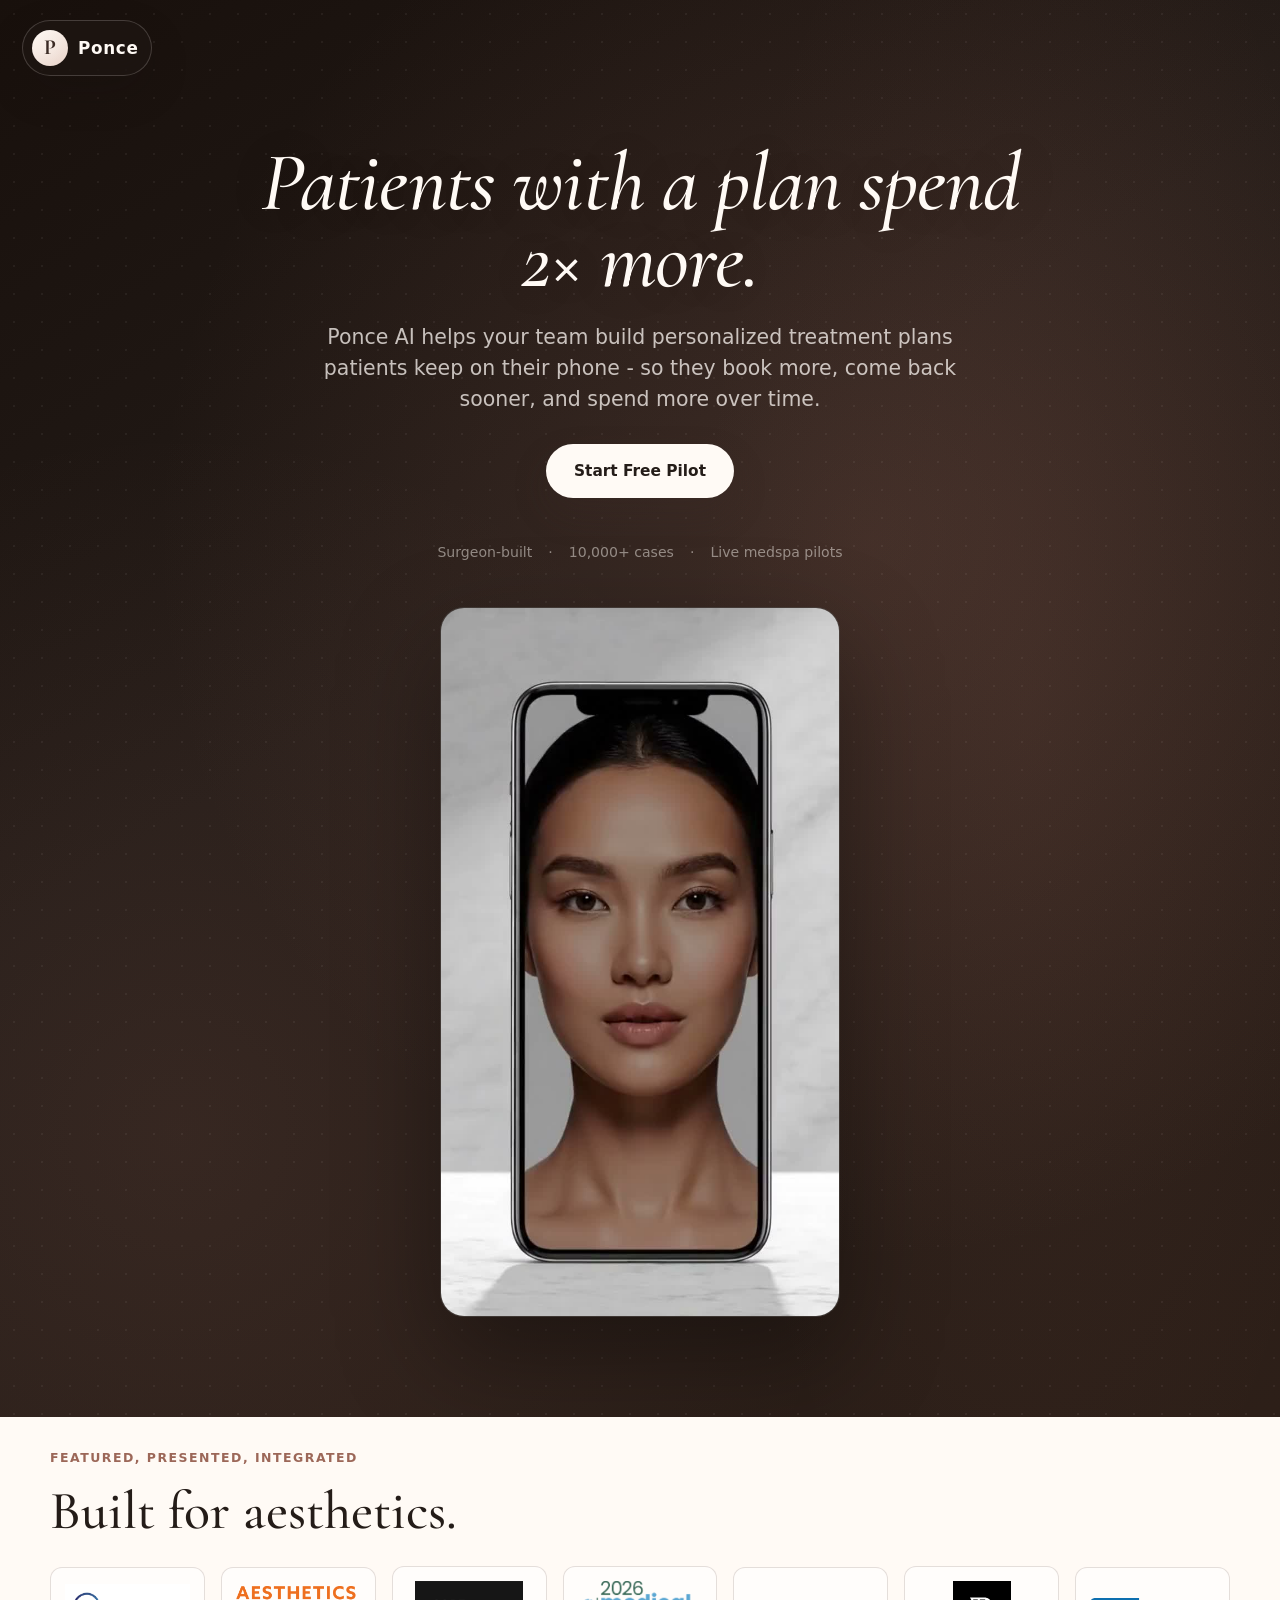
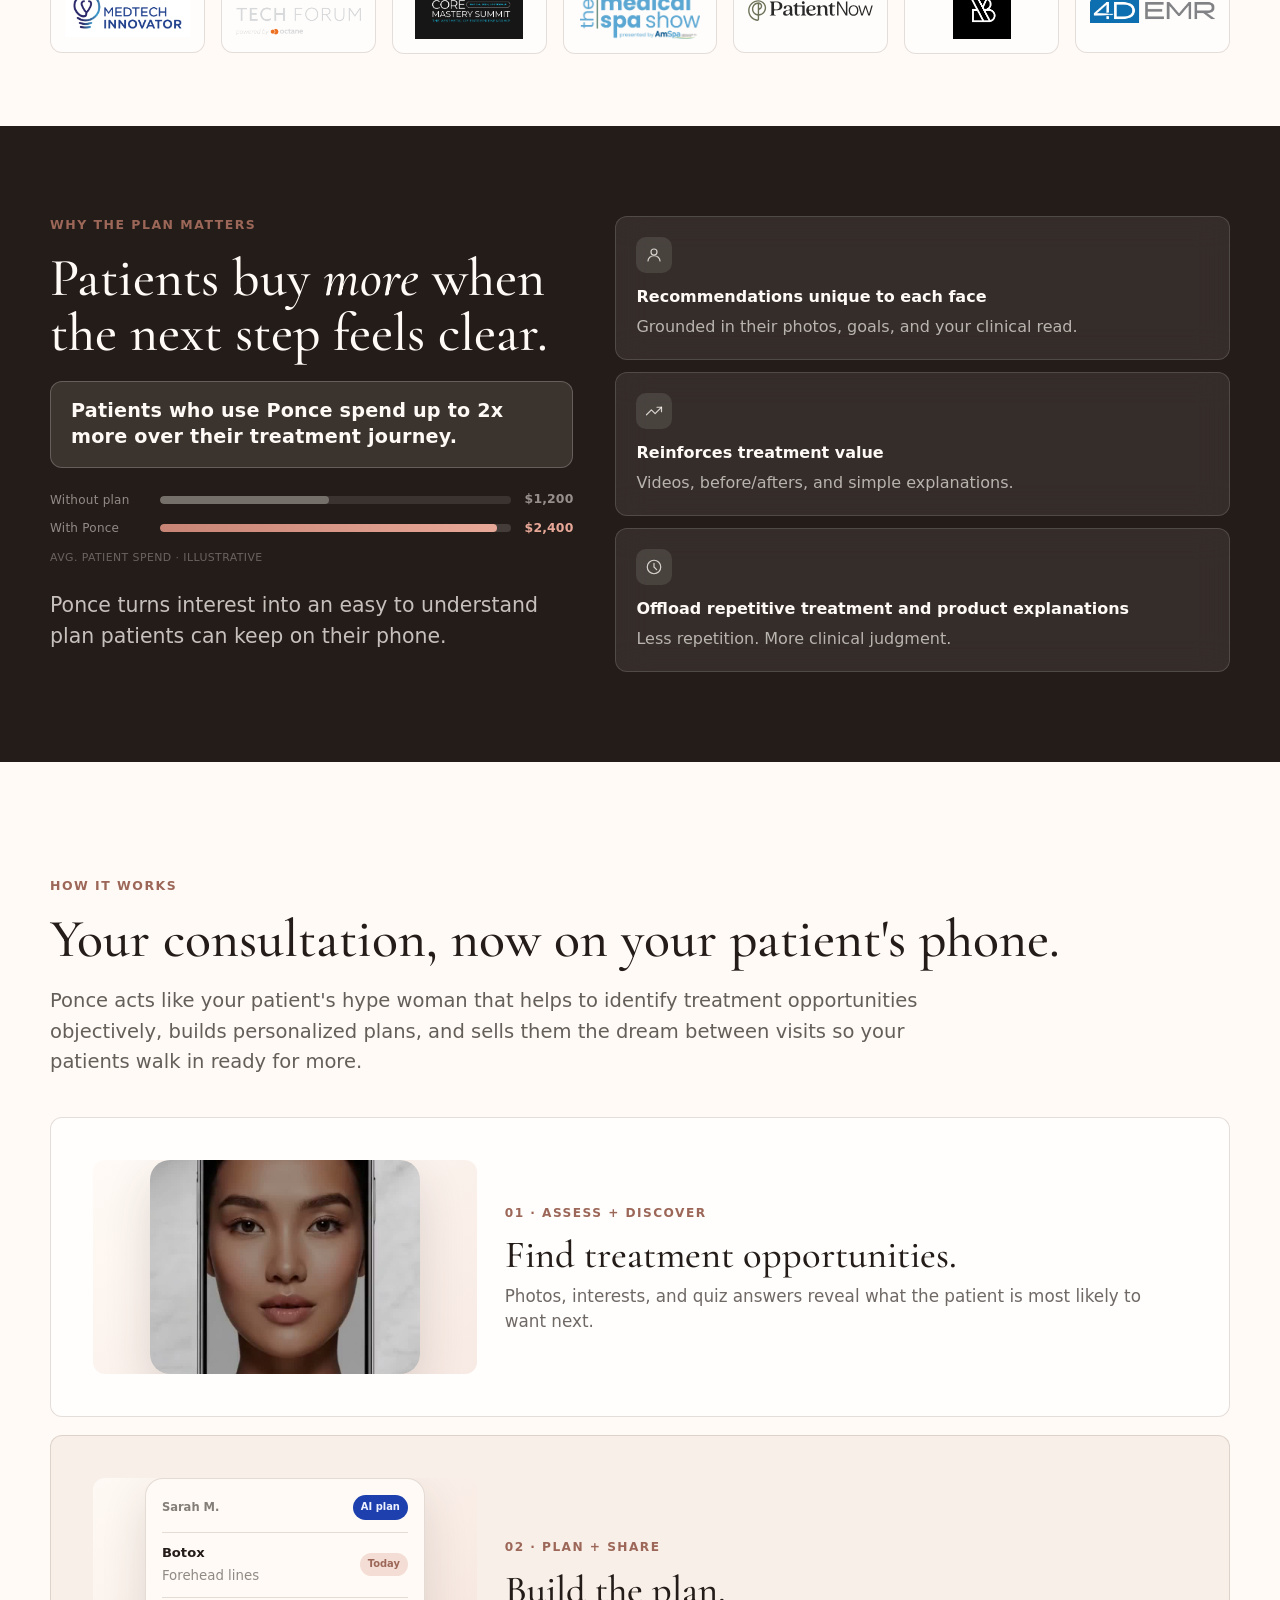
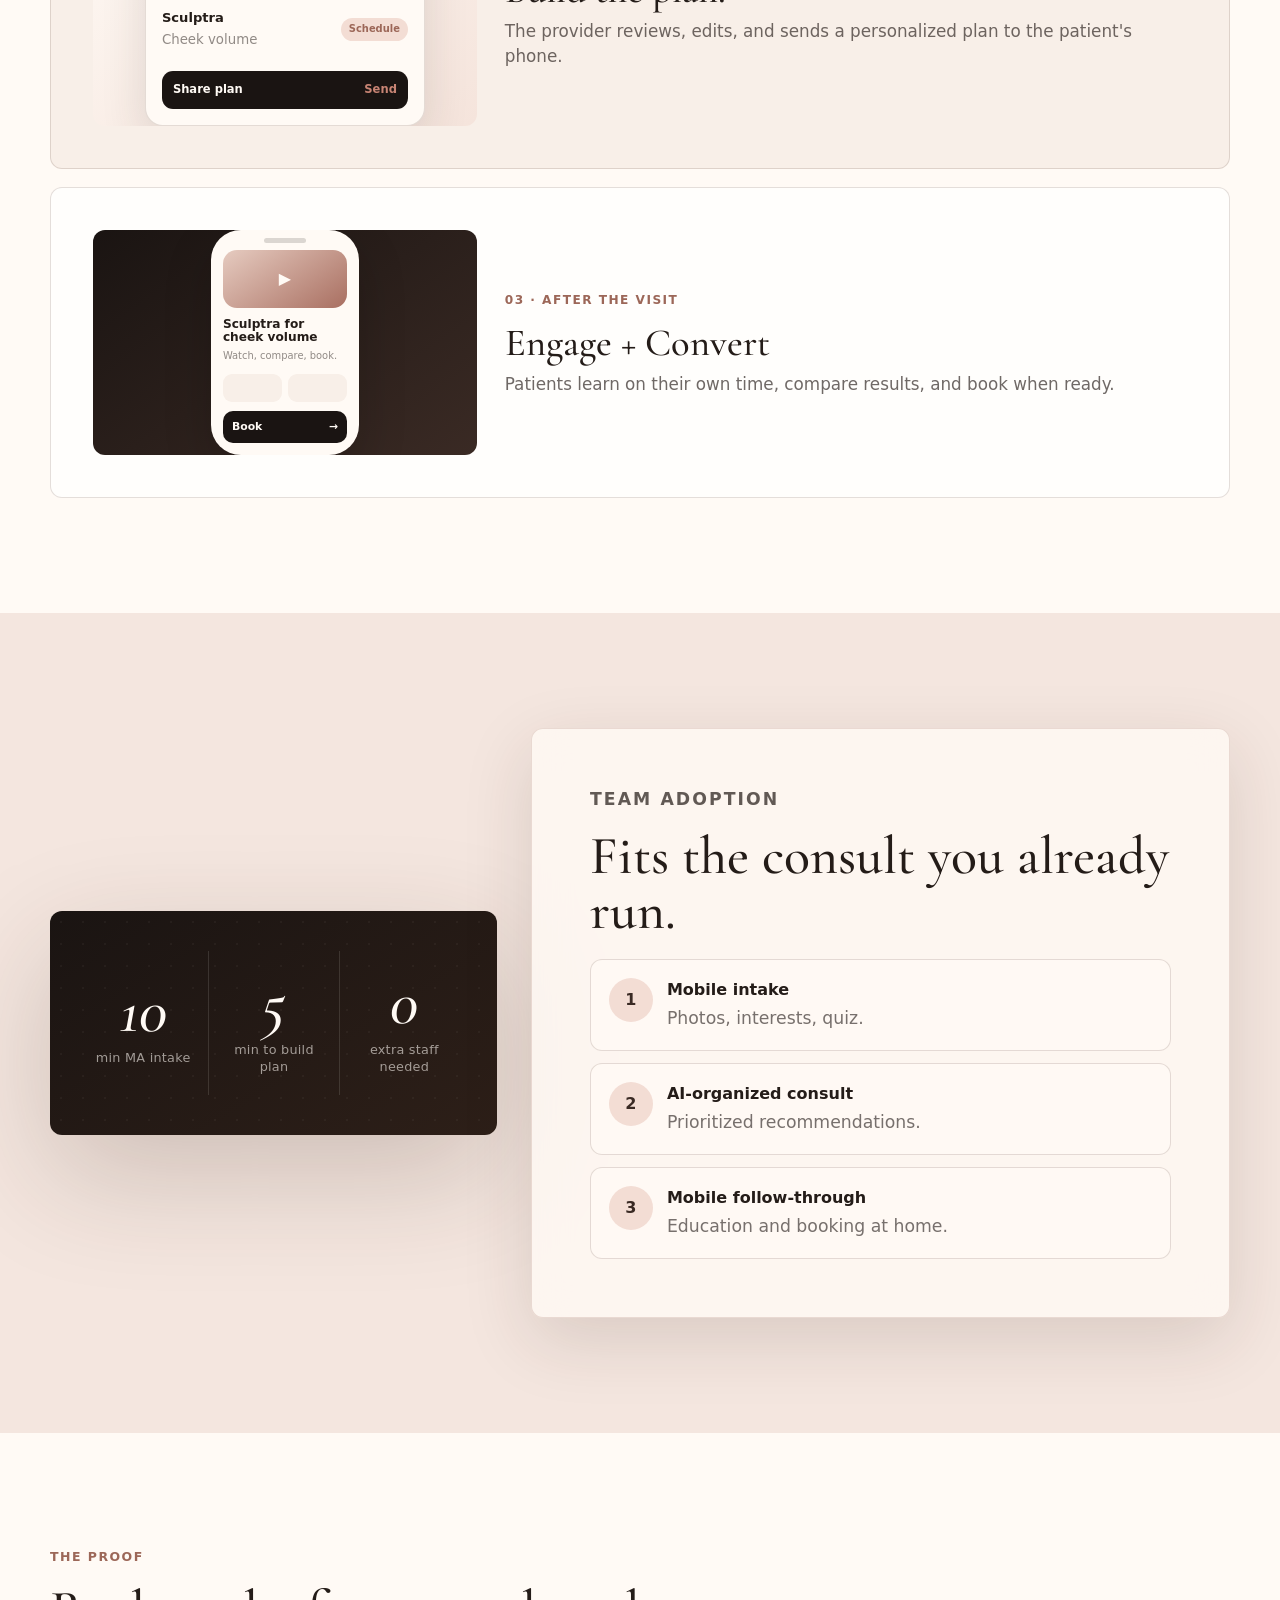
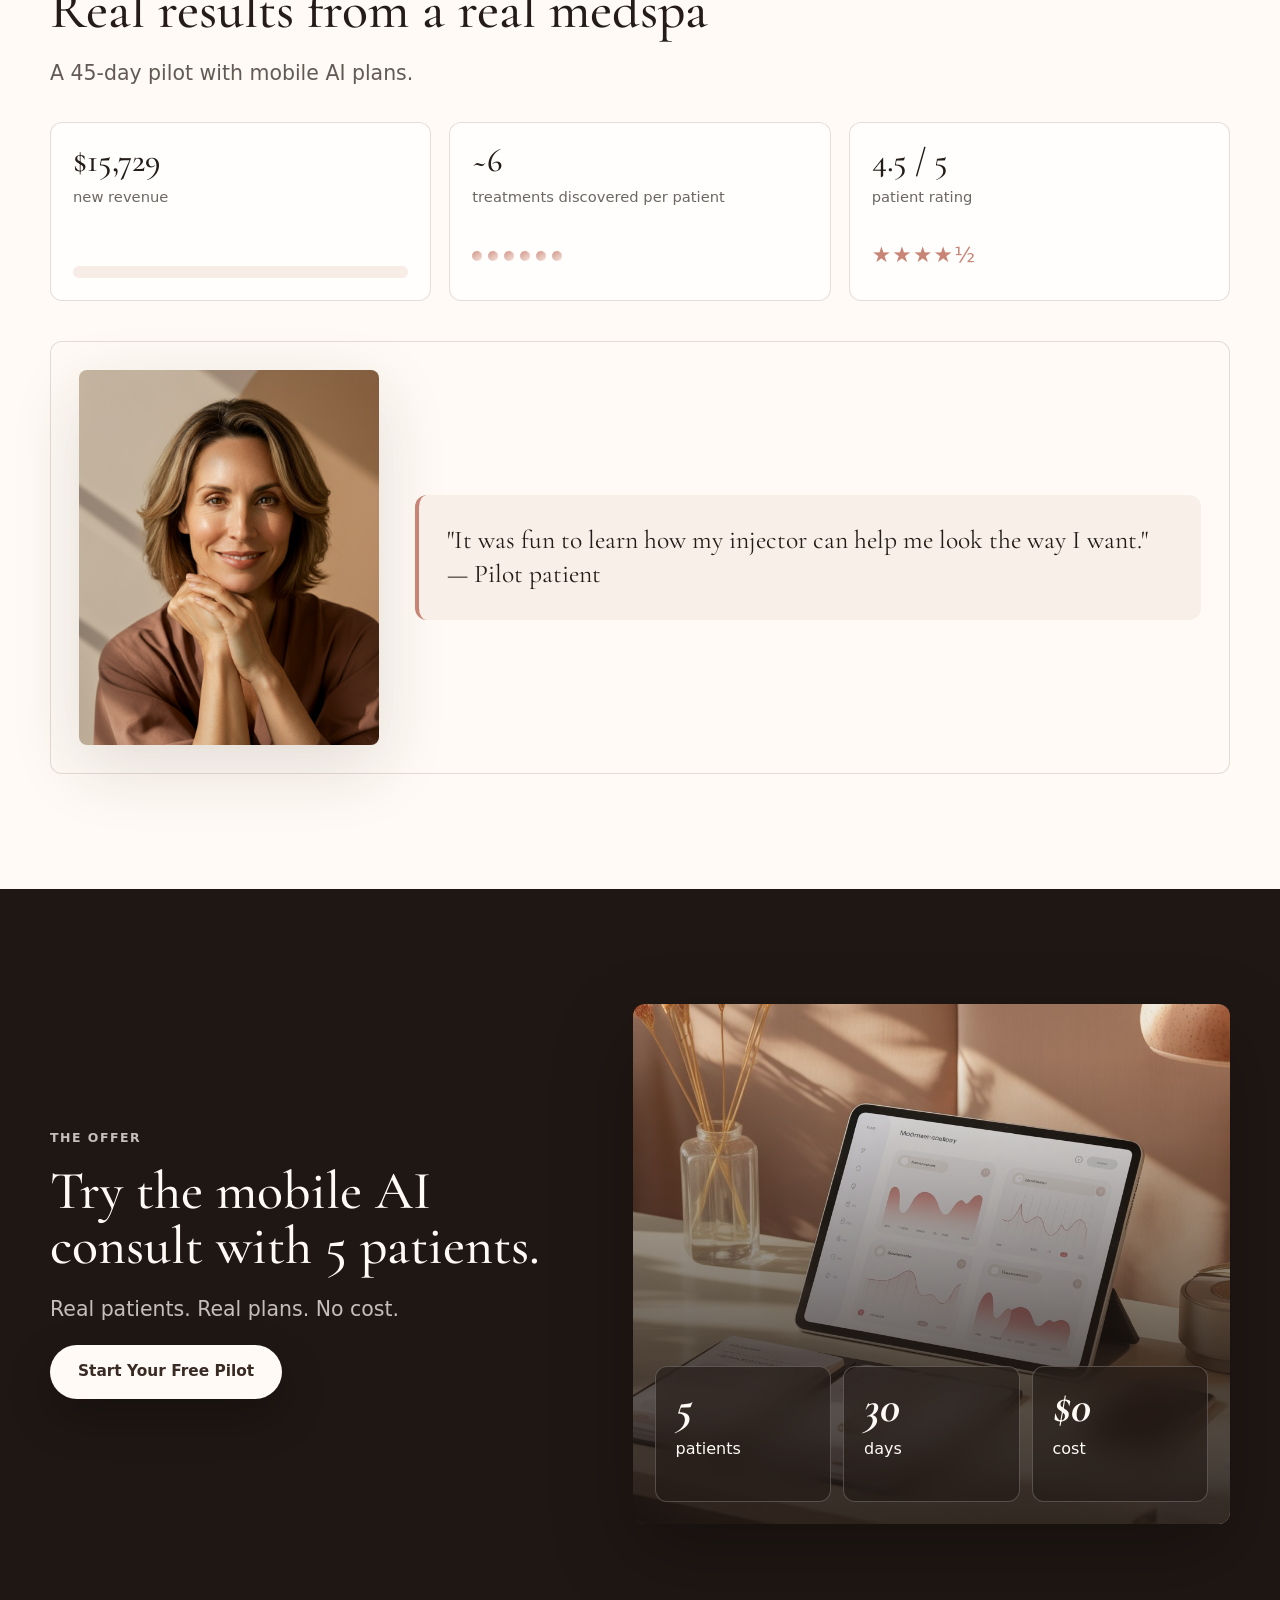
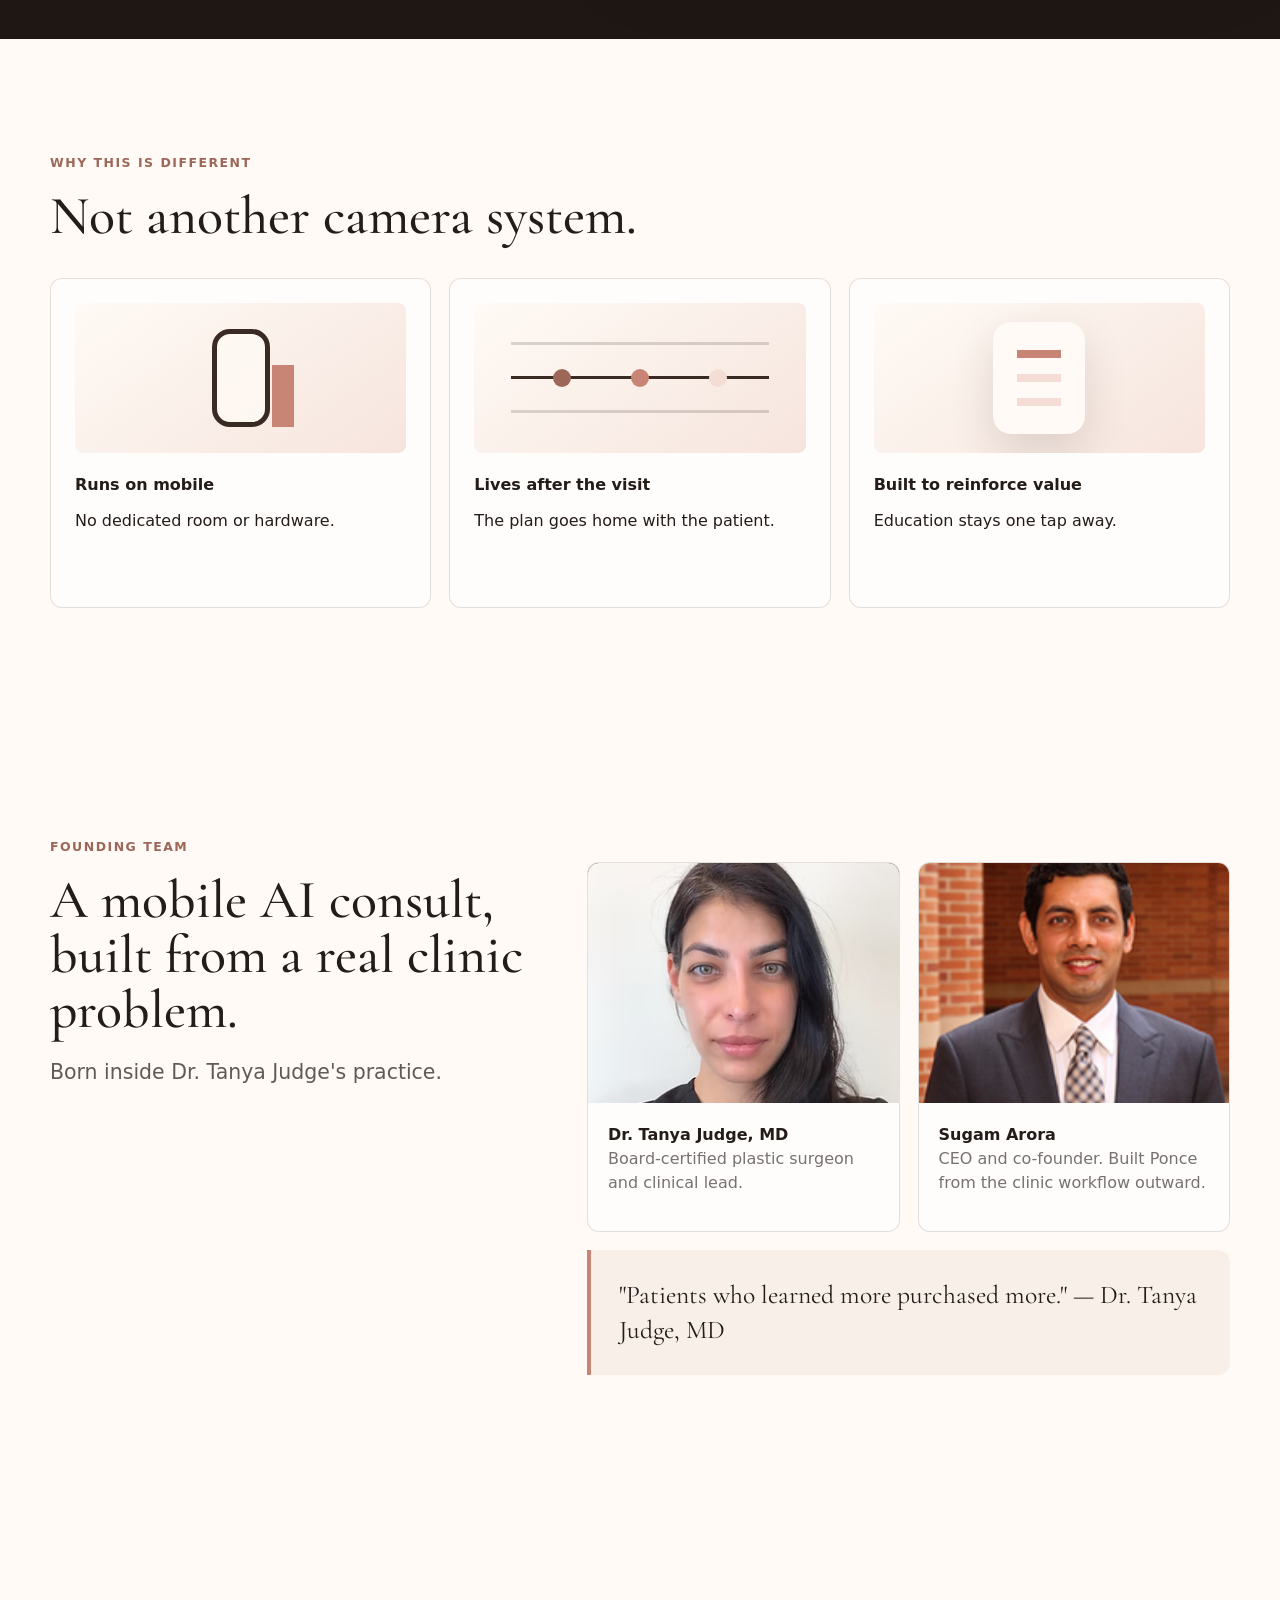
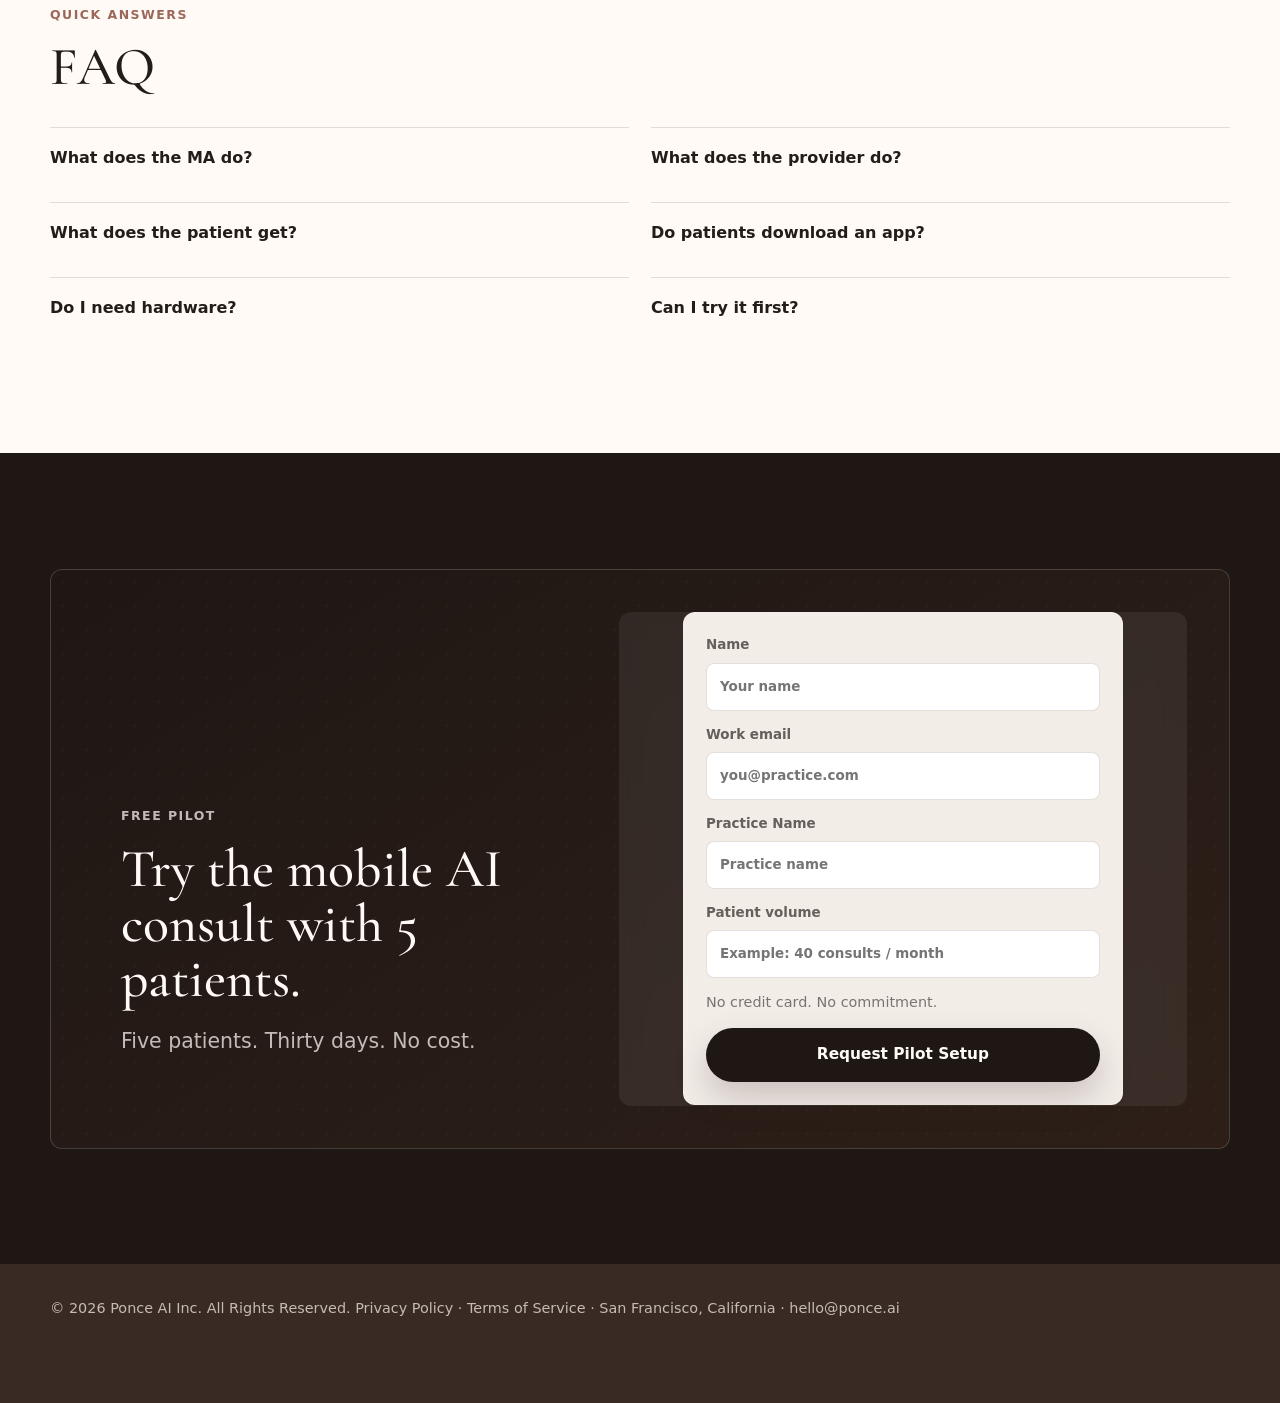
==== index.html @ ed9f4a0c "add" ====
<!doctype html>
<html lang="en">
  <head>
    <meta charset="utf-8" />
    <meta name="viewport" content="width=device-width, initial-scale=1, viewport-fit=cover" />
    <meta name="theme-color" content="#18100c" />
    <title>Ponce AI | Modernize aesthetic consultations with AI</title>
    <meta
      name="description"
      content="Ponce AI modernizes aesthetic consultations with AI-powered assessment, shared treatment plans, and patient education that helps more patients book from home."
    />

    <link rel="preconnect" href="https://fonts.googleapis.com" />
    <link rel="preconnect" href="https://fonts.gstatic.com" crossorigin />
    <link
      href="https://fonts.googleapis.com/css2?family=Cormorant+Garamond:ital,wght@0,400;0,500;0,600;1,400;1,500&display=swap"
      rel="stylesheet"
    />

    <style>
      :root {
        --ink: #241c18;
        --espresso: #3a2a24;
        --clay: #9c6758;
        --rose: #c88474;
        --blush: #f3ddd4;
        --ivory: #fffaf5;
        --cream: #f8efe8;
        --mist: #ebe2da;
        --line: rgba(89, 58, 48, 0.16);
        --shadow: 0 22px 70px rgba(55, 35, 27, 0.14);
        --shadow-lg: 0 40px 120px rgba(55, 35, 27, 0.2);
        --max: 1180px;
        --font-display: "Cormorant Garamond", Georgia, "Times New Roman", serif;
        --r: 12px;
      }

      *,
      *::before,
      *::after {
        box-sizing: border-box;
      }
      html {
        scroll-behavior: smooth;
      }
      body {
        margin: 0;
        background: var(--ivory);
        color: var(--ink);
        font-family:
          Inter,
          ui-sans-serif,
          system-ui,
          -apple-system,
          BlinkMacSystemFont,
          "Segoe UI",
          sans-serif;
        line-height: 1.5;
        -webkit-font-smoothing: antialiased;
      }
      a {
        color: inherit;
      }
      .page {
        overflow: hidden;
      }
      .section {
        padding: clamp(76px, 9vw, 132px) 24px;
        scroll-margin-top: 24px;
      }
      .inner {
        max-width: var(--max);
        margin: 0 auto;
      }
      .eyebrow {
        margin: 0 0 16px;
        color: var(--clay);
        font-size: 0.78rem;
        font-weight: 800;
        letter-spacing: 0.12em;
        text-transform: uppercase;
      }
      h1,
      h2,
      h3,
      p {
        margin-top: 0;
      }
      h1 {
        max-width: 820px;
        margin-bottom: 24px;
        font-family: var(--font-display);
        font-size: clamp(3.2rem, 6.5vw, 6.5rem);
        line-height: 0.92;
        letter-spacing: -0.01em;
        font-weight: 500;
        font-style: italic;
      }
      h2 {
        margin-bottom: 20px;
        font-family: var(--font-display);
        font-size: clamp(2.4rem, 4.2vw, 4.6rem);
        line-height: 1.02;
        font-weight: 500;
      }
      h3 {
        font-size: 1.16rem;
        line-height: 1.2;
      }
      .lead {
        max-width: 660px;
        color: rgba(36, 28, 24, 0.72);
        font-size: clamp(1.08rem, 1.6vw, 1.32rem);
      }

      /* ─── BUTTONS ─────────────────────────────────────── */
      .button {
        display: inline-flex;
        align-items: center;
        justify-content: center;
        min-height: 54px;
        padding: 0 28px;
        border: 0;
        border-radius: 999px;
        background: #1f1714;
        color: #fffaf5;
        font: inherit;
        font-size: 0.96rem;
        font-weight: 800;
        text-decoration: none;
        cursor: pointer;
        transition:
          transform 240ms cubic-bezier(0.22, 0.68, 0, 1.2),
          box-shadow 240ms ease;
        box-shadow: 0 16px 34px rgba(58, 42, 36, 0.22);
      }
      .button:hover {
        transform: translateY(-2px);
        box-shadow: 0 22px 48px rgba(58, 42, 36, 0.3);
      }
      .button.secondary {
        background: transparent;
        color: var(--espresso);
        box-shadow: none;
        text-decoration: underline;
        text-underline-offset: 5px;
        min-height: auto;
        padding: 0;
      }

      /* ─── HERO ────────────────────────────────────────── */
      .hero {
        position: relative;
        min-height: 96vh;
        padding: 28px 24px 72px;
        display: flex;
        align-items: center;
        isolation: isolate;
        background:
          radial-gradient(
            ellipse at 68% 38%,
            rgba(156, 103, 88, 0.22) 0%,
            transparent 58%
          ),
          radial-gradient(
            ellipse at 14% 80%,
            rgba(200, 132, 116, 0.1) 0%,
            transparent 44%
          ),
          linear-gradient(148deg, #18100c 0%, #241c18 42%, #2d1f18 100%);
        color: #fffaf5;
        overflow: hidden;
      }
      .hero::before {
        content: "";
        position: absolute;
        inset: 0;
        pointer-events: none;
        z-index: 0;
        background-image: radial-gradient(
          circle,
          rgba(255, 250, 245, 0.055) 1px,
          transparent 1px
        );
        background-size: 28px 28px;
      }
      .hero::after {
        content: "";
        position: absolute;
        top: -20%;
        right: -8%;
        width: 55%;
        height: 140%;
        background: radial-gradient(
          ellipse at center,
          rgba(200, 132, 116, 0.07),
          transparent 68%
        );
        pointer-events: none;
        z-index: 0;
      }
      .brand-mark {
        position: fixed;
        top: 20px;
        left: 22px;
        z-index: 9999;
        display: inline-flex;
        align-items: center;
        gap: 10px;
        padding: 9px 13px 9px 9px;
        border: 1px solid rgba(255, 250, 245, 0.18);
        border-radius: 999px;
        background: rgba(31, 23, 20, 0.62);
        backdrop-filter: blur(18px);
        color: #fffaf5;
        font-weight: 900;
        font-size: 1.05rem;
        letter-spacing: 0.04em;
        box-shadow: 0 16px 44px rgba(24, 17, 14, 0.13);
        transition:
          width 220ms ease,
          height 220ms ease,
          transform 220ms ease,
          padding 220ms ease,
          gap 220ms ease;
      }
      .brand-icon {
        width: 36px;
        height: 36px;
        display: grid;
        place-items: center;
        border-radius: 50%;
        background:
          radial-gradient(
            circle at 50% 50%,
            rgba(255, 250, 245, 0.22),
            transparent 54%
          ),
          linear-gradient(145deg, #fffaf5, #e9d4ca);
        color: var(--espresso);
        font-family: var(--font-display);
        font-size: 1.35rem;
        line-height: 1;
        font-weight: 700;
      }
      .brand-word {
        line-height: 1;
      }
      body.has-scrolled .brand-mark {
        width: 48px;
        height: 48px;
        gap: 0;
        justify-content: center;
        padding: 6px;
        background: rgba(31, 23, 20, 0.78);
      }
      body.has-scrolled .brand-word {
        display: none;
      }
      .top-cta {
        position: fixed;
        top: 20px;
        right: 22px;
        z-index: 9999;
        display: inline-flex;
        align-items: center;
        justify-content: center;
        min-height: 48px;
        padding: 0 18px;
        border: 1px solid rgba(255, 250, 245, 0.22);
        border-radius: 999px;
        background: rgba(255, 250, 245, 0.9);
        color: var(--espresso);
        font: inherit;
        font-size: 0.92rem;
        font-weight: 900;
        text-decoration: none;
        cursor: pointer;
        backdrop-filter: blur(18px);
        box-shadow: 0 16px 44px rgba(24, 17, 14, 0.13);
        opacity: 0;
        pointer-events: none;
        transition:
          opacity 300ms ease,
          background 300ms ease,
          color 300ms ease,
          border-color 300ms ease,
          transform 220ms ease,
          box-shadow 220ms ease;
      }
      .top-cta:hover {
        transform: translateY(-2px);
        box-shadow: 0 20px 54px rgba(24, 17, 14, 0.18);
      }
      body.has-scrolled .top-cta {
        opacity: 1;
        pointer-events: auto;
      }
      body.nav-over-dark .top-cta {
        background: rgba(31, 23, 20, 0.72);
        color: #fffaf5;
        border-color: rgba(255, 250, 245, 0.22);
        box-shadow: 0 16px 44px rgba(0, 0, 0, 0.28);
      }
      .hero-grid {
        position: relative;
        z-index: 1;
        display: grid;
        grid-template-columns: 1fr;
        gap: clamp(28px, 5vw, 44px);
        align-items: start;
        width: 100%;
        min-height: calc(96vh - 84px);
      }
      .hero-copy {
        max-width: 940px;
        margin: 0 auto;
        padding: clamp(92px, 13vh, 148px) 0 0;
        text-align: center;
      }
      .hero-copy h1,
      .hero-copy .lead {
        margin-left: auto;
        margin-right: auto;
      }
      .hero .eyebrow {
        color: rgba(255, 250, 245, 0.6);
      }
      .hero h1 {
        color: #fffaf5;
        text-shadow: 0 2px 48px rgba(0, 0, 0, 0.16);
      }
      .hero .lead {
        color: rgba(255, 250, 245, 0.74);
      }
      .hero .button {
        background: #fffaf5;
        color: #241c18;
      }
      .hero .button:hover {
        background: #fff;
      }
      .hero-link {
        display: inline-flex;
        align-items: center;
        min-height: 32px;
        padding: 0;
        border: 0;
        background: transparent;
        color: rgba(255, 250, 245, 0.72);
        font: inherit;
        font-size: 0.95rem;
        font-weight: 700;
        text-decoration: underline;
        text-underline-offset: 5px;
        text-decoration-thickness: 1px;
        cursor: pointer;
      }
      .hero-actions {
        display: flex;
        flex-wrap: wrap;
        align-items: center;
        justify-content: center;
        gap: 14px;
        margin-top: 30px;
      }
      .trust-strip {
        display: flex;
        flex-wrap: wrap;
        justify-content: center;
        gap: 10px 16px;
        max-width: 860px;
        margin-left: auto;
        margin-right: auto;
        color: rgba(255, 250, 245, 0.48);
        font-size: 0.88rem;
      }
      .trust-strip span:not(:last-child)::after {
        content: "·";
        margin-left: 16px;
      }
      .hero-footer {
        display: flex;
        flex-direction: column;
        align-items: center;
        margin-top: -10px;
      }

      /* ─── HERO PHONE MOCKUP ───────────────────────────── */
      .hero-visual {
        position: relative;
        display: grid;
        place-items: center;
        width: 100%;
        padding: 0 0 28px;
      }
      .phone-shell {
        position: relative;
        width: 240px;
        background: #141009;
        border-radius: 48px;
        padding: 14px 14px 24px;
        box-shadow:
          0 0 0 1px rgba(255, 250, 245, 0.1),
          0 60px 150px rgba(0, 0, 0, 0.58),
          inset 0 0 0 1px rgba(255, 250, 245, 0.05);
        animation: floatCard 7s ease-in-out infinite;
      }
      .phone-notch {
        position: absolute;
        top: 14px;
        left: 50%;
        transform: translateX(-50%);
        width: 88px;
        height: 24px;
        background: #141009;
        border-radius: 0 0 16px 16px;
        z-index: 10;
      }
      .phone-screen-inner {
        background: #fafaf8;
        border-radius: 34px;
        overflow: hidden;
        position: relative;
        height: 464px;
      }
      .hero-slide {
        position: absolute;
        inset: 0;
        opacity: 0;
        transition: opacity 700ms ease;
        display: flex;
        flex-direction: column;
      }
      .hero-slide.active {
        opacity: 1;
      }
      .hs-statusbar {
        display: flex;
        align-items: center;
        justify-content: space-between;
        padding: 10px 18px 6px;
        background: #1a1412;
        color: rgba(255, 250, 245, 0.82);
        font-size: 0.68rem;
        font-weight: 600;
        letter-spacing: 0.02em;
        flex-shrink: 0;
      }
      .hs-appbar {
        display: flex;
        align-items: center;
        min-height: 42px;
        padding: 0 16px;
        background: #fffaf5;
        border-bottom: 1px solid rgba(89, 58, 48, 0.12);
        gap: 8px;
        flex-shrink: 0;
      }
      .hs-back {
        font-size: 1.1rem;
        color: var(--rose);
        line-height: 1;
      }
      .hs-title {
        font-size: 0.78rem;
        font-weight: 700;
        color: var(--ink);
      }
      .hs-content {
        flex: 1;
        padding: 12px 16px;
        display: flex;
        flex-direction: column;
        gap: 9px;
        overflow: hidden;
      }
      .phone-home-bar {
        position: absolute;
        bottom: 10px;
        left: 50%;
        transform: translateX(-50%);
        width: 96px;
        height: 4px;
        border-radius: 999px;
        background: rgba(255, 250, 245, 0.22);
      }
      .phone-dots {
        display: flex;
        gap: 6px;
        justify-content: center;
        margin-top: 18px;
      }
      .hero-dot {
        width: 6px;
        height: 6px;
        border-radius: 50%;
        background: rgba(255, 250, 245, 0.28);
        transition:
          background 400ms ease,
          transform 400ms ease;
      }
      .hero-dot.active {
        background: var(--rose);
        transform: scale(1.35);
      }
      .hero-badge {
        position: absolute;
        display: inline-flex;
        align-items: center;
        gap: 8px;
        padding: 9px 14px;
        border: 1px solid rgba(255, 250, 245, 0.16);
        border-radius: 999px;
        background: rgba(28, 20, 17, 0.7);
        color: rgba(255, 250, 245, 0.92);
        font-size: 0.8rem;
        font-weight: 700;
        backdrop-filter: blur(18px);
        box-shadow: 0 12px 40px rgba(0, 0, 0, 0.22);
        white-space: nowrap;
        z-index: 2;
      }
      .hero-badge::before {
        content: "";
        width: 7px;
        height: 7px;
        border-radius: 50%;
        background: var(--rose);
        flex-shrink: 0;
      }
      .hero-badge.consult {
        top: 18%;
        left: -20px;
      }
      .hero-badge.plan {
        right: -18px;
        bottom: 22%;
      }

      /* ─── HERO CINEMATIC (single animated story) ────────── */
      .hero-cinematic {
        width: 100%;
        max-width: 400px;
        margin: 0 auto;
        position: relative;
      }
      .hc-frame {
        position: relative;
        width: 100%;
        min-height: clamp(360px, 52vw, 420px);
        border-radius: 24px;
        border: 1px solid rgba(255, 250, 245, 0.14);
        background: rgba(12, 9, 8, 0.45);
        box-shadow: 0 40px 100px rgba(0, 0, 0, 0.35);
        overflow: hidden;
        backdrop-filter: blur(20px);
      }
      .hc-video {
        width: 100%;
        height: 100%;
        min-height: clamp(360px, 52vw, 420px);
        display: block;
        object-fit: cover;
        object-position: center;
      }
      .hc-scene {
        position: absolute;
        inset: 0;
        display: grid;
        place-items: center;
        padding: 28px 22px;
        transition:
          opacity 0.65s ease,
          transform 0.65s cubic-bezier(0.22, 0.68, 0, 1);
        pointer-events: none;
      }
      .hc-scene--detect {
        z-index: 1;
      }
      .hc-scene--plan {
        z-index: 2;
        opacity: 0;
        transform: scale(0.94) translateY(12px);
      }
      .hc-scene--mobile {
        z-index: 3;
        opacity: 0;
        transform: translateX(36px) scale(0.96);
      }
      .hero-cinematic[data-step="0"] .hc-scene--detect,
      .hero-cinematic[data-step="1"] .hc-scene--detect,
      .hero-cinematic[data-step="2"] .hc-scene--detect {
        opacity: 1;
        transform: none;
      }
      .hero-cinematic[data-step="3"] .hc-scene--detect,
      .hero-cinematic[data-step="4"] .hc-scene--detect {
        opacity: 0;
        transform: scale(0.92) translateY(-16px);
      }
      .hero-cinematic[data-step="3"] .hc-scene--plan {
        opacity: 1;
        transform: none;
      }
      .hero-cinematic[data-step="4"] .hc-scene--plan {
        opacity: 0;
        transform: translateX(-28px) scale(0.96);
      }
      .hero-cinematic[data-step="4"] .hc-scene--mobile {
        opacity: 1;
        transform: none;
      }
      .hero-cinematic[data-step="static"] .hc-scene--detect,
      .hero-cinematic[data-step="static"] .hc-scene--plan {
        opacity: 0;
        transform: none;
        pointer-events: none;
      }
      .hero-cinematic[data-step="static"] .hc-scene--mobile {
        opacity: 1;
        transform: none;
      }
      .hc-photo-wrap {
        position: relative;
        width: min(100%, 300px);
        border-radius: 20px;
        overflow: hidden;
        box-shadow: 0 24px 60px rgba(0, 0, 0, 0.35);
      }
      .hc-photo {
        display: block;
        width: 100%;
        height: auto;
        vertical-align: middle;
        aspect-ratio: 4 / 5;
        object-fit: cover;
        object-position: center 40%;
      }
      .hc-face-mesh {
        position: absolute;
        inset: 0;
        z-index: 2;
        pointer-events: none;
        color: #9c6758;
        mix-blend-mode: multiply;
        opacity: 0;
        transition: opacity 0.55s ease;
      }
      .hc-face-mesh svg {
        width: 100%;
        height: 100%;
        display: block;
      }
      .hc-face-mesh path,
      .hc-face-mesh ellipse,
      .hc-face-mesh line,
      .hc-face-mesh polyline {
        fill: none;
        stroke: currentColor;
        stroke-width: 1.4;
        stroke-linecap: round;
        stroke-linejoin: round;
        opacity: 0.62;
        vector-effect: non-scaling-stroke;
      }
      .hc-face-mesh .mesh-soft {
        opacity: 0.24;
        stroke-width: 1;
      }
      .hc-face-mesh .mesh-focus {
        opacity: 0.86;
        stroke-width: 2;
      }
      .hc-scan-line {
        position: absolute;
        z-index: 3;
        left: 13%;
        right: 13%;
        top: 12%;
        height: 2px;
        border-radius: 999px;
        background: linear-gradient(
          90deg,
          transparent,
          rgba(156, 103, 88, 0.92),
          transparent
        );
        box-shadow: 0 0 18px rgba(156, 103, 88, 0.38);
        opacity: 0;
        pointer-events: none;
      }
      .hc-scan-line::after {
        content: "";
        position: absolute;
        left: 12%;
        right: 12%;
        top: -38px;
        height: 78px;
        background: linear-gradient(
          180deg,
          transparent,
          rgba(156, 103, 88, 0.12),
          transparent
        );
      }
      .hero-cinematic[data-step="1"] .hc-scan-line,
      .hero-cinematic[data-step="2"] .hc-scan-line {
        opacity: 1;
        animation: hcScanDown 2.6s ease-in-out infinite;
      }
      .hero-cinematic[data-step="1"] .hc-face-mesh,
      .hero-cinematic[data-step="2"] .hc-face-mesh {
        opacity: 1;
        animation: hcMeshGlow 2.6s ease-in-out infinite;
      }
      .hc-marker {
        position: absolute;
        width: 12px;
        height: 12px;
        border-radius: 50%;
        background: var(--rose);
        border: 2px solid #fffaf5;
        box-shadow: 0 0 0 4px rgba(200, 132, 116, 0.28);
        transform: translate(-50%, -50%) scale(0);
        opacity: 0;
        transition:
          opacity 0.45s ease,
          transform 0.55s cubic-bezier(0.22, 0.68, 0, 1.2);
      }
      .hero-cinematic[data-step="1"] .hc-marker,
      .hero-cinematic[data-step="2"] .hc-marker {
        opacity: 1;
        transform: translate(-50%, -50%) scale(1);
      }
      .hero-cinematic[data-step="1"] .hc-marker,
      .hero-cinematic[data-step="2"] .hc-marker {
        animation: hcMarkerPulse 1.8s ease-in-out infinite;
      }
      .hero-cinematic[data-step="2"] .hc-marker--a {
        animation-delay: 0s;
      }
      .hero-cinematic[data-step="2"] .hc-marker--b {
        animation-delay: 0.15s;
      }
      .hero-cinematic[data-step="2"] .hc-marker--c {
        animation-delay: 0.3s;
      }
      .hc-marker--a {
        top: 34%;
        left: 50%;
      }
      .hc-marker--b {
        top: 52%;
        left: 34%;
      }
      .hc-marker--c {
        top: 50%;
        left: 68%;
      }
      .hc-chip {
        position: absolute;
        left: 50%;
        bottom: 18px;
        transform: translateX(-50%) translateY(12px);
        padding: 10px 16px;
        border-radius: 999px;
        border: 1px solid rgba(255, 250, 245, 0.22);
        background: rgba(26, 20, 18, 0.88);
        color: #fffaf5;
        font-size: 0.82rem;
        font-weight: 800;
        letter-spacing: 0.02em;
        box-shadow: 0 16px 40px rgba(0, 0, 0, 0.35);
        opacity: 0;
        transition:
          opacity 0.5s ease,
          transform 0.5s cubic-bezier(0.22, 0.68, 0, 1.2);
        white-space: nowrap;
      }
      .hc-chip::before {
        content: "";
        display: inline-block;
        width: 7px;
        height: 7px;
        margin-right: 8px;
        border-radius: 50%;
        background: var(--rose);
        vertical-align: middle;
      }
      .hero-cinematic[data-step="2"] .hc-chip {
        opacity: 1;
        transform: translateX(-50%) translateY(0);
      }
      .hc-scene--detect {
        align-content: center;
      }
      .hc-detect-inner {
        position: relative;
        width: 100%;
        max-width: 300px;
        margin: 0 auto;
      }
      .hc-plan-card {
        width: min(100%, 280px);
        padding: 20px 22px;
        border-radius: 18px;
        background: #fffaf5;
        color: var(--ink);
        box-shadow: 0 28px 70px rgba(0, 0, 0, 0.28);
        border: 1px solid rgba(89, 58, 48, 0.12);
      }
      .hc-plan-label {
        font-size: 0.68rem;
        font-weight: 900;
        letter-spacing: 0.1em;
        text-transform: uppercase;
        color: rgba(58, 42, 36, 0.45);
        margin-bottom: 12px;
      }
      .hc-plan-row {
        display: flex;
        align-items: center;
        justify-content: space-between;
        gap: 14px;
        padding-top: 4px;
      }
      .hc-plan-row strong {
        font-size: 1.05rem;
        font-weight: 800;
      }
      .hc-plan-cta {
        padding: 8px 14px;
        border-radius: 999px;
        background: #1a1412;
        color: #fffaf5;
        font-size: 0.72rem;
        font-weight: 900;
        white-space: nowrap;
      }
      .hc-phone-outline {
        width: 200px;
        padding: 14px 12px 20px;
        border-radius: 32px;
        background: #141009;
        box-shadow:
          0 0 0 1px rgba(255, 250, 245, 0.1),
          0 40px 90px rgba(0, 0, 0, 0.45);
        position: relative;
      }
      .hc-phone-notch {
        position: absolute;
        top: 14px;
        left: 50%;
        transform: translateX(-50%);
        width: 72px;
        height: 22px;
        background: #141009;
        border-radius: 0 0 14px 14px;
        z-index: 2;
      }
      .hc-phone-body {
        margin-top: 18px;
        padding: 14px 12px 12px;
        border-radius: 22px;
        background: #fafaf8;
        color: var(--ink);
      }
      .hc-phone-thumb {
        height: 72px;
        display: grid;
        place-items: center;
        border-radius: 14px;
        background: linear-gradient(145deg, #e6cbc0, #a96f61);
        color: #fffaf5;
        font-size: 1.2rem;
        font-weight: 900;
      }
      .hc-phone-title {
        margin: 12px 0 0;
        font-size: 0.8rem;
        font-weight: 800;
      }
      .hc-phone-sub {
        margin: 4px 0 0;
        font-size: 0.68rem;
        color: rgba(36, 28, 24, 0.52);
      }
      .hc-phone-book {
        display: flex;
        align-items: center;
        justify-content: space-between;
        width: 100%;
        margin-top: 12px;
        padding: 10px 12px;
        border: 0;
        border-radius: 10px;
        background: #1a1412;
        color: #fffaf5;
        font: inherit;
        font-size: 0.72rem;
        font-weight: 900;
        cursor: default;
      }
      .hc-phone-book span {
        color: var(--rose);
        font-weight: 900;
      }
      .hc-live {
        margin: 16px 0 0;
        text-align: center;
        font-size: 0.8rem;
        font-weight: 600;
        color: rgba(255, 250, 245, 0.5);
        min-height: 1.4em;
        letter-spacing: 0.01em;
      }
      .hero-cinematic[data-step="static"] .hc-live {
        color: rgba(255, 250, 245, 0.55);
      }
      @keyframes hcMarkerPulse {
        0%,
        100% {
          box-shadow: 0 0 0 4px rgba(200, 132, 116, 0.28);
          transform: translate(-50%, -50%) scale(1);
        }
        50% {
          box-shadow: 0 0 0 10px rgba(200, 132, 116, 0.12);
          transform: translate(-50%, -50%) scale(1.08);
        }
      }
      @keyframes hcScanDown {
        0% {
          top: 12%;
          opacity: 0;
        }
        10% {
          opacity: 1;
        }
        86% {
          opacity: 1;
        }
        100% {
          top: 84%;
          opacity: 0;
        }
      }
      @keyframes hcMeshGlow {
        0%,
        100% {
          opacity: 0.7;
          filter: drop-shadow(0 0 0 rgba(156, 103, 88, 0));
        }
        50% {
          opacity: 1;
          filter: drop-shadow(0 0 8px rgba(156, 103, 88, 0.18));
        }
      }

      /* ─── HERO STORYBOARD (legacy panels — unused) ─────── */
      .hero-storyboard {
        width: 100%;
        min-height: 0;
        position: relative;
        display: grid;
        grid-template-columns: repeat(3, 1fr);
        gap: 18px;
      }
      .consult-panel {
        position: relative;
        min-height: 330px;
        padding: 18px;
        overflow: hidden;
        border: 1px solid rgba(255, 250, 245, 0.14);
        border-radius: 20px;
        background: rgba(255, 250, 245, 0.08);
        box-shadow: 0 24px 80px rgba(0, 0, 0, 0.22);
        backdrop-filter: blur(20px);
      }
      .consult-panel::before {
        content: "";
        position: absolute;
        inset: 0;
        background: linear-gradient(
          145deg,
          rgba(255, 250, 245, 0.12),
          transparent 50%
        );
        pointer-events: none;
      }
      .consult-panel.plan {
        background: rgba(255, 250, 245, 0.95);
        color: var(--ink);
      }
      .consult-panel.patient {
        background: linear-gradient(
          145deg,
          rgba(42, 31, 27, 0.96),
          rgba(105, 68, 58, 0.66)
        );
      }
      .consult-topline {
        position: relative;
        z-index: 2;
        display: flex;
        align-items: center;
        justify-content: space-between;
        margin-bottom: 14px;
        color: rgba(255, 250, 245, 0.64);
        font-size: 0.72rem;
        font-weight: 900;
        letter-spacing: 0.08em;
        text-transform: uppercase;
      }
      .consult-panel.plan .consult-topline {
        color: rgba(58, 42, 36, 0.48);
      }
      .consult-topline span:first-child {
        color: var(--rose);
      }
      .consult-panel-title {
        position: relative;
        z-index: 2;
        display: block;
        margin-top: 14px;
        color: #fffaf5;
        font-size: 1rem;
        line-height: 1.12;
      }
      .consult-panel.plan .consult-panel-title {
        color: var(--ink);
      }
      .scan-photo {
        position: relative;
        z-index: 1;
        height: 220px;
        overflow: hidden;
        border-radius: 18px;
        background: #241c18;
        box-shadow: 0 18px 54px rgba(0, 0, 0, 0.26);
      }
      .scan-photo img {
        width: 100%;
        height: 100%;
        display: block;
        object-fit: cover;
        object-position: center 44%;
      }
      .scan-photo::after {
        content: "";
        position: absolute;
        inset: 0;
        background: linear-gradient(
          180deg,
          transparent 54%,
          rgba(20, 14, 12, 0.42)
        );
        pointer-events: none;
      }
      .scan-marker {
        position: absolute;
        z-index: 2;
        width: 14px;
        height: 14px;
        border-radius: 50%;
        background: #3b82f6;
        border: 2px solid #eef2ff;
        box-shadow: 0 0 0 8px rgba(59, 130, 246, 0.18);
        transform: translate(-50%, -50%);
      }
      .scan-line {
        position: absolute;
        z-index: 2;
        left: 18px;
        right: 18px;
        top: 44%;
        height: 2px;
        background: linear-gradient(
          90deg,
          transparent,
          rgba(157, 214, 203, 0.86),
          transparent
        );
        box-shadow: 0 0 20px rgba(157, 214, 203, 0.42);
      }
      .scan-result {
        position: relative;
        z-index: 2;
        width: calc(100% - 28px);
        margin: -26px auto 0;
        padding: 11px 12px;
        border: 1px solid rgba(255, 250, 245, 0.16);
        border-radius: 14px;
        background: rgba(26, 20, 18, 0.9);
        color: #fffaf5;
        box-shadow: 0 16px 38px rgba(0, 0, 0, 0.26);
        backdrop-filter: blur(16px);
      }
      .scan-result small {
        display: block;
        color: rgba(255, 250, 245, 0.52);
        font-size: 0.64rem;
        font-weight: 900;
        letter-spacing: 0.08em;
        text-transform: uppercase;
      }
      .scan-result strong {
        display: block;
        margin-top: 3px;
        font-size: 0.82rem;
        line-height: 1.12;
      }
      .provider-workspace {
        position: relative;
        z-index: 1;
        min-height: 230px;
        padding: 14px;
        border: 1px solid var(--line);
        border-radius: 16px;
        background: #fffaf5;
        box-shadow: 0 18px 46px rgba(58, 42, 36, 0.12);
      }
      .provider-head {
        display: flex;
        align-items: center;
        justify-content: space-between;
        gap: 10px;
        margin-bottom: 12px;
      }
      .provider-avatar {
        display: flex;
        align-items: center;
        gap: 8px;
        color: rgba(36, 28, 24, 0.58);
        font-size: 0.66rem;
        font-weight: 800;
      }
      .provider-avatar i {
        width: 30px;
        height: 30px;
        display: grid;
        place-items: center;
        border-radius: 50%;
        background: var(--blush);
        color: var(--clay);
        font-style: normal;
      }
      .ai-chip {
        padding: 5px 8px;
        border-radius: 999px;
        background: #1e40af;
        color: #eef2ff;
        font-size: 0.6rem;
        font-weight: 900;
        white-space: nowrap;
      }
      .provider-plan-list {
        display: grid;
        gap: 8px;
      }
      .provider-plan-row {
        display: grid;
        grid-template-columns: 1fr auto;
        gap: 10px;
        align-items: center;
        padding: 10px;
        border: 1px solid var(--line);
        border-radius: 12px;
        background: rgba(250, 244, 239, 0.74);
      }
      .provider-plan-row strong {
        display: block;
        font-size: 0.8rem;
      }
      .provider-plan-row small {
        color: rgba(36, 28, 24, 0.5);
        font-size: 0.66rem;
      }
      .provider-plan-row span {
        padding: 4px 8px;
        border-radius: 999px;
        background: var(--blush);
        color: var(--clay);
        font-size: 0.62rem;
        font-weight: 900;
      }
      .provider-plan-row:first-child span {
        background: #1a1412;
        color: #fffaf5;
      }
      .provider-share {
        display: flex;
        align-items: center;
        justify-content: space-between;
        margin-top: 10px;
        padding: 10px;
        border-radius: 12px;
        background: #1a1412;
        color: #fffaf5;
        font-size: 0.72rem;
        font-weight: 900;
      }
      .provider-share span {
        color: var(--rose);
      }
      .patient-phone-art {
        position: relative;
        z-index: 1;
        width: min(100%, 174px);
        min-height: 232px;
        margin: 0 auto;
        padding: 19px 12px 12px;
        border-radius: 30px;
        background: #fffaf5;
        color: var(--ink);
        box-shadow: 0 20px 56px rgba(0, 0, 0, 0.28);
      }
      .patient-phone-art::before {
        content: "";
        position: absolute;
        top: 8px;
        left: 50%;
        width: 46px;
        height: 5px;
        border-radius: 999px;
        background: rgba(36, 28, 24, 0.16);
        transform: translateX(-50%);
      }
      .patient-video-thumb {
        height: 76px;
        display: grid;
        place-items: center;
        margin-top: 7px;
        border-radius: 16px;
        background: linear-gradient(145deg, #e6cbc0, #a96f61);
        color: #fffaf5;
        font-weight: 900;
      }
      .patient-rec {
        margin-top: 10px;
      }
      .patient-rec strong {
        display: block;
        font-size: 0.8rem;
        line-height: 1.1;
      }
      .patient-rec small {
        display: block;
        margin-top: 4px;
        color: rgba(36, 28, 24, 0.54);
        font-size: 0.64rem;
      }
      .patient-before-after {
        display: grid;
        grid-template-columns: 1fr 1fr;
        gap: 6px;
        margin-top: 10px;
      }
      .patient-before-after span {
        height: 30px;
        border-radius: 10px;
        background: linear-gradient(145deg, #ead2c8, #c89586);
      }
      .patient-book {
        display: flex;
        justify-content: space-between;
        margin-top: 10px;
        padding: 9px 10px;
        border-radius: 10px;
        background: #1a1412;
        color: #fffaf5;
        font-size: 0.7rem;
        font-weight: 900;
      }
      .story-card {
        position: relative;
        overflow: hidden;
        min-height: 312px;
        border: 1px solid rgba(255, 250, 245, 0.14);
        border-radius: 18px;
        background: rgba(255, 250, 245, 0.08);
        backdrop-filter: blur(20px);
        box-shadow: 0 24px 80px rgba(0, 0, 0, 0.22);
      }
      .story-card::before {
        content: "";
        position: absolute;
        inset: 0;
        background: linear-gradient(
          145deg,
          rgba(255, 250, 245, 0.12),
          transparent 46%
        );
        pointer-events: none;
      }
      .story-card.detect,
      .story-card.plan,
      .story-card.educate {
        padding: 22px;
      }
      .story-card.plan {
        background: rgba(255, 250, 245, 0.94);
        color: var(--ink);
      }
      .story-label {
        position: relative;
        z-index: 1;
        display: flex;
        align-items: center;
        justify-content: space-between;
        margin-bottom: 16px;
        color: rgba(255, 250, 245, 0.64);
        font-size: 0.72rem;
        font-weight: 900;
        letter-spacing: 0.08em;
        text-transform: uppercase;
      }
      .story-card.plan .story-label {
        color: rgba(58, 42, 36, 0.48);
      }
      .story-label span {
        color: var(--rose);
      }
      .phase-title {
        position: relative;
        z-index: 1;
        display: block;
        margin-top: 14px;
        color: #fffaf5;
        font-size: 1rem;
        line-height: 1.2;
      }
      .story-card.plan .phase-title {
        color: var(--ink);
      }
      .phase-copy {
        position: relative;
        z-index: 1;
        margin: 6px 0 0;
        color: rgba(255, 250, 245, 0.62);
        font-size: 0.88rem;
      }
      .story-card.plan .phase-copy {
        color: rgba(36, 28, 24, 0.58);
      }
      .detect-visual {
        position: relative;
        z-index: 1;
        margin: 0 auto 14px;
        max-width: 206px;
      }
      .story-face {
        position: relative;
        z-index: 1;
        width: 118px;
        height: 148px;
        margin: 6px auto 14px;
      }
      .story-face-oval {
        width: 100%;
        height: 100%;
        border-radius: 50% 50% 46% 46%;
        background: linear-gradient(
          170deg,
          #f0d4c8 0%,
          #d49a8b 55%,
          #ae6f62 100%
        );
        border: 1px solid rgba(255, 250, 245, 0.26);
        box-shadow:
          inset 16px 0 34px rgba(255, 250, 245, 0.12),
          inset -18px -12px 30px rgba(58, 42, 36, 0.18);
      }
      .story-face-oval::before {
        content: "";
        position: absolute;
        top: 38%;
        left: 24%;
        width: 13px;
        height: 8px;
        border-radius: 50%;
        background: rgba(45, 28, 24, 0.62);
        box-shadow: 46px 0 0 rgba(45, 28, 24, 0.62);
      }
      .annotated-face-card {
        position: relative;
        z-index: 1;
        display: block;
        width: 100%;
        height: 172px;
        border-radius: 20px;
        object-fit: cover;
        object-position: center 45%;
        border: 1px solid rgba(255, 250, 245, 0.22);
        box-shadow: 0 18px 54px rgba(0, 0, 0, 0.28);
      }
      .opportunity-pill {
        position: absolute;
        left: 50%;
        bottom: -10px;
        z-index: 2;
        transform: translateX(-50%);
        display: inline-flex;
        align-items: center;
        gap: 8px;
        min-width: 178px;
        padding: 10px 12px;
        border: 1px solid rgba(255, 250, 245, 0.2);
        border-radius: 999px;
        background: rgba(26, 20, 18, 0.84);
        color: #fffaf5;
        box-shadow: 0 16px 42px rgba(0, 0, 0, 0.28);
        backdrop-filter: blur(14px);
        font-size: 0.76rem;
        font-weight: 850;
      }
      .opportunity-pill::before {
        content: "";
        width: 8px;
        height: 8px;
        border-radius: 50%;
        background: var(--rose);
        flex-shrink: 0;
      }
      .story-scan-line {
        position: absolute;
        left: -18px;
        right: -18px;
        top: 30%;
        height: 2px;
        background: linear-gradient(
          90deg,
          transparent,
          rgba(255, 250, 245, 0.86),
          transparent
        );
        box-shadow: 0 0 22px rgba(255, 250, 245, 0.44);
        animation: scanMove 3.2s ease-in-out infinite;
      }
      .story-dot {
        position: absolute;
        width: 12px;
        height: 12px;
        border-radius: 50%;
        background: var(--rose);
        border: 2px solid #fffaf5;
        box-shadow: 0 0 0 5px rgba(200, 132, 116, 0.22);
        transform: translate(-50%, -50%);
      }
      .story-suggestion-stack {
        position: relative;
        z-index: 1;
        display: grid;
        gap: 8px;
      }
      .story-suggestion {
        display: flex;
        align-items: center;
        justify-content: space-between;
        gap: 10px;
        padding: 9px 10px;
        border-radius: 12px;
        background: rgba(255, 250, 245, 0.12);
        color: rgba(255, 250, 245, 0.84);
        font-size: 0.76rem;
        font-weight: 850;
      }
      .story-suggestion span {
        padding: 3px 7px;
        border-radius: 999px;
        background: var(--rose);
        color: #fffaf5;
        font-size: 0.64rem;
        white-space: nowrap;
      }
      .story-plan-head {
        position: relative;
        z-index: 1;
        margin-bottom: 18px;
      }
      .story-plan-head strong {
        display: block;
        font-family: var(--font-display);
        font-size: 2.25rem;
        line-height: 0.95;
        font-weight: 500;
      }
      .story-plan-head p {
        margin: 8px 0 0;
        color: rgba(36, 28, 24, 0.58);
        font-size: 0.88rem;
      }
      .story-plan-list {
        position: relative;
        z-index: 1;
        display: grid;
        gap: 10px;
      }
      .story-plan-item {
        display: grid;
        grid-template-columns: 28px 1fr auto;
        gap: 10px;
        align-items: center;
        padding: 12px;
        border: 1px solid var(--line);
        border-radius: 12px;
        background: rgba(255, 250, 245, 0.84);
      }
      .story-plan-item i {
        width: 28px;
        height: 28px;
        display: grid;
        place-items: center;
        border-radius: 50%;
        background: var(--blush);
        color: var(--clay);
        font-style: normal;
        font-weight: 900;
        font-size: 0.72rem;
      }
      .story-plan-item strong {
        display: block;
        font-size: 0.86rem;
      }
      .story-plan-item small {
        color: rgba(36, 28, 24, 0.54);
      }
      .story-plan-item span {
        padding: 4px 8px;
        border-radius: 999px;
        background: #1a1412;
        color: #fffaf5;
        font-size: 0.66rem;
        font-weight: 900;
      }
      .story-plan-item:nth-child(2) span,
      .story-plan-item:nth-child(3) span {
        background: var(--blush);
        color: var(--clay);
      }
      .plan-share-footer {
        position: relative;
        z-index: 1;
        display: flex;
        align-items: center;
        justify-content: space-between;
        gap: 10px;
        margin-top: 12px;
        padding: 10px 12px;
        border-radius: 12px;
        background: #1a1412;
        color: #fffaf5;
        font-size: 0.76rem;
        font-weight: 900;
      }
      .plan-share-footer span {
        color: var(--rose);
        white-space: nowrap;
      }
      .story-education-card {
        position: relative;
        z-index: 1;
        padding: 14px;
        border-radius: 14px;
        background: #fffaf5;
        color: var(--ink);
      }
      .story-education-card strong {
        display: block;
        margin-bottom: 6px;
      }
      .story-education-card p {
        margin: 0;
        color: rgba(36, 28, 24, 0.56);
        font-size: 0.78rem;
      }
      .story-education-row {
        display: flex;
        gap: 8px;
        margin-top: 12px;
      }
      .story-education-pill {
        flex: 1;
        padding: 8px;
        border-radius: 9px;
        background: var(--cream);
        color: var(--clay);
        font-size: 0.72rem;
        font-weight: 800;
        text-align: center;
      }
      .story-book {
        margin-top: 10px;
        padding: 10px 12px;
        border-radius: 10px;
        background: #1a1412;
        color: #fffaf5;
        font-size: 0.8rem;
        font-weight: 900;
        display: flex;
        justify-content: space-between;
      }
      .education-phone {
        position: relative;
        z-index: 1;
        width: min(100%, 180px);
        margin: 0 auto 14px;
        padding: 18px 12px 12px;
        border-radius: 28px;
        background: #fffaf5;
        color: var(--ink);
        box-shadow: 0 18px 54px rgba(0, 0, 0, 0.24);
      }
      .education-phone::before {
        content: "";
        position: absolute;
        top: 8px;
        left: 50%;
        width: 44px;
        height: 5px;
        border-radius: 999px;
        background: rgba(36, 28, 24, 0.16);
        transform: translateX(-50%);
      }
      .education-video {
        height: 74px;
        display: grid;
        place-items: center;
        margin-top: 6px;
        border-radius: 16px;
        background: linear-gradient(145deg, #ead2c8, #b87868);
        color: #fffaf5;
        font-size: 1.1rem;
        font-weight: 900;
      }
      .education-phone strong {
        display: block;
        margin-top: 10px;
        font-size: 0.82rem;
      }
      .education-phone small {
        display: block;
        margin-top: 3px;
        color: rgba(36, 28, 24, 0.54);
        font-size: 0.66rem;
      }
      .education-proof-row {
        display: grid;
        grid-template-columns: 1fr 1fr;
        gap: 6px;
        margin-top: 10px;
      }
      .education-proof-row span {
        height: 28px;
        border-radius: 9px;
        background: var(--cream);
      }
      .education-book {
        display: flex;
        justify-content: space-between;
        margin-top: 10px;
        padding: 9px 10px;
        border-radius: 10px;
        background: #1a1412;
        color: #fffaf5;
        font-size: 0.72rem;
        font-weight: 900;
      }
      .story-arrow {
        position: absolute;
        z-index: 3;
        width: 42px;
        height: 42px;
        display: grid;
        place-items: center;
        border-radius: 50%;
        background: #fffaf5;
        color: var(--espresso);
        box-shadow: 0 14px 44px rgba(0, 0, 0, 0.24);
        font-weight: 900;
      }
      .story-arrow.one {
        left: calc(50% - 34px);
        top: 36%;
      }
      .story-arrow.two {
        left: calc(50% - 34px);
        bottom: 25%;
      }
      .phase-plan-mini {
        position: relative;
        z-index: 1;
        display: grid;
        gap: 10px;
        margin: 28px 0 20px;
      }
      .phase-plan-mini span {
        height: 42px;
        border: 1px solid var(--line);
        border-radius: 12px;
        background: rgba(255, 250, 245, 0.76);
      }
      .phase-plan-mini span:nth-child(1) {
        width: 100%;
      }
      .phase-plan-mini span:nth-child(2) {
        width: 78%;
      }
      .phase-plan-mini span:nth-child(3) {
        width: 58%;
      }
      .phase-phone-mini {
        position: relative;
        z-index: 1;
        width: 124px;
        height: 174px;
        margin: 2px auto 16px;
        padding: 16px 12px;
        border-radius: 26px;
        background: #fffaf5;
        box-shadow: inset 0 0 0 1px rgba(89, 58, 48, 0.12);
      }
      .phase-phone-mini::before {
        content: "";
        position: absolute;
        top: 8px;
        left: 50%;
        width: 42px;
        height: 5px;
        border-radius: 999px;
        background: rgba(36, 28, 24, 0.18);
        transform: translateX(-50%);
      }
      .phase-phone-mini span {
        display: block;
        height: 28px;
        margin-top: 12px;
        border-radius: 9px;
        background: var(--cream);
      }
      .phase-phone-mini span:last-child {
        height: 42px;
        background: #1a1412;
      }

      .why-plan {
        background: #241c18;
        color: #fffaf5;
        padding: clamp(54px, 7vw, 90px) 24px;
      }
      .why-plan-grid {
        display: grid;
        grid-template-columns: 0.92fr 1.08fr;
        gap: 42px;
        align-items: center;
      }
      .why-plan h2 {
        max-width: 760px;
      }
      .why-plan .lead {
        color: rgba(255, 250, 245, 0.74);
      }
      .why-plan-callout {
        margin: 18px 0 22px;
        padding: 16px 20px;
        max-width: 640px;
        border-radius: var(--r);
        border: 1px solid rgba(255, 250, 245, 0.22);
        background: rgba(255, 250, 245, 0.1);
        color: #fffaf5;
        font-size: clamp(1.02rem, 1.65vw, 1.2rem);
        font-weight: 750;
        line-height: 1.4;
        letter-spacing: 0.01em;
      }
      .confidence-stack {
        display: grid;
        gap: 12px;
      }
      .confidence-card {
        padding: 20px;
        border: 1px solid rgba(255, 250, 245, 0.14);
        border-radius: var(--r);
        background: rgba(255, 250, 245, 0.08);
        backdrop-filter: blur(16px);
      }
      .confidence-card strong {
        display: block;
        margin-bottom: 6px;
        color: #fffaf5;
      }
      .confidence-card p {
        margin: 0;
        color: rgba(255, 250, 245, 0.66);
      }
      .conf-icon {
        display: inline-flex;
        align-items: center;
        justify-content: center;
        width: 36px;
        height: 36px;
        margin-bottom: 12px;
        border-radius: 10px;
        background: rgba(255, 250, 245, 0.1);
        color: rgba(255, 250, 245, 0.78);
        flex-shrink: 0;
      }
      .why-compare {
        margin: 22px 0 24px;
        display: grid;
        gap: 10px;
      }
      .why-compare-row {
        display: grid;
        grid-template-columns: 100px 1fr 52px;
        align-items: center;
        gap: 10px;
      }
      .why-compare-label {
        font-size: 0.75rem;
        color: rgba(255, 250, 245, 0.5);
        letter-spacing: 0.02em;
      }
      .why-compare-track {
        height: 8px;
        border-radius: 999px;
        background: rgba(255, 250, 245, 0.1);
        overflow: hidden;
      }
      .why-compare-track.accent {
        background: rgba(255, 250, 245, 0.14);
      }
      .why-compare-fill {
        height: 100%;
        border-radius: 999px;
        background: rgba(255, 250, 245, 0.3);
        transition: width 800ms ease;
      }
      .why-compare-track.accent .why-compare-fill {
        background: linear-gradient(90deg, #c88474, #e8a898);
      }
      .why-compare-val {
        font-size: 0.78rem;
        color: rgba(255, 250, 245, 0.52);
        text-align: right;
        font-weight: 600;
        letter-spacing: 0.01em;
      }
      .why-compare-val.accent {
        color: #e8a898;
      }
      .why-compare-caption {
        margin: 2px 0 0;
        font-size: 0.68rem;
        color: rgba(255, 250, 245, 0.32);
        letter-spacing: 0.04em;
        text-transform: uppercase;
      }

      /* ─── HERO SLIDE: MINI COMPONENTS ────────────────── */
      .hs-patient {
        display: flex;
        align-items: center;
        gap: 8px;
        padding: 7px 10px;
        background: white;
        border-radius: 8px;
        border: 1px solid var(--line);
      }
      .hs-avatar {
        width: 28px;
        height: 28px;
        border-radius: 50%;
        background: linear-gradient(145deg, var(--blush), var(--cream));
        border: 1.5px solid rgba(200, 132, 116, 0.32);
        display: grid;
        place-items: center;
        font-size: 0.6rem;
        font-weight: 800;
        color: var(--clay);
        flex-shrink: 0;
      }
      .hs-patient-name {
        font-size: 0.7rem;
        font-weight: 700;
        color: var(--ink);
        line-height: 1.2;
      }
      .hs-patient-meta {
        font-size: 0.6rem;
        color: rgba(36, 28, 24, 0.5);
      }
      .hs-photos {
        display: grid;
        grid-template-columns: 1fr 1fr;
        gap: 6px;
      }
      .hs-photo-block {
        border-radius: 7px;
        overflow: hidden;
        border: 1px solid var(--line);
      }
      .hs-photo-img {
        height: 54px;
        background: linear-gradient(145deg, #f0d4c8, #d0988a);
        display: flex;
        align-items: center;
        justify-content: center;
      }
      .hs-photo-face {
        width: 26px;
        height: 34px;
        border-radius: 50% 50% 46% 46%;
        background: linear-gradient(180deg, #dba090, #c07868);
        opacity: 0.9;
      }
      .hs-photo-face.side {
        border-radius: 46% 54% 52% 48% / 50% 38% 62% 50%;
      }
      .hs-photo-label {
        padding: 3px 6px;
        font-size: 0.58rem;
        font-weight: 700;
        color: rgba(36, 28, 24, 0.5);
        background: rgba(255, 250, 245, 0.85);
        text-align: center;
        border-top: 1px solid var(--line);
      }
      .hs-label {
        font-size: 0.6rem;
        font-weight: 800;
        color: rgba(36, 28, 24, 0.44);
        letter-spacing: 0.08em;
        text-transform: uppercase;
      }
      .hs-chips {
        display: flex;
        flex-wrap: wrap;
        gap: 4px;
      }
      .hs-chip {
        padding: 3px 8px;
        border-radius: 999px;
        font-size: 0.62rem;
        font-weight: 700;
        background: var(--rose);
        color: #fffaf5;
      }
      .hs-chip.empty {
        background: var(--blush);
        color: var(--clay);
      }
      .hs-status {
        display: flex;
        align-items: center;
        gap: 6px;
        font-size: 0.62rem;
        font-weight: 600;
        color: rgba(36, 28, 24, 0.58);
      }
      .hs-check {
        width: 14px;
        height: 14px;
        border-radius: 50%;
        background: #2e7d5a;
        display: grid;
        place-items: center;
        font-size: 0.48rem;
        color: white;
        font-weight: 900;
        flex-shrink: 0;
      }
      .hs-face {
        display: flex;
        justify-content: center;
      }
      .hs-face-container {
        position: relative;
        width: 70px;
        height: 88px;
      }
      .hs-face-oval {
        width: 100%;
        height: 100%;
        border-radius: 50% 50% 46% 46%;
        background: linear-gradient(170deg, #f0d4c8 0%, #d0988a 100%);
        border: 1px solid rgba(200, 132, 116, 0.28);
      }
      .hs-dot {
        position: absolute;
        width: 8px;
        height: 8px;
        border-radius: 50%;
        background: var(--rose);
        border: 1.5px solid white;
        box-shadow: 0 0 0 2px rgba(200, 132, 116, 0.28);
        transform: translate(-50%, -50%);
      }
      .hs-rx-list {
        display: flex;
        flex-direction: column;
        gap: 5px;
      }
      .hs-rx-item {
        display: flex;
        align-items: center;
        justify-content: space-between;
        padding: 6px 9px;
        border: 1px solid var(--line);
        border-radius: 7px;
        background: white;
      }
      .hs-rx-left {
        display: flex;
        flex-direction: column;
        gap: 1px;
      }
      .hs-rx-name {
        font-size: 0.68rem;
        font-weight: 700;
        color: var(--ink);
      }
      .hs-rx-area {
        font-size: 0.58rem;
        color: rgba(36, 28, 24, 0.5);
      }
      .hs-rx-badge {
        padding: 2px 7px;
        border-radius: 999px;
        font-size: 0.6rem;
        font-weight: 800;
      }
      .hs-rx-badge.today {
        background: #1a1412;
        color: #fffaf5;
      }
      .hs-rx-badge.sched {
        background: var(--blush);
        color: var(--clay);
      }
      .hs-skincare {
        font-size: 0.62rem;
        color: rgba(36, 28, 24, 0.5);
        padding: 5px 8px;
        background: rgba(243, 221, 212, 0.4);
        border-radius: 6px;
      }
      .hs-pv-header {
        display: flex;
        align-items: center;
        justify-content: space-between;
      }
      .hs-pv-name {
        font-size: 0.72rem;
        font-weight: 700;
        color: var(--ink);
      }
      .hs-pv-count {
        font-size: 0.62rem;
        color: rgba(36, 28, 24, 0.5);
      }
      .hs-pv-face-row {
        display: flex;
        align-items: center;
        gap: 10px;
      }
      .hs-pv-mini-face {
        width: 50px;
        height: 63px;
        border-radius: 50% 50% 46% 46%;
        background: linear-gradient(170deg, #f0d4c8 0%, #d0988a 100%);
        border: 1px solid rgba(200, 132, 116, 0.28);
        position: relative;
        flex-shrink: 0;
      }
      .hs-pv-dot {
        position: absolute;
        width: 6px;
        height: 6px;
        border-radius: 50%;
        background: var(--rose);
        border: 1px solid white;
        transform: translate(-50%, -50%);
      }
      .hs-pv-zones {
        display: flex;
        flex-direction: column;
        gap: 4px;
      }
      .hs-pv-zone {
        display: flex;
        align-items: center;
        gap: 5px;
        font-size: 0.62rem;
        color: rgba(36, 28, 24, 0.58);
      }
      .hs-pv-zone::before {
        content: "";
        width: 5px;
        height: 5px;
        border-radius: 50%;
        background: var(--rose);
        flex-shrink: 0;
      }
      .hs-pv-card {
        padding: 9px 11px;
        border: 1px solid var(--line);
        border-radius: 8px;
        background: white;
      }
      .hs-pv-card-name {
        font-size: 0.7rem;
        font-weight: 700;
        color: var(--ink);
        margin-bottom: 2px;
      }
      .hs-pv-card-sub {
        font-size: 0.6rem;
        color: rgba(36, 28, 24, 0.5);
        margin-bottom: 6px;
      }
      .hs-pv-card-btns {
        display: flex;
        gap: 5px;
      }
      .hs-pv-card-btn {
        flex: 1;
        padding: 4px 6px;
        border: 1px solid var(--line);
        border-radius: 5px;
        background: var(--cream);
        font-size: 0.58rem;
        font-weight: 700;
        color: var(--clay);
        text-align: center;
      }
      .hs-pv-book {
        display: flex;
        align-items: center;
        justify-content: space-between;
        padding: 10px 12px;
        border-radius: 8px;
        background: #1a1412;
        color: #fffaf5;
        margin-top: auto;
      }
      .hs-pv-book-txt {
        font-size: 0.68rem;
        font-weight: 700;
      }
      .hs-pv-book-cta {
        font-size: 0.64rem;
        font-weight: 700;
        color: var(--rose);
      }

      /* ─── PROOF BAND ──────────────────────────────────── */
      .proof-band {
        padding: 32px 24px;
        background: #1f1714;
        color: #fffaf5;
      }
      .proof-band .inner {
        display: grid;
        grid-template-columns: auto 1fr;
        gap: 18px 28px;
        align-items: baseline;
      }
      .proof-number {
        font-family: var(--font-display);
        font-size: clamp(3.2rem, 8vw, 7rem);
        line-height: 0.9;
        font-style: italic;
      }
      .proof-band p {
        margin: 0;
        max-width: 760px;
        color: rgba(255, 250, 245, 0.8);
        font-size: clamp(1.05rem, 1.8vw, 1.45rem);
      }

      /* ─── HOW IT WORKS ────────────────────────────────── */
      .steps {
        display: grid;
        grid-template-columns: repeat(3, 1fr);
        gap: 18px;
        margin-top: 34px;
      }
      .step {
        min-height: 490px;
        display: flex;
        flex-direction: column;
        border: 1px solid var(--line);
        border-radius: var(--r);
        background: rgba(255, 255, 255, 0.78);
        overflow: hidden;
        transition:
          transform 260ms cubic-bezier(0.22, 0.68, 0, 1.2),
          box-shadow 260ms ease,
          border-color 260ms ease;
      }
      .step:hover {
        transform: translateY(-4px);
        border-color: rgba(156, 103, 88, 0.28);
        box-shadow: var(--shadow);
      }

      /* ─── CSS APP SCREEN MOCKUP (step cards) ─────────── */
      .step-screen {
        flex: 1;
        min-height: 360px;
        display: flex;
        flex-direction: column;
        background: #f9f7f5;
        border-bottom: 1px solid var(--line);
        overflow: hidden;
        position: relative;
      }
      .asc-statusbar {
        display: flex;
        align-items: center;
        justify-content: space-between;
        padding: 8px 16px;
        background: #1a1412;
        color: rgba(255, 250, 245, 0.82);
        font-size: 0.68rem;
        font-weight: 600;
        letter-spacing: 0.02em;
        flex-shrink: 0;
      }
      .asc-appbar {
        display: flex;
        align-items: center;
        min-height: 44px;
        padding: 0 16px;
        background: rgba(255, 250, 245, 0.97);
        border-bottom: 1px solid var(--line);
        gap: 8px;
        flex-shrink: 0;
      }
      .asc-back {
        font-size: 1.1rem;
        color: var(--rose);
        line-height: 1;
      }
      .asc-title {
        font-size: 0.82rem;
        font-weight: 700;
        color: var(--ink);
      }
      .asc-subtitle {
        font-size: 0.72rem;
        color: rgba(36, 28, 24, 0.5);
        margin-left: auto;
      }
      .asc-content {
        flex: 1;
        padding: 14px 16px;
        display: flex;
        flex-direction: column;
        gap: 12px;
        overflow: hidden;
      }
      .asc-patient-row {
        display: flex;
        align-items: center;
        gap: 10px;
      }
      .asc-patient-avatar {
        width: 36px;
        height: 36px;
        border-radius: 50%;
        background: linear-gradient(145deg, var(--blush), var(--cream));
        border: 1.5px solid rgba(200, 132, 116, 0.35);
        display: grid;
        place-items: center;
        font-size: 0.72rem;
        font-weight: 800;
        color: var(--clay);
        flex-shrink: 0;
      }
      .asc-patient-name {
        font-size: 0.86rem;
        font-weight: 700;
        color: var(--ink);
      }
      .asc-patient-meta {
        font-size: 0.72rem;
        color: rgba(36, 28, 24, 0.52);
      }
      .asc-photos {
        display: grid;
        grid-template-columns: 1fr 1fr;
        gap: 8px;
      }
      .asc-photo-thumb {
        border-radius: 8px;
        overflow: hidden;
        border: 1px solid var(--line);
      }
      .asc-photo-img {
        height: 72px;
        background: linear-gradient(145deg, #f0d4c8, #d0988a);
        display: flex;
        align-items: center;
        justify-content: center;
      }
      .asc-photo-face {
        width: 36px;
        height: 46px;
        border-radius: 50% 50% 46% 46%;
        background: linear-gradient(180deg, #dba090, #c07868);
        opacity: 0.85;
      }
      .asc-photo-face.side {
        border-radius: 46% 54% 52% 48% / 50% 38% 62% 50%;
      }
      .asc-photo-label {
        padding: 4px 8px;
        font-size: 0.66rem;
        font-weight: 700;
        color: rgba(36, 28, 24, 0.52);
        background: rgba(255, 250, 245, 0.88);
        text-align: center;
        border-top: 1px solid var(--line);
      }
      .asc-label {
        font-size: 0.68rem;
        font-weight: 800;
        color: rgba(36, 28, 24, 0.46);
        letter-spacing: 0.08em;
        text-transform: uppercase;
        margin-bottom: 6px;
      }
      .asc-chips {
        display: flex;
        flex-wrap: wrap;
        gap: 5px;
      }
      .asc-chip {
        display: inline-flex;
        align-items: center;
        gap: 5px;
        padding: 4px 10px;
        border-radius: 999px;
        font-size: 0.72rem;
        font-weight: 700;
        border: 1px solid var(--line);
        background: rgba(255, 255, 255, 0.8);
        color: rgba(36, 28, 24, 0.62);
      }
      .asc-chip.active {
        background: var(--rose);
        color: #fffaf5;
        border-color: var(--rose);
      }
      .asc-chip.active::before {
        content: "";
        width: 5px;
        height: 5px;
        border-radius: 50%;
        background: rgba(255, 250, 245, 0.7);
      }
      .asc-status-list {
        display: flex;
        flex-direction: column;
        gap: 6px;
      }
      .asc-status-item {
        display: flex;
        align-items: center;
        gap: 8px;
        font-size: 0.74rem;
        font-weight: 600;
        color: rgba(36, 28, 24, 0.6);
      }
      .asc-check {
        width: 17px;
        height: 17px;
        border-radius: 50%;
        background: #2e7d5a;
        display: grid;
        place-items: center;
        font-size: 0.5rem;
        color: white;
        font-weight: 900;
        flex-shrink: 0;
        line-height: 1;
      }
      /* Face diagram in treatment plan */
      .asc-face-diagram {
        display: flex;
        justify-content: center;
        margin: 2px 0 6px;
      }
      .asc-face-container {
        position: relative;
        width: 108px;
        height: 136px;
      }
      .asc-face-oval-main {
        width: 100%;
        height: 100%;
        border-radius: 50% 50% 46% 46%;
        background: linear-gradient(
          170deg,
          #f0d4c8 0%,
          #d8a898 55%,
          #c28878 100%
        );
        border: 1.5px solid rgba(200, 132, 116, 0.32);
        box-shadow: 0 4px 16px rgba(156, 103, 88, 0.14);
        position: relative;
      }
      .asc-face-oval-main::before {
        content: "";
        position: absolute;
        top: 37%;
        left: 20%;
        width: 12px;
        height: 8px;
        border-radius: 50%;
        background: rgba(45, 28, 24, 0.68);
        box-shadow: 36px 0 0 rgba(45, 28, 24, 0.68);
      }
      .asc-anno-dot {
        position: absolute;
        width: 10px;
        height: 10px;
        border-radius: 50%;
        background: var(--rose);
        border: 2px solid white;
        box-shadow:
          0 0 0 2px rgba(200, 132, 116, 0.3),
          0 1px 4px rgba(0, 0, 0, 0.14);
        transform: translate(-50%, -50%);
      }
      .asc-anno-label {
        position: absolute;
        background: white;
        border: 1px solid rgba(200, 132, 116, 0.26);
        border-radius: 4px;
        font-size: 0.62rem;
        font-weight: 700;
        padding: 2px 5px;
        color: var(--espresso);
        white-space: nowrap;
        box-shadow: 0 1px 4px rgba(0, 0, 0, 0.08);
        transform: translateY(-50%);
        z-index: 2;
      }
      /* Treatment rows */
      .asc-rx-list {
        display: flex;
        flex-direction: column;
        gap: 7px;
        flex: 1;
      }
      .asc-rx-item {
        display: flex;
        align-items: center;
        justify-content: space-between;
        padding: 9px 12px;
        border: 1px solid var(--line);
        border-radius: 8px;
        background: white;
      }
      .asc-rx-info {
        display: flex;
        flex-direction: column;
        gap: 1px;
      }
      .asc-rx-name {
        font-size: 0.8rem;
        font-weight: 700;
        color: var(--ink);
      }
      .asc-rx-area {
        font-size: 0.68rem;
        color: rgba(36, 28, 24, 0.52);
      }
      .asc-rx-badge {
        display: inline-flex;
        align-items: center;
        padding: 3px 9px;
        border-radius: 999px;
        font-size: 0.68rem;
        font-weight: 800;
        flex-shrink: 0;
      }
      .asc-rx-badge.today {
        background: #1a1412;
        color: #fffaf5;
      }
      .asc-rx-badge.schedule {
        background: var(--blush);
        color: var(--clay);
      }
      .asc-skincare-note {
        font-size: 0.72rem;
        color: rgba(36, 28, 24, 0.52);
        padding: 7px 10px;
        background: rgba(243, 221, 212, 0.42);
        border-radius: 7px;
      }
      /* Post-visit screen */
      .asc-pv-patient {
        display: flex;
        align-items: center;
        justify-content: space-between;
        padding-bottom: 10px;
        border-bottom: 1px solid var(--line);
      }
      .asc-pv-name {
        font-size: 0.8rem;
        font-weight: 700;
        color: var(--ink);
      }
      .asc-pv-count {
        font-size: 0.7rem;
        color: rgba(36, 28, 24, 0.5);
      }
      .asc-pv-face-row {
        display: flex;
        align-items: center;
        gap: 14px;
        padding: 6px 0;
      }
      .asc-pv-face-container {
        position: relative;
        width: 68px;
        height: 84px;
        flex-shrink: 0;
      }
      .asc-pv-face-oval {
        width: 100%;
        height: 100%;
        border-radius: 50% 50% 46% 46%;
        background: linear-gradient(170deg, #f0d4c8 0%, #d0988a 100%);
        border: 1px solid rgba(200, 132, 116, 0.3);
      }
      .asc-pv-dot {
        position: absolute;
        width: 8px;
        height: 8px;
        border-radius: 50%;
        background: var(--rose);
        border: 1.5px solid white;
        box-shadow: 0 0 0 2px rgba(200, 132, 116, 0.26);
        transform: translate(-50%, -50%);
      }
      .asc-pv-zones {
        display: flex;
        flex-direction: column;
        gap: 5px;
      }
      .asc-pv-zone {
        display: flex;
        align-items: center;
        gap: 6px;
        font-size: 0.72rem;
        color: rgba(36, 28, 24, 0.6);
      }
      .asc-pv-zone::before {
        content: "";
        width: 6px;
        height: 6px;
        border-radius: 50%;
        background: var(--rose);
        flex-shrink: 0;
      }
      .asc-pv-card {
        padding: 10px 12px;
        border: 1px solid var(--line);
        border-radius: 8px;
        background: white;
      }
      .asc-pv-card-name {
        font-size: 0.82rem;
        font-weight: 700;
        color: var(--ink);
        margin-bottom: 2px;
      }
      .asc-pv-card-sub {
        font-size: 0.7rem;
        color: rgba(36, 28, 24, 0.52);
        margin-bottom: 8px;
      }
      .asc-pv-actions {
        display: flex;
        gap: 6px;
      }
      .asc-pv-btn {
        flex: 1;
        padding: 6px 8px;
        border: 1px solid var(--line);
        border-radius: 7px;
        background: var(--cream);
        color: var(--clay);
        font-size: 0.68rem;
        font-weight: 700;
        text-align: center;
      }
      .asc-pv-book-card {
        display: flex;
        align-items: center;
        justify-content: space-between;
        padding: 12px 14px;
        border-radius: 9px;
        background: #1a1412;
        color: #fffaf5;
      }
      .asc-pv-book-title {
        font-size: 0.8rem;
        font-weight: 700;
      }
      .asc-pv-book-cta {
        font-size: 0.74rem;
        font-weight: 700;
        color: var(--rose);
        white-space: nowrap;
      }

      /* Step copy */
      .step-copy {
        padding: 22px;
      }
      .step-num {
        display: inline-flex;
        align-items: center;
        justify-content: center;
        width: 26px;
        height: 26px;
        margin-bottom: 10px;
        border-radius: 50%;
        background: var(--blush);
        color: var(--clay);
        font-size: 0.78rem;
        font-weight: 900;
      }
      .step-copy strong {
        display: block;
        margin-bottom: 7px;
        font-size: 1.06rem;
      }
      .step-copy p {
        margin: 0;
        color: rgba(36, 28, 24, 0.66);
      }
      .closing-line {
        max-width: 760px;
        margin: 34px auto 0;
        text-align: center;
        color: rgba(36, 28, 24, 0.72);
        font-size: 1.16rem;
      }
      .story-sections {
        display: grid;
        gap: 18px;
        margin-top: 38px;
      }
      .story-section {
        display: grid;
        grid-template-columns: 0.72fr 1.28fr;
        gap: 28px;
        align-items: center;
        padding: clamp(24px, 4vw, 42px);
        border: 1px solid var(--line);
        border-radius: var(--r);
        background: rgba(255, 255, 255, 0.68);
      }
      .story-section:nth-child(even) {
        background: var(--cream);
      }
      .story-section h3 {
        margin: 0 0 10px;
        font-family: var(--font-display);
        font-size: clamp(1.8rem, 3vw, 2.8rem);
        font-weight: 500;
        line-height: 1;
      }
      .story-section p {
        margin: 0;
        color: rgba(36, 28, 24, 0.66);
        font-size: 1.05rem;
      }
      .story-kicker {
        display: inline-flex;
        margin-bottom: 14px;
        color: var(--clay);
        font-size: 0.76rem;
        font-weight: 900;
        letter-spacing: 0.12em;
        text-transform: uppercase;
      }
      .simple-visual {
        min-height: 210px;
        display: grid;
        place-items: center;
        border-radius: var(--r);
        background: linear-gradient(
          145deg,
          rgba(255, 250, 245, 0.92),
          rgba(243, 221, 212, 0.62)
        );
        overflow: hidden;
        position: relative;
      }
      .simple-visual.dark {
        background: linear-gradient(145deg, #1a1412, #3a2a24);
      }
      .simple-face {
        position: relative;
        width: 118px;
        height: 148px;
        border-radius: 50% 50% 46% 46%;
        background: linear-gradient(170deg, #f0d4c8, #c7897b);
      }
      .simple-face::before {
        content: "";
        position: absolute;
        top: 38%;
        left: 24%;
        width: 12px;
        height: 8px;
        border-radius: 50%;
        background: rgba(45, 28, 24, 0.62);
        box-shadow: 46px 0 0 rgba(45, 28, 24, 0.62);
      }
      .simple-dot {
        position: absolute;
        width: 12px;
        height: 12px;
        border-radius: 50%;
        background: var(--rose);
        border: 2px solid #fffaf5;
        box-shadow: 0 0 0 5px rgba(200, 132, 116, 0.22);
        transform: translate(-50%, -50%);
      }
      .simple-real-face {
        display: block;
        width: min(82%, 270px);
        max-height: 214px;
        object-fit: cover;
        object-position: center 42%;
        border-radius: 20px;
        box-shadow: 0 18px 46px rgba(58, 42, 36, 0.16);
      }
      .simple-scan-video {
        display: block;
        width: min(82%, 270px);
        max-height: 214px;
        aspect-ratio: 9 / 16;
        object-fit: cover;
        object-position: center;
        border-radius: 20px;
        box-shadow: 0 18px 46px rgba(58, 42, 36, 0.16);
      }
      .simple-lines {
        width: min(78%, 260px);
        display: grid;
        gap: 12px;
      }
      .simple-lines span {
        height: 42px;
        border-radius: 12px;
        border: 1px solid var(--line);
        background: rgba(255, 250, 245, 0.8);
      }
      .simple-lines span:nth-child(2) {
        width: 78%;
      }
      .simple-lines span:nth-child(3) {
        width: 58%;
      }
      .simple-phone {
        width: 128px;
        height: 178px;
        padding: 18px 12px;
        border-radius: 28px;
        background: #fffaf5;
        box-shadow: 0 18px 48px rgba(58, 42, 36, 0.14);
      }
      .simple-phone span {
        display: block;
        height: 28px;
        margin-top: 12px;
        border-radius: 9px;
        background: var(--cream);
      }
      .simple-phone span:last-child {
        height: 42px;
        background: #1a1412;
      }
      .mini-plan-card {
        width: min(82%, 280px);
        padding: 16px;
        border: 1px solid var(--line);
        border-radius: 18px;
        background: #fffaf5;
        box-shadow: 0 18px 46px rgba(58, 42, 36, 0.14);
      }
      .mini-plan-head {
        display: flex;
        justify-content: space-between;
        align-items: center;
        margin-bottom: 12px;
        color: rgba(36, 28, 24, 0.56);
        font-size: 0.72rem;
        font-weight: 850;
      }
      .mini-ai-chip {
        padding: 5px 8px;
        border-radius: 999px;
        background: #1e40af;
        color: #eef2ff;
        font-size: 0.62rem;
      }
      .mini-plan-row {
        display: grid;
        grid-template-columns: 1fr auto;
        gap: 8px;
        align-items: center;
        padding: 10px 0;
        border-top: 1px solid var(--line);
      }
      .mini-plan-row strong {
        display: block;
        font-size: 0.82rem;
      }
      .mini-plan-row small {
        color: rgba(36, 28, 24, 0.5);
      }
      .mini-plan-row span {
        padding: 4px 8px;
        border-radius: 999px;
        background: var(--blush);
        color: var(--clay);
        font-size: 0.62rem;
        font-weight: 900;
      }
      .mini-plan-row:first-of-type span {
        background: #1a1412;
        color: #fffaf5;
      }
      .mini-share-bar {
        display: flex;
        justify-content: space-between;
        margin-top: 10px;
        padding: 10px 11px;
        border-radius: 11px;
        background: #1a1412;
        color: #fffaf5;
        font-size: 0.72rem;
        font-weight: 900;
      }
      .mini-share-bar span {
        color: var(--rose);
      }
      .mini-patient-phone {
        width: 148px;
        padding: 20px 12px 12px;
        border-radius: 30px;
        background: #fffaf5;
        color: var(--ink);
        box-shadow: 0 18px 48px rgba(0, 0, 0, 0.18);
        position: relative;
      }
      .mini-patient-phone::before {
        content: "";
        position: absolute;
        top: 8px;
        left: 50%;
        width: 42px;
        height: 5px;
        border-radius: 999px;
        background: rgba(36, 28, 24, 0.16);
        transform: translateX(-50%);
      }
      .mini-video {
        height: 58px;
        display: grid;
        place-items: center;
        border-radius: 14px;
        background: linear-gradient(145deg, #e6cbc0, #a96f61);
        color: #fffaf5;
        font-weight: 900;
      }
      .mini-phone-title {
        display: block;
        margin-top: 10px;
        font-size: 0.76rem;
        line-height: 1.12;
      }
      .mini-phone-copy {
        display: block;
        margin-top: 4px;
        color: rgba(36, 28, 24, 0.5);
        font-size: 0.62rem;
      }
      .mini-phone-actions {
        display: grid;
        grid-template-columns: 1fr 1fr;
        gap: 6px;
        margin-top: 10px;
      }
      .mini-phone-actions span {
        height: 28px;
        border-radius: 9px;
        background: var(--cream);
      }
      .mini-book-bar {
        display: flex;
        justify-content: space-between;
        margin-top: 9px;
        padding: 8px 9px;
        border-radius: 10px;
        background: #1a1412;
        color: #fffaf5;
        font-size: 0.68rem;
        font-weight: 900;
      }

      /* ─── CALLOUT ─────────────────────────────────────── */
      .callout {
        background: #f4e6df;
      }
      .callout-box {
        padding: clamp(28px, 5vw, 58px);
        border: 1px solid rgba(156, 103, 88, 0.2);
        border-radius: var(--r);
        background: rgba(255, 250, 245, 0.78);
        backdrop-filter: blur(18px);
        box-shadow: var(--shadow);
      }
      .callout-box p {
        max-width: 860px;
        color: rgba(36, 28, 24, 0.72);
        font-size: 1.08rem;
      }
      .use-flow {
        display: grid;
        grid-template-columns: 0.78fr 1.22fr;
        gap: 34px;
        align-items: center;
      }
      /* Adoption stats panel — three columns, number + label locked */
      .adoption-panel {
        min-height: 0;
        display: grid;
        grid-template-columns: repeat(3, 1fr);
        gap: 0;
        align-items: stretch;
        border-radius: var(--r);
        background: linear-gradient(148deg, #1a1412 0%, #2d1f18 100%);
        box-shadow: var(--shadow-lg);
        padding: clamp(28px, 4vw, 40px) clamp(20px, 3vw, 28px);
        position: relative;
        overflow: hidden;
      }
      .adoption-panel::before {
        content: "";
        position: absolute;
        inset: 0;
        background-image: radial-gradient(
          circle,
          rgba(255, 250, 245, 0.04) 1px,
          transparent 1px
        );
        background-size: 22px 22px;
      }
      .adoption-stat {
        text-align: center;
        position: relative;
        z-index: 1;
        padding: 20px 12px;
        display: flex;
        flex-direction: column;
        align-items: center;
        justify-content: center;
        gap: 6px;
      }
      .adoption-stat + .adoption-stat {
        border-left: 1px solid rgba(255, 250, 245, 0.12);
      }
      .adoption-num {
        display: block;
        font-family: var(--font-display);
        font-size: clamp(2.8rem, 5vw, 4rem);
        font-weight: 500;
        color: #fffaf5;
        line-height: 1;
        font-style: italic;
      }
      .adoption-label {
        display: block;
        max-width: 11em;
        margin: 0 auto;
        font-size: 0.8rem;
        line-height: 1.35;
        color: rgba(255, 250, 245, 0.58);
        letter-spacing: 0.02em;
      }
      .adoption-divider {
        display: none;
      }
      .use-flow-list {
        display: grid;
        gap: 12px;
      }
      .use-flow-item {
        display: grid;
        grid-template-columns: 44px 1fr;
        gap: 14px;
        align-items: start;
        padding: 18px;
        border: 1px solid var(--line);
        border-radius: var(--r);
        background: rgba(255, 250, 245, 0.72);
      }
      .use-flow-icon {
        width: 44px;
        height: 44px;
        display: grid;
        place-items: center;
        border-radius: 50%;
        background: var(--blush);
        color: var(--espresso);
        font-weight: 900;
      }
      .use-flow-item p {
        margin: 4px 0 0;
        color: rgba(36, 28, 24, 0.62);
      }

      /* ─── PROOF / RESULTS ─────────────────────────────── */
      .how-it-sublead {
        max-width: 920px;
        margin-top: 18px;
        margin-bottom: clamp(28px, 4vw, 40px);
        color: rgba(36, 28, 24, 0.7);
        font-size: clamp(1.02rem, 1.55vw, 1.22rem);
        line-height: 1.55;
      }
      .proof-block {
        margin-top: 34px;
        display: flex;
        flex-direction: column;
        gap: clamp(28px, 4vw, 40px);
      }
      .proof-stats-row {
        display: grid;
        grid-template-columns: repeat(3, 1fr);
        gap: clamp(12px, 2vw, 18px);
        align-items: stretch;
      }
      .proof-stats-row .metric {
        min-height: 0;
        display: flex;
        flex-direction: column;
        padding: clamp(18px, 2.2vw, 22px);
      }
      .proof-stats-row .metric strong {
        font-size: clamp(1.65rem, 2.6vw, 2.6rem);
        margin-bottom: 10px;
      }
      .proof-stats-row .metric p {
        font-size: 0.92rem;
        line-height: 1.35;
        flex: 1;
      }
      .proof-stats-row .metric-visual {
        margin-top: auto;
        padding-top: 12px;
      }
      .proof-testimonial {
        display: grid;
        grid-template-columns: min(300px, 32vw) 1fr;
        gap: clamp(22px, 3.5vw, 36px);
        align-items: center;
        margin: 0;
        padding: clamp(20px, 3vw, 28px);
        border: 1px solid var(--line);
        border-radius: var(--r);
        background: rgba(255, 250, 245, 0.55);
      }
      .proof-testimonial-photo {
        margin: 0;
        border-radius: calc(var(--r) - 4px);
        overflow: hidden;
        box-shadow: var(--shadow);
        aspect-ratio: 4 / 5;
      }
      .proof-testimonial-photo img {
        display: block;
        width: 100%;
        height: 100%;
        object-fit: cover;
        object-position: center 28%;
      }
      .proof-testimonial .quote {
        border-radius: var(--r);
        margin: 0;
      }
      .metric {
        min-height: 234px;
        padding: 24px;
        border: 1px solid var(--line);
        border-radius: var(--r);
        background: rgba(255, 255, 255, 0.72);
        backdrop-filter: blur(14px);
        transition:
          transform 260ms cubic-bezier(0.22, 0.68, 0, 1.2),
          box-shadow 260ms ease,
          border-color 260ms ease;
      }
      .metric:hover {
        transform: translateY(-4px);
        border-color: rgba(156, 103, 88, 0.28);
        box-shadow: var(--shadow);
      }
      .metric strong {
        display: block;
        margin-bottom: 16px;
        font-family: var(--font-display);
        font-size: clamp(2rem, 3.2vw, 3.35rem);
        line-height: 0.95;
        font-weight: 500;
      }
      .metric p {
        color: rgba(36, 28, 24, 0.67);
      }
      .metric-visual {
        min-height: 56px;
        display: flex;
        align-items: center;
        justify-content: flex-start;
        margin-top: 18px;
      }
      .revenue-bar {
        width: 100%;
        height: 6px;
        min-height: 0;
        border-radius: 999px;
        background: rgba(243, 221, 212, 0.55);
        overflow: hidden;
      }
      .revenue-bar::after {
        content: "";
        display: block;
        width: 72%;
        height: 100%;
        border-radius: inherit;
        background: linear-gradient(90deg, var(--clay), var(--rose));
      }
      .treatment-dots {
        display: flex;
        flex-wrap: wrap;
        gap: 6px;
        align-items: center;
      }
      .treatment-dots span {
        width: 10px;
        height: 10px;
        border-radius: 50%;
        background: linear-gradient(145deg, var(--rose), var(--blush));
        opacity: 0.85;
      }
      .stars {
        color: var(--rose);
        font-size: 1.35rem;
        letter-spacing: 0.06em;
        font-variant-numeric: tabular-nums;
      }
      .quote {
        margin: 0;
        padding: 28px;
        border-left: 4px solid var(--rose);
        background: var(--cream);
        font-family: var(--font-display);
        font-size: clamp(1.22rem, 2vw, 1.6rem);
        line-height: 1.35;
        border-radius: 0 var(--r) var(--r) 0;
      }
      .subtle {
        color: rgba(36, 28, 24, 0.62);
      }

      /* ─── OFFER ───────────────────────────────────────── */
      .offer {
        background: #1f1714;
        color: #fffaf5;
      }
      .offer .lead,
      .offer p {
        color: rgba(255, 250, 245, 0.74);
      }
      .offer-card {
        max-width: var(--max);
        display: grid;
        grid-template-columns: 0.95fr 1.05fr;
        gap: 42px;
        align-items: center;
      }
      .offer-visual {
        min-height: 520px;
        border-radius: var(--r);
        overflow: hidden;
        position: relative;
        background: #2d1f18;
        display: flex;
        align-items: flex-end;
        padding: 22px;
        box-shadow: 0 30px 80px rgba(0, 0, 0, 0.28);
      }
      .offer-visual::before {
        content: "";
        position: absolute;
        inset: 0;
        background: linear-gradient(
          180deg,
          rgba(31, 23, 20, 0.06) 10%,
          rgba(31, 23, 20, 0.68) 68%,
          rgba(31, 23, 20, 0.88) 100%
        );
        pointer-events: none;
        z-index: 1;
      }
      .offer-photo {
        position: absolute;
        inset: 0;
        width: 100%;
        height: 100%;
        object-fit: cover;
        object-position: center;
      }
      .offer-visual-inner {
        width: 100%;
        position: relative;
        z-index: 2;
      }
      .pilot-board {
        display: grid;
        grid-template-columns: repeat(3, 1fr);
        gap: 12px;
      }
      .pilot-tile {
        min-height: 136px;
        padding: 20px;
        border: 1px solid rgba(255, 250, 245, 0.22);
        border-radius: var(--r);
        background: rgba(31, 23, 20, 0.58);
        backdrop-filter: blur(16px);
      }
      .pilot-tile strong {
        display: block;
        margin-bottom: 10px;
        font-family: var(--font-display);
        font-size: 2.8rem;
        line-height: 0.9;
        font-style: italic;
      }
      .offer strong {
        color: #fffaf5;
      }
      .offer .button {
        background: #fffaf5;
        color: var(--espresso);
        box-shadow: 0 18px 44px rgba(0, 0, 0, 0.28);
      }

      /* ─── WHY DIFFERENT ───────────────────────────────── */
      .contrast-list {
        display: grid;
        grid-template-columns: repeat(3, 1fr);
        gap: 18px;
        margin-top: 34px;
      }
      .contrast {
        min-height: 330px;
        padding: 24px;
        border: 1px solid var(--line);
        border-radius: var(--r);
        background: rgba(255, 255, 255, 0.56);
        transition:
          transform 260ms cubic-bezier(0.22, 0.68, 0, 1.2),
          box-shadow 260ms ease,
          border-color 260ms ease;
      }
      .contrast:hover {
        transform: translateY(-4px);
        border-color: rgba(156, 103, 88, 0.28);
        box-shadow: var(--shadow);
      }
      .contrast-visual {
        height: 150px;
        display: grid;
        place-items: center;
        margin-bottom: 20px;
        border-radius: 8px;
        background: linear-gradient(
          145deg,
          rgba(255, 250, 245, 0.94),
          rgba(243, 221, 212, 0.76)
        );
        overflow: hidden;
        position: relative;
      }
      .contrast-visual.phone-symbol::before {
        content: "";
        width: 58px;
        height: 98px;
        border: 5px solid var(--espresso);
        border-radius: 18px;
        background: rgba(255, 250, 245, 0.78);
        box-shadow: 42px 18px 0 -18px var(--rose);
      }
      .contrast-visual.timeline-symbol::before {
        content: "";
        width: 78%;
        height: 3px;
        background: var(--espresso);
        box-shadow:
          0 34px 0 rgba(58, 42, 36, 0.18),
          0 -34px 0 rgba(58, 42, 36, 0.18);
      }
      .contrast-visual.timeline-symbol::after {
        content: "";
        position: absolute;
        width: 18px;
        height: 18px;
        border-radius: 50%;
        background: var(--rose);
        box-shadow:
          -78px 0 0 var(--clay),
          78px 0 0 var(--blush);
      }
      .contrast-visual.interest-symbol::before {
        content: "";
        width: 92px;
        height: 112px;
        border-radius: 18px;
        background:
          linear-gradient(var(--rose), var(--rose)) 24px 28px / 44px 8px
            no-repeat,
          linear-gradient(var(--blush), var(--blush)) 24px 52px / 44px 8px
            no-repeat,
          linear-gradient(var(--blush), var(--blush)) 24px 76px / 44px 8px
            no-repeat,
          #fffaf5;
        box-shadow: 0 18px 44px rgba(55, 35, 27, 0.14);
      }
      .contrast strong {
        display: block;
        margin-bottom: 12px;
      }

      /* ─── FOUNDERS ────────────────────────────────────── */
      .founders {
        background: var(--ivory);
      }
      .origin-grid {
        display: grid;
        grid-template-columns: 0.86fr 1.14fr;
        gap: 52px;
        align-items: start;
      }
      .bio-grid {
        display: grid;
        grid-template-columns: 1fr 1fr;
        gap: 18px;
        margin-top: 24px;
      }
      .bio {
        padding: 0;
        border: 1px solid var(--line);
        border-radius: var(--r);
        background: rgba(255, 255, 255, 0.66);
        overflow: hidden;
        transition:
          transform 260ms cubic-bezier(0.22, 0.68, 0, 1.2),
          box-shadow 260ms ease,
          border-color 260ms ease;
      }
      .bio:hover {
        transform: translateY(-4px);
        border-color: rgba(156, 103, 88, 0.28);
        box-shadow: var(--shadow);
      }
      .bio-avatar {
        width: 100%;
        height: 240px;
        display: block;
        object-fit: cover;
        object-position: center;
        background: #2a1c18;
      }
      .bio-body {
        padding: 20px;
      }

      /* ─── LOGO CLOUD ──────────────────────────────────── */
      .logo-cloud-section {
        padding-top: 32px;
        padding-bottom: 72px;
      }
      .logo-cloud {
        display: grid;
        grid-template-columns: repeat(7, 1fr);
        gap: 16px;
        align-items: center;
        margin-top: 28px;
      }
      .logo-item {
        min-height: 86px;
        display: grid;
        place-items: center;
        padding: 14px;
        border-radius: var(--r);
        background: rgba(255, 255, 255, 0.62);
        transition:
          transform 220ms ease,
          border-color 220ms ease,
          box-shadow 220ms ease;
        border: 1px solid var(--line);
        text-decoration: none;
      }
      .logo-item:hover {
        box-shadow: var(--shadow);
      }
      .logo-item:hover {
        transform: translateY(-2px);
        border-color: rgba(156, 103, 88, 0.22);
      }
      .logo-item img {
        max-width: 100%;
        max-height: 58px;
        object-fit: contain;
        filter: grayscale(0.14);
      }

      /* ─── FAQ ─────────────────────────────────────────── */
      .faq {
        display: grid;
        grid-template-columns: 1fr 1fr;
        gap: 14px 22px;
        margin-top: 32px;
      }
      details {
        border-top: 1px solid var(--line);
        padding: 18px 0;
      }
      summary {
        cursor: pointer;
        font-weight: 850;
        list-style: none;
      }
      summary::-webkit-details-marker {
        display: none;
      }
      details p {
        margin: 12px 0 0;
        color: rgba(36, 28, 24, 0.68);
      }

      /* ─── FINAL CTA ───────────────────────────────────── */
      .final-cta {
        background: #1f1714;
        color: #fffaf5;
      }
      .final-card {
        min-height: 580px;
        display: grid;
        grid-template-columns: 0.92fr 1.08fr;
        gap: 42px;
        align-items: stretch;
        padding: clamp(24px, 4vw, 42px);
        border: 1px solid rgba(255, 250, 245, 0.16);
        border-radius: var(--r);
        background: linear-gradient(148deg, #1f1714 0%, #2d1f18 100%);
        position: relative;
        overflow: hidden;
      }
      .final-card::before {
        content: "";
        position: absolute;
        inset: 0;
        background-image: radial-gradient(
          circle,
          rgba(255, 250, 245, 0.03) 1px,
          transparent 1px
        );
        background-size: 24px 24px;
        pointer-events: none;
      }
      .final-copy {
        align-self: end;
        max-width: 620px;
        padding: clamp(8px, 3vw, 28px);
        position: relative;
        z-index: 1;
      }
      .final-copy .eyebrow,
      .final-copy .lead,
      .final-copy .subtle {
        color: rgba(255, 250, 245, 0.72);
      }
      .final-copy .button {
        background: #fffaf5;
        color: var(--espresso);
      }
      .final-mark {
        min-height: 100%;
        display: grid;
        place-items: center;
        border-radius: var(--r);
        background: rgba(255, 250, 245, 0.07);
        backdrop-filter: blur(12px);
        position: relative;
        z-index: 1;
      }
      .final-mark .pilot-form {
        width: min(440px, 100%);
        scroll-margin-top: 92px;
        grid-template-columns: 1fr;
        border: 1px solid rgba(255, 250, 245, 0.18);
        border-radius: var(--r);
        background: rgba(255, 250, 245, 0.94);
      }
      .final-mark .pilot-form .button {
        width: 100%;
      }

      /* ─── FORMS ───────────────────────────────────────── */
      .pilot-form {
        display: grid;
        grid-template-columns: 1fr 1fr;
        gap: 14px;
        padding: 22px;
      }
      .pilot-form label {
        display: grid;
        gap: 7px;
        color: rgba(36, 28, 24, 0.68);
        font-size: 0.84rem;
        font-weight: 800;
      }
      .pilot-form .full {
        grid-column: 1 / -1;
      }
      .pilot-form input,
      .pilot-form textarea {
        width: 100%;
        min-height: 48px;
        padding: 12px 13px;
        border: 1px solid var(--line);
        border-radius: 8px;
        background: #fff;
        color: var(--ink);
        font: inherit;
      }
      .pilot-form textarea {
        min-height: 92px;
        resize: vertical;
      }
      .form-note {
        grid-column: 1 / -1;
        margin: 0;
        color: rgba(36, 28, 24, 0.58);
        font-size: 0.9rem;
      }

      /* ─── FOOTER ──────────────────────────────────────── */
      footer {
        padding: 34px 24px 84px;
        background: var(--espresso);
        color: rgba(255, 250, 245, 0.7);
        font-size: 0.9rem;
      }

      /* ─── MODAL ───────────────────────────────────────── */
      .modal {
        position: fixed;
        inset: 0;
        display: none;
        align-items: center;
        justify-content: center;
        padding: 22px;
        background: rgba(36, 28, 24, 0.76);
        z-index: 10000;
      }
      .modal.is-open {
        display: flex;
      }
      .modal-panel {
        width: min(860px, 100%);
        max-height: min(92vh, 820px);
        overflow: auto;
        border-radius: var(--r);
        background: #fffaf5;
        box-shadow: 0 30px 100px rgba(0, 0, 0, 0.32);
      }
      .modal-head {
        display: flex;
        justify-content: space-between;
        align-items: center;
        padding: 18px 20px;
        border-bottom: 1px solid var(--line);
      }
      .close {
        border: 0;
        background: transparent;
        font-size: 28px;
        cursor: pointer;
      }
      .demo-placeholder {
        aspect-ratio: 16 / 9;
        display: grid;
        place-items: center;
        padding: 28px;
        background: linear-gradient(148deg, #1a1412, #2d1f18);
        color: #fffaf5;
        text-align: center;
      }

      /* ─── STICKY MOBILE ───────────────────────────────── */
      .sticky-mobile {
        position: fixed;
        left: 50%;
        bottom: calc(16px + env(safe-area-inset-bottom, 0px));
        display: none;
        align-items: center;
        justify-content: center;
        min-height: 50px;
        padding: 0 72px;
        border: 0;
        border-radius: 999px;
        background: #fffaf5;
        color: var(--espresso);
        font: inherit;
        font-size: 0.92rem;
        text-decoration: none;
        font-weight: 850;
        white-space: nowrap;
        z-index: 15;
        opacity: 0;
        pointer-events: none;
        transform: translateX(-50%) translateY(14px);
        transition:
          opacity 240ms ease,
          transform 240ms ease;
        box-shadow: 0 18px 44px rgba(58, 42, 36, 0.26);
      }
      body.show-sticky .sticky-mobile {
        opacity: 1;
        pointer-events: auto;
        transform: translateX(-50%) translateY(0);
      }

      /* ─── REVEAL ANIMATION ────────────────────────────── */
      .reveal {
        opacity: 0;
        transform: translateY(28px);
        transition:
          opacity 720ms ease,
          transform 720ms cubic-bezier(0.22, 0.68, 0, 1.2);
      }
      .reveal.is-visible {
        opacity: 1;
        transform: translateY(0);
      }
      .reveal-delay-1 {
        transition-delay: 80ms;
      }
      .reveal-delay-2 {
        transition-delay: 160ms;
      }
      .reveal-delay-3 {
        transition-delay: 240ms;
      }

      /* ─── KEYFRAMES ───────────────────────────────────── */
      @keyframes floatCard {
        0%,
        100% {
          transform: translateY(0) rotate(-1deg);
        }
        50% {
          transform: translateY(-10px) rotate(0.5deg);
        }
      }
      @keyframes scanMove {
        0%,
        100% {
          top: 23%;
          opacity: 0.42;
        }
        50% {
          top: 68%;
          opacity: 1;
        }
      }

      /* ─── REDUCED MOTION ──────────────────────────────── */
      @media (prefers-reduced-motion: reduce) {
        html {
          scroll-behavior: auto;
        }
        *,
        *::before,
        *::after {
          animation-duration: 0.01ms !important;
          animation-iteration-count: 1 !important;
          transition-duration: 0.01ms !important;
        }
        .reveal {
          opacity: 1;
          transform: none;
        }
      }

      /* ─── TABLET ──────────────────────────────────────── */
      @media (max-width: 920px) {
        .hero {
          align-items: start;
          min-height: auto;
          padding-top: 92px;
        }
        .hero-grid,
        .origin-grid,
        .use-flow,
        .offer-card,
        .final-card {
          grid-template-columns: 1fr;
        }
        .hero-copy {
          padding: 54px 0 34px;
        }
        .hero-visual {
          padding-bottom: 0;
        }
        .hero-badge {
          display: none;
        }
        .hero-cinematic .hc-frame {
          min-height: 340px;
        }
        .story-card.plan {
          grid-row: auto;
        }
        .story-arrow {
          display: none;
        }
        .story-section {
          grid-template-columns: 1fr;
        }
        .why-plan-grid {
          grid-template-columns: 1fr;
        }
        .steps,
        .faq,
        .contrast-list,
        .pilot-board,
        .logo-cloud {
          grid-template-columns: 1fr;
        }
        .offer-visual {
          min-height: 560px;
        }
        .proof-band .inner {
          grid-template-columns: 1fr;
        }
        .bio-grid {
          grid-template-columns: 1fr;
        }
        .final-card {
          min-height: auto;
        }
        .adoption-panel {
          order: 2;
        }
        .callout-box {
          order: 1;
        }
      }

      /* ─── MOBILE ──────────────────────────────────────── */
      @media (max-width: 640px) {
        .section {
          padding: 68px 24px;
        }
        .hero {
          min-height: 0;
          padding: 0 18px 36px;
        }
        .hero-grid {
          gap: 10px;
          min-height: 0;
        }
        h1 {
          font-size: clamp(2.4rem, 11vw, 3.8rem);
        }
        .hero-copy {
          text-align: center;
          padding-top: 96px;
        }
        .hero-actions {
          margin-top: 18px;
        }
        .hero .lead {
          font-size: 0.95rem;
          max-width: 300px;
        }
        .hc-frame,
        .hc-video {
          min-height: 78px;
        }
        .story-card.detect,
        .story-card.plan,
        .story-card.educate {
          padding: 16px;
        }
        .story-face {
          width: 112px;
          height: 140px;
        }
        .story-plan-head strong {
          font-size: 1.8rem;
        }
        .story-section {
          padding: 20px;
        }
        .trust-strip {
          display: none;
        }
        .proof-stats-row {
          grid-template-columns: 1fr;
        }
        .proof-testimonial {
          grid-template-columns: 1fr;
          padding-top: 36px;
        }
        .proof-testimonial-photo {
          max-width: 180px;
          margin: 0 auto;
        }
        .callout {
          padding-bottom: 32px;
        }
        .proof-section {
          padding-top: 32px;
        }
        .why-compare-row {
          grid-template-columns: 80px 1fr 46px;
        }
        .adoption-panel {
          grid-template-columns: 1fr;
        }
        .adoption-stat + .adoption-stat {
          border-left: 0;
          border-top: 1px solid rgba(255, 250, 245, 0.12);
        }
        .adoption-stat {
          padding: 18px 16px;
        }
        .logo-cloud {
          grid-template-columns: 1fr 1fr;
        }
        .sticky-mobile {
          display: flex;
        }
        .top-cta {
          display: none;
        }
        body.has-scrolled .brand-mark {
          opacity: 0;
          pointer-events: none;
          transform: translateY(-16px);
        }
        .offer-visual {
          min-height: 0;
          padding: 24px 16px;
        }
        .offer-photo {
          display: none;
        }
        .offer-visual::before {
          display: none;
        }
        .offer-visual {
          background: rgba(255, 250, 245, 0.08);
          border: 1px solid rgba(255, 250, 245, 0.14);
        }
        .pilot-board {
          grid-template-columns: repeat(3, 1fr);
        }
        .pilot-tile {
          min-height: 0;
          padding: 16px 10px;
        }
        .pilot-form {
          grid-template-columns: 1fr;
        }
        footer {
          padding-bottom: 92px;
        }
      }
    </style>
  </head>
  <body>
    <div class="brand-mark" aria-label="Ponce AI">
      <span class="brand-icon" aria-hidden="true">P</span>
      <span class="brand-word">Ponce</span>
    </div>
    <a class="top-cta" href="#pilot-section-form">Start Free Pilot</a>

    <div class="page">
      <!-- ═══ HERO ═══════════════════════════════════════ -->
      <section class="hero" id="top" data-theme="dark">
        <div class="inner hero-grid">
          <div class="hero-copy">
            <h1>Patients with a plan spend 2× more.</h1>
            <p class="lead">
              Ponce AI helps your team build personalized treatment plans
              patients keep on their phone - so they book more, come back sooner,
              and spend more over time.
            </p>
            <div class="hero-actions">
              <a class="button" href="#pilot-section-form">Start Free Pilot</a>
            </div>
          </div>

          <div class="trust-strip">
            <span>Surgeon-built</span>
            <span>10,000+ cases</span>
            <span>Live medspa pilots</span>
          </div>

          <div class="hero-visual" aria-label="Animated product story">
            <div class="hero-cinematic" id="hero-cinematic">
              <div class="hc-frame">
                <video
                  class="hc-video"
                  src="assets/hero-concepts/ponce-ai-ultra-minimal-iphone-face-mesh-v5-pingpong.mp4"
                  poster="assets/hero-concepts/ponce-ai-ultra-minimal-iphone-face-mesh-v5-poster.jpg"
                  autoplay
                  muted
                  loop
                  playsinline
                  preload="metadata"
                  aria-label="Animated iPhone facial mesh scan"
                ></video>
              </div>
            </div>
          </div>
        </div>
      </section>

      <!-- ═══ LOGO CLOUD ════════════════════════════════════ -->
      <section class="section logo-cloud-section">
        <div class="inner">
          <p class="eyebrow">Featured, presented, integrated</p>
          <h2>Built for aesthetics.</h2>
          <div
            class="logo-cloud"
            aria-label="Recognition, event, and integration logos"
          >
            <a class="logo-item reveal" href="https://medtechinnovator.org/" target="_blank" rel="noopener">
              <img src="assets/logos/medtech-innovator.jpg" alt="MedTech Innovator" />
            </a>
            <a class="logo-item reveal reveal-delay-1" href="https://register.octaneoc.org/atf2026" target="_blank" rel="noopener">
              <img src="assets/logos/aesthetics-tech-forum.png" alt="Aesthetics Tech Forum" />
            </a>
            <a class="logo-item reveal reveal-delay-1" href="https://coremasterysummit.com/" target="_blank" rel="noopener">
              <img src="assets/logos/core-mastery-summit.png" alt="Core Mastery Summit" />
            </a>
            <a class="logo-item reveal reveal-delay-2" href="https://www.medicalspashow.com/" target="_blank" rel="noopener">
              <img src="assets/logos/amspa-show.png" alt="AmSpa Medical Spa Show" />
            </a>
            <a class="logo-item reveal reveal-delay-2" href="https://www.ponce.ai/post/ponce-ai-patientnow-for-medspas-automates-engagement-and-elevates-the-aesthetic-experience" target="_blank" rel="noopener">
              <img src="assets/logos/patient-now.svg" alt="PatientNow" />
            </a>
            <a class="logo-item reveal reveal-delay-3" href="https://www.ponce.ai/post/ponce-ai-boulevard-medspa-software-transforming-medspa-bookings-into-40-more-treatment-revenue" target="_blank" rel="noopener">
              <img src="assets/logos/boulevard.png" alt="Boulevard" />
            </a>
            <a class="logo-item reveal reveal-delay-3" href="https://www.4d-emr.com/" target="_blank" rel="noopener">
              <img src="assets/logos/4d-emr.png" alt="4D EMR" />
            </a>
          </div>
        </div>
      </section>

      <!-- ═══ WHY IT MATTERS ══════════════════════════════ -->
      <section class="why-plan" data-theme="dark">
        <div class="inner why-plan-grid">
          <div>
            <p class="eyebrow">Why the plan matters</p>
            <h2>Patients buy <i>more</i> when the next step feels clear.</h2>
            <p class="why-plan-callout">
              Patients who use Ponce spend up to 2x more over their treatment
              journey.
            </p>
            <div class="why-compare" aria-hidden="true">
              <div class="why-compare-row">
                <span class="why-compare-label">Without plan</span>
                <div class="why-compare-track"><div class="why-compare-fill" style="width:48%"></div></div>
                <span class="why-compare-val">$1,200</span>
              </div>
              <div class="why-compare-row">
                <span class="why-compare-label">With Ponce</span>
                <div class="why-compare-track accent"><div class="why-compare-fill" style="width:96%"></div></div>
                <span class="why-compare-val accent">$2,400</span>
              </div>
              <p class="why-compare-caption">Avg. patient spend · illustrative</p>
            </div>
            <p class="lead">
              Ponce turns interest into an easy to understand plan patients can
              keep on their phone.
            </p>
          </div>
          <div class="confidence-stack">
            <div class="confidence-card">
              <div class="conf-icon">
                <svg width="18" height="18" viewBox="0 0 24 24" fill="none" stroke="currentColor" stroke-width="1.6" stroke-linecap="round" stroke-linejoin="round" aria-hidden="true"><circle cx="12" cy="8" r="4"/><path d="M4 20c0-4 3.6-7 8-7s8 3 8 7"/></svg>
              </div>
              <strong>Recommendations unique to each face</strong>
              <p>Grounded in their photos, goals, and your clinical read.</p>
            </div>
            <div class="confidence-card">
              <div class="conf-icon">
                <svg width="18" height="18" viewBox="0 0 24 24" fill="none" stroke="currentColor" stroke-width="1.6" stroke-linecap="round" stroke-linejoin="round" aria-hidden="true"><polyline points="22 7 13.5 15.5 8.5 10.5 2 17"/><polyline points="16 7 22 7 22 13"/></svg>
              </div>
              <strong>Reinforces treatment value</strong>
              <p>Videos, before/afters, and simple explanations.</p>
            </div>
            <div class="confidence-card">
              <div class="conf-icon">
                <svg width="18" height="18" viewBox="0 0 24 24" fill="none" stroke="currentColor" stroke-width="1.6" stroke-linecap="round" stroke-linejoin="round" aria-hidden="true"><circle cx="12" cy="12" r="9"/><polyline points="12 7 12 12 15.5 15.5"/></svg>
              </div>
              <strong>Offload repetitive treatment and product explanations</strong>
              <p>Less repetition. More clinical judgment.</p>
            </div>
          </div>
        </div>
      </section>

      <!-- ═══ HOW IT WORKS ════════════════════════════════ -->
      <section class="section">
        <div class="inner">
          <p class="eyebrow">How it works</p>
          <h2>Your consultation, now on your patient's phone.</h2>
          <p class="how-it-sublead">
            Ponce acts like your patient's hype woman that helps to identify
            treatment opportunities objectively, builds personalized plans, and
            sells them the dream between visits so your patients walk in ready
            for more.
          </p>
          <div class="story-sections">
            <article class="story-section reveal">
              <div class="simple-visual" aria-hidden="true">
                <video
                  class="simple-scan-video"
                  src="assets/hero-concepts/ponce-ai-ultra-minimal-iphone-face-mesh-v5-pingpong.mp4"
                  poster="assets/hero-concepts/ponce-ai-ultra-minimal-iphone-face-mesh-v5-poster.jpg"
                  autoplay
                  muted
                  loop
                  playsinline
                  preload="metadata"
                ></video>
              </div>
              <div>
                <span class="story-kicker">01 · Assess + Discover</span>
                <h3>Find treatment opportunities.</h3>
                <p>
                  Photos, interests, and quiz answers reveal what the patient is
                  most likely to want next.
                </p>
              </div>
            </article>
            <article class="story-section reveal reveal-delay-1">
              <div class="simple-visual" aria-hidden="true">
                <div class="mini-plan-card">
                  <div class="mini-plan-head">
                    <span>Sarah M.</span
                    ><span class="mini-ai-chip">AI plan</span>
                  </div>
                  <div class="mini-plan-row">
                    <div>
                      <strong>Botox</strong><small>Forehead lines</small>
                    </div>
                    <span>Today</span>
                  </div>
                  <div class="mini-plan-row">
                    <div>
                      <strong>Sculptra</strong><small>Cheek volume</small>
                    </div>
                    <span>Schedule</span>
                  </div>
                  <div class="mini-share-bar">Share plan <span>Send</span></div>
                </div>
              </div>
              <div>
                <span class="story-kicker">02 · Plan + share</span>
                <h3>Build the plan.</h3>
                <p>
                  The provider reviews, edits, and sends a personalized plan to
                  the patient's phone.
                </p>
              </div>
            </article>
            <article class="story-section reveal reveal-delay-2">
              <div class="simple-visual dark" aria-hidden="true">
                <div class="mini-patient-phone">
                  <div class="mini-video">▶</div>
                  <strong class="mini-phone-title"
                    >Sculptra for cheek volume</strong
                  >
                  <span class="mini-phone-copy">Watch, compare, book.</span>
                  <div class="mini-phone-actions">
                    <span></span><span></span>
                  </div>
                  <div class="mini-book-bar">Book <span>→</span></div>
                </div>
              </div>
              <div>
                <span class="story-kicker">03 · After the visit</span>
                <h3>Engage + Convert</h3>
                <p>
                  Patients learn on their own time, compare results, and book
                  when ready.
                </p>
              </div>
            </article>
          </div>
        </div>
      </section>

      <!-- ═══ CALLOUT ══════════════════════════════════════ -->
      <section class="section callout">
        <div class="inner use-flow">
          <div class="adoption-panel" aria-hidden="true">
            <div class="adoption-stat">
              <span class="adoption-num">10</span>
              <span class="adoption-label">min MA intake</span>
            </div>
            <div class="adoption-stat">
              <span class="adoption-num">5</span>
              <span class="adoption-label">min to build plan</span>
            </div>
            <div class="adoption-stat">
              <span class="adoption-num">0</span>
              <span class="adoption-label">extra staff needed</span>
            </div>
          </div>
          <div class="callout-box">
            <p class="eyebrow">Team adoption</p>
            <h2>Fits the consult you already run.</h2>
            <div class="use-flow-list">
              <div class="use-flow-item">
                <div class="use-flow-icon">1</div>
                <div>
                  <strong>Mobile intake</strong>
                  <p>Photos, interests, quiz.</p>
                </div>
              </div>
              <div class="use-flow-item">
                <div class="use-flow-icon">2</div>
                <div>
                  <strong>AI-organized consult</strong>
                  <p>Prioritized recommendations.</p>
                </div>
              </div>
              <div class="use-flow-item">
                <div class="use-flow-icon">3</div>
                <div>
                  <strong>Mobile follow-through</strong>
                  <p>Education and booking at home.</p>
                </div>
              </div>
            </div>
          </div>
        </div>
      </section>

      <!-- ═══ PROOF / RESULTS ══════════════════════════════ -->
      <section class="section proof-section">
        <div class="inner">
          <p class="eyebrow">The proof</p>
          <h2>Real results from a real medspa</h2>
          <p class="lead">A 45-day pilot with mobile AI plans.</p>
          <div class="proof-block">
            <div class="proof-stats-row">
              <article class="metric proof-metric reveal">
                <strong>$15,729</strong>
                <p>new revenue</p>
                <div class="metric-visual revenue-bar" aria-hidden="true"></div>
              </article>
              <article class="metric proof-metric reveal reveal-delay-1">
                <strong>~6</strong>
                <p>treatments discovered per patient</p>
                <div class="metric-visual treatment-dots" aria-hidden="true">
                  <span></span><span></span><span></span><span></span
                  ><span></span><span></span>
                </div>
              </article>
              <article class="metric proof-metric reveal reveal-delay-2">
                <strong>4.5 / 5</strong>
                <p>patient rating</p>
                <div class="metric-visual stars" aria-hidden="true">★★★★½</div>
              </article>
            </div>
            <figure class="proof-testimonial reveal reveal-delay-3">
              <div class="proof-testimonial-photo">
                <img
                  src="assets/generated-landing/proof-patient-warm-01.png"
                  alt="Illustrative medspa-style portrait generated to match the site's warm ivory, rose, and espresso palette; not a photo of a specific real patient."
                  width="1024"
                  height="1024"
                  loading="lazy"
                />
              </div>
              <blockquote class="quote">
                "It was fun to learn how my injector can help me look the way I
                want." — Pilot patient
              </blockquote>
            </figure>
          </div>
        </div>
      </section>

      <!-- ═══ THE OFFER ════════════════════════════════════ -->
      <section class="section offer" id="offer" data-theme="dark">
        <div class="inner offer-card">
          <div>
            <p class="eyebrow">The offer</p>
            <h2>Try the mobile AI consult with 5 patients.</h2>
            <p class="lead">Real patients. Real plans. No cost.</p>
            <a class="button" href="#pilot-section-form"
              >Start Your Free Pilot</a
            >
          </div>
          <div class="offer-visual reveal">
            <img
              class="offer-photo"
              src="assets/ideogram-landing/pilot-proof.jpeg"
              alt=""
              aria-hidden="true"
              loading="lazy"
            />
            <div
              class="offer-visual-inner pilot-board"
              aria-label="Free pilot details"
            >
              <div class="pilot-tile">
                <strong>5</strong><span>patients</span>
              </div>
              <div class="pilot-tile"><strong>30</strong><span>days</span></div>
              <div class="pilot-tile"><strong>$0</strong><span>cost</span></div>
            </div>
          </div>
        </div>
      </section>

      <!-- ═══ WHY DIFFERENT ════════════════════════════════ -->
      <section class="section">
        <div class="inner">
          <p class="eyebrow">Why this is different</p>
          <h2>Not another camera system.</h2>
          <div class="contrast-list">
            <div class="contrast reveal">
              <div
                class="contrast-visual phone-symbol"
                aria-hidden="true"
              ></div>
              <strong>Runs on mobile</strong>
              <p>No dedicated room or hardware.</p>
            </div>
            <div class="contrast reveal reveal-delay-1">
              <div
                class="contrast-visual timeline-symbol"
                aria-hidden="true"
              ></div>
              <strong>Lives after the visit</strong>
              <p>The plan goes home with the patient.</p>
            </div>
            <div class="contrast reveal reveal-delay-2">
              <div
                class="contrast-visual interest-symbol"
                aria-hidden="true"
              ></div>
              <strong>Built to reinforce value</strong>
              <p>Education stays one tap away.</p>
            </div>
          </div>
        </div>
      </section>

      <!-- ═══ FOUNDERS ══════════════════════════════════════ -->
      <section class="section founders">
        <div class="inner origin-grid">
          <div>
            <p class="eyebrow">Founding team</p>
            <h2>A mobile AI consult, built from a real clinic problem.</h2>
            <p class="lead">Born inside Dr. Tanya Judge's practice.</p>
          </div>
          <div>
            <div class="bio-grid">
              <article class="bio reveal">
                <img
                  class="bio-avatar"
                  src="assets/founders/dr-tanya-judge.avif"
                  alt="Dr. Tanya Judge, MD"
                  loading="lazy"
                />
                <div class="bio-body">
                  <strong>Dr. Tanya Judge, MD</strong>
                  <p class="subtle">
                    Board-certified plastic surgeon and clinical lead.
                  </p>
                </div>
              </article>
              <article class="bio reveal reveal-delay-1">
                <img
                  class="bio-avatar"
                  src="assets/founders/sugam-slack-portrait.png"
                  alt="Sugam Arora"
                  loading="lazy"
                />
                <div class="bio-body">
                  <strong>Sugam Arora</strong>
                  <p class="subtle">
                    CEO and co-founder. Built Ponce from the clinic workflow
                    outward.
                  </p>
                </div>
              </article>
            </div>
            <blockquote
              class="quote founders-pullquote"
              style="margin-top: 18px"
            >
              "Patients who learned more purchased more." — Dr. Tanya Judge, MD
            </blockquote>
          </div>
        </div>
      </section>

      <!-- ═══ FAQ ═══════════════════════════════════════════ -->
      <section class="section">
        <div class="inner">
          <p class="eyebrow">Quick answers</p>
          <h2>FAQ</h2>
          <div class="faq">
            <details>
              <summary>What does the MA do?</summary>
              <p>Collects photos, interests, and quiz results on mobile.</p>
            </details>
            <details>
              <summary>What does the provider do?</summary>
              <p>
                Reviews the AI-organized consult, adds recommendations, and
                shares the plan.
              </p>
            </details>
            <details>
              <summary>What does the patient get?</summary>
              <p>
                A mobile treatment plan with summaries, videos, before/afters,
                and booking.
              </p>
            </details>
            <details>
              <summary>Do patients download an app?</summary>
              <p>No. The plan opens in a mobile browser.</p>
            </details>
            <details>
              <summary>Do I need hardware?</summary>
              <p>No cameras, no dedicated room, no IT setup.</p>
            </details>
            <details>
              <summary>Can I try it first?</summary>
              <p>Yes. Start with 5 patients over 30 days at no cost.</p>
            </details>
          </div>
        </div>
      </section>

      <!-- ═══ FINAL CTA ═════════════════════════════════════ -->
      <section class="section final-cta" id="pilot" data-theme="dark">
        <div class="inner">
          <div class="final-card">
            <div class="final-copy">
              <p class="eyebrow">Free pilot</p>
              <h2>Try the mobile AI consult with 5 patients.</h2>
              <p class="lead">Five patients. Thirty days. No cost.</p>
            </div>
            <div class="final-mark">
              <form class="pilot-form" id="pilot-section-form">
                <label>
                  Name
                  <input
                    name="name"
                    autocomplete="name"
                    placeholder="Your name"
                  />
                </label>
                <label>
                  Work email
                  <input
                    name="email"
                    type="email"
                    autocomplete="email"
                    placeholder="you@practice.com"
                  />
                </label>
                <label>
                  Practice Name
                  <input
                    name="practice"
                    autocomplete="organization"
                    placeholder="Practice name"
                  />
                </label>
                <label>
                  Patient volume
                  <input
                    name="volume"
                    placeholder="Example: 40 consults / month"
                  />
                </label>
                <p class="form-note">No credit card. No commitment.</p>
                <button class="button" type="submit">
                  Request Pilot Setup
                </button>
              </form>
            </div>
          </div>
        </div>
      </section>

      <footer>
        <div class="inner">
          © 2026 Ponce AI Inc. All Rights Reserved. Privacy Policy · Terms of
          Service · San Francisco, California · hello@ponce.ai
        </div>
      </footer>
    </div>

    <a class="sticky-mobile" href="#pilot-section-form">Start Free Pilot</a>

    <!-- ═══ DEMO MODAL ════════════════════════════════════ -->
    <div class="modal" id="demo-modal" aria-hidden="true">
      <div
        class="modal-panel"
        role="dialog"
        aria-modal="true"
        aria-labelledby="demo-title"
      >
        <div class="modal-head">
          <strong id="demo-title">2-minute product walkthrough</strong>
          <button
            class="close"
            type="button"
            data-close-demo
            aria-label="Close demo"
          >
            ×
          </button>
        </div>
        <div class="demo-placeholder">
          <div>
            <h3
              style="
                font-family: &quot;Cormorant Garamond&quot;, Georgia, serif;
                font-size: 2rem;
                margin-bottom: 10px;
                font-style: italic;
              "
            >
              Embedded demo placeholder
            </h3>
            <p style="max-width: 560px; color: rgba(255, 250, 245, 0.72)">
              Drop the provider walkthrough video here when it is ready. The CTA
              already opens this on-page modal instead of a new tab.
            </p>
          </div>
        </div>
      </div>
    </div>

    <!-- ═══ PILOT MODAL ═══════════════════════════════════ -->
    <div class="modal" id="pilot-modal" aria-hidden="true">
      <div
        class="modal-panel"
        role="dialog"
        aria-modal="true"
        aria-labelledby="pilot-title"
      >
        <div class="modal-head">
          <strong id="pilot-title">Start your free pilot</strong>
          <button
            class="close"
            type="button"
            data-close-pilot
            aria-label="Close pilot form"
          >
            ×
          </button>
        </div>
        <form class="pilot-form" id="pilot-form">
          <label
            >Name<input name="name" autocomplete="name" placeholder="Your name"
          /></label>
          <label
            >Work email<input
              name="email"
              type="email"
              autocomplete="email"
              placeholder="you@practice.com"
          /></label>
          <label
            >Practice<input
              name="practice"
              autocomplete="organization"
              placeholder="Practice name"
          /></label>
          <label
            >Patient volume<input
              name="volume"
              placeholder="Example: 40 consults / month"
          /></label>
          <label class="full"
            >What would you like to test?<textarea
              name="notes"
              placeholder="Injectables, skin, body contouring, or your full menu"
            ></textarea>
          </label>
          <p class="form-note">No credit card. No commitment.</p>
          <button class="button full" type="submit">Request Pilot Setup</button>
        </form>
      </div>
    </div>

    <script>
      /* ── Modals ────────────────────────────────────────── */
      const modal = document.getElementById("demo-modal");
      const pilotModal = document.getElementById("pilot-modal");
      const setModalOpen = (target, isOpen) => {
        target.classList.toggle("is-open", isOpen);
        target.setAttribute("aria-hidden", String(!isOpen));
      };
      document
        .querySelectorAll("[data-open-demo]")
        .forEach((b) =>
          b.addEventListener("click", () => setModalOpen(modal, true)),
        );
      document
        .querySelectorAll("[data-close-demo]")
        .forEach((b) =>
          b.addEventListener("click", () => setModalOpen(modal, false)),
        );
      document
        .querySelectorAll("[data-open-pilot]")
        .forEach((b) =>
          b.addEventListener("click", () => setModalOpen(pilotModal, true)),
        );
      document
        .querySelectorAll("[data-close-pilot]")
        .forEach((b) =>
          b.addEventListener("click", () => setModalOpen(pilotModal, false)),
        );
      modal.addEventListener("click", (e) => {
        if (e.target === modal) setModalOpen(modal, false);
      });
      pilotModal.addEventListener("click", (e) => {
        if (e.target === pilotModal) setModalOpen(pilotModal, false);
      });
      document.addEventListener("keydown", (e) => {
        if (e.key === "Escape") {
          setModalOpen(modal, false);
          setModalOpen(pilotModal, false);
        }
      });
      /* ── Website lead form submission ────────────────────── */
      const API_BASE = "https://ponce-patient-backend.vercel.app";
      document.querySelectorAll(".pilot-form").forEach((form) => {
        form.addEventListener("submit", async (e) => {
          e.preventDefault();
          const f = e.currentTarget;
          const note = f.querySelector(".form-note");
          const btn = f.querySelector("button[type=submit]");
          const data = {
            name: f.querySelector("[name=name]")?.value?.trim() ?? "",
            email: f.querySelector("[name=email]")?.value?.trim() ?? "",
            practice: f.querySelector("[name=practice]")?.value?.trim() ?? "",
            patientVolume: f.querySelector("[name=volume]")?.value?.trim() ?? "",
          };
          if (!data.name || !data.email) {
            note.textContent = "Please enter your name and email.";
            return;
          }
          btn.disabled = true;
          note.textContent = "Submitting…";
          try {
            const res = await fetch(`${API_BASE}/api/website-leads`, {
              method: "POST",
              headers: { "Content-Type": "application/json" },
              body: JSON.stringify(data),
            });
            if (res.ok) {
              f.reset();
              note.textContent = "You're on the list! We'll be in touch shortly.";
              btn.textContent = "Request Sent ✓";
            } else {
              const err = await res.json().catch(() => ({}));
              note.textContent = err.error ?? "Something went wrong. Please try again.";
              btn.disabled = false;
            }
          } catch {
            note.textContent = "Network error — please check your connection and try again.";
            btn.disabled = false;
          }
        });
      });

      /* ── Hero phone slide cycling (if present) ───────────── */
      const heroSlides = document.querySelectorAll(".hero-slide");
      const heroDots = document.querySelectorAll(".hero-dot");
      let currentSlide = 0;
      if (heroSlides.length > 1) {
        window.setInterval(() => {
          heroSlides[currentSlide].classList.remove("active");
          heroDots[currentSlide]?.classList.remove("active");
          currentSlide = (currentSlide + 1) % heroSlides.length;
          heroSlides[currentSlide].classList.add("active");
          heroDots[currentSlide]?.classList.add("active");
        }, 4200);
      }

      /* ── Scroll reveals ────────────────────────────────── */
      const revealTargets = document.querySelectorAll(
        ".story-section, .metric, .contrast, .bio, .logo-item, .offer-visual, .use-flow-item, .adoption-panel, .proof-testimonial, .founders-pullquote",
      );
      if ("IntersectionObserver" in window) {
        revealTargets.forEach((t) => t.classList.add("reveal"));
        const observer = new IntersectionObserver(
          (entries) =>
            entries.forEach((e) => {
              if (e.isIntersecting) {
                e.target.classList.add("is-visible");
                observer.unobserve(e.target);
              }
            }),
          { threshold: 0.12, rootMargin: "0px 0px -6% 0px" },
        );
        revealTargets.forEach((t) => observer.observe(t));
      }

      /* ── Sticky CTA + scroll class ─────────────────────── */
      const updateStickyCta = () => {
        const heroH =
          document.querySelector(".hero")?.offsetHeight || window.innerHeight;
        const pilotTop =
          document.querySelector("#pilot")?.offsetTop ||
          Number.POSITIVE_INFINITY;
        const show =
          window.scrollY > heroH - 80 &&
          window.scrollY < pilotTop - window.innerHeight * 0.65;
        document.body.classList.toggle("show-sticky", show);
        document.body.classList.toggle("has-scrolled", window.scrollY > 40);

        // Check what section is visually behind the top-right button
        const btnX = window.innerWidth - 60;
        const btnY = 44;
        const overDark = (document.elementsFromPoint?.(btnX, btnY) ?? [])
          .some((el) => el.closest?.("[data-theme='dark']"));
        document.body.classList.toggle("nav-over-dark", overDark);
      };
      updateStickyCta();
      window.addEventListener("scroll", updateStickyCta, { passive: true });
    </script>
  </body>
</html>
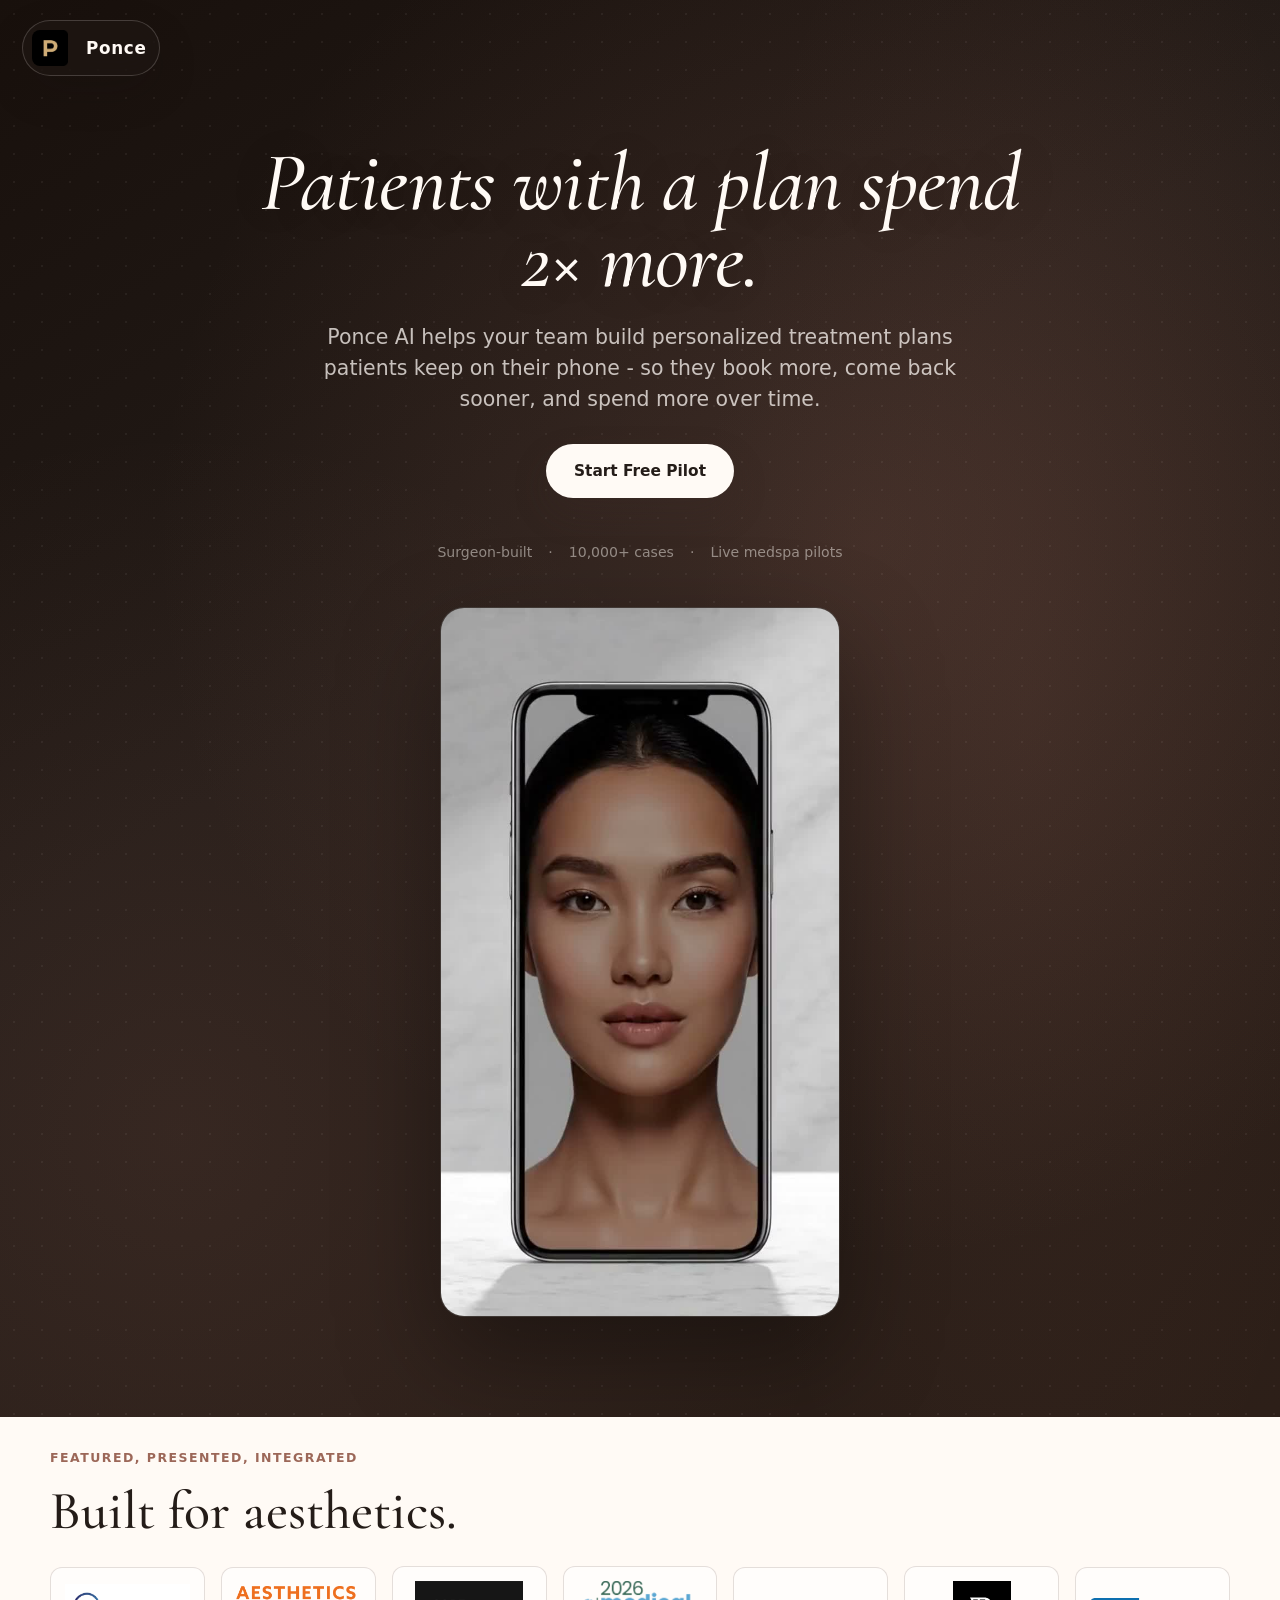
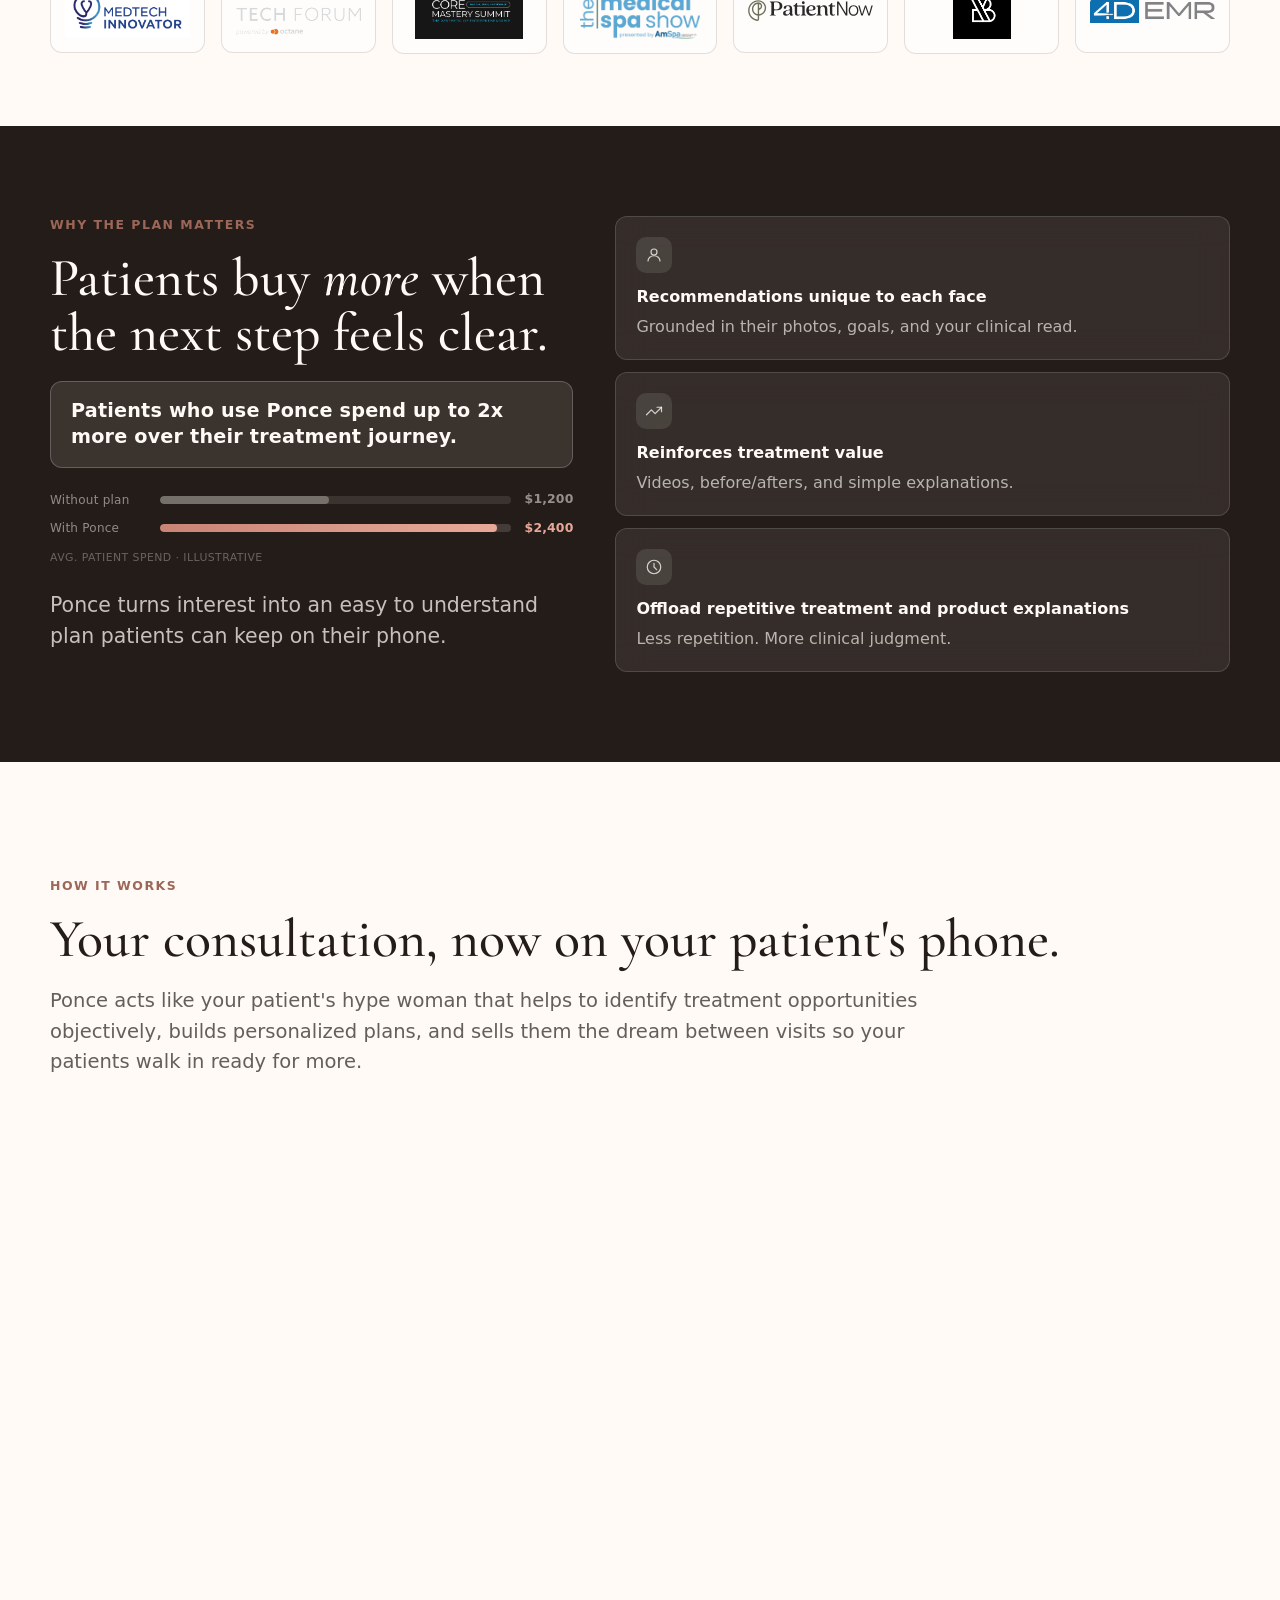
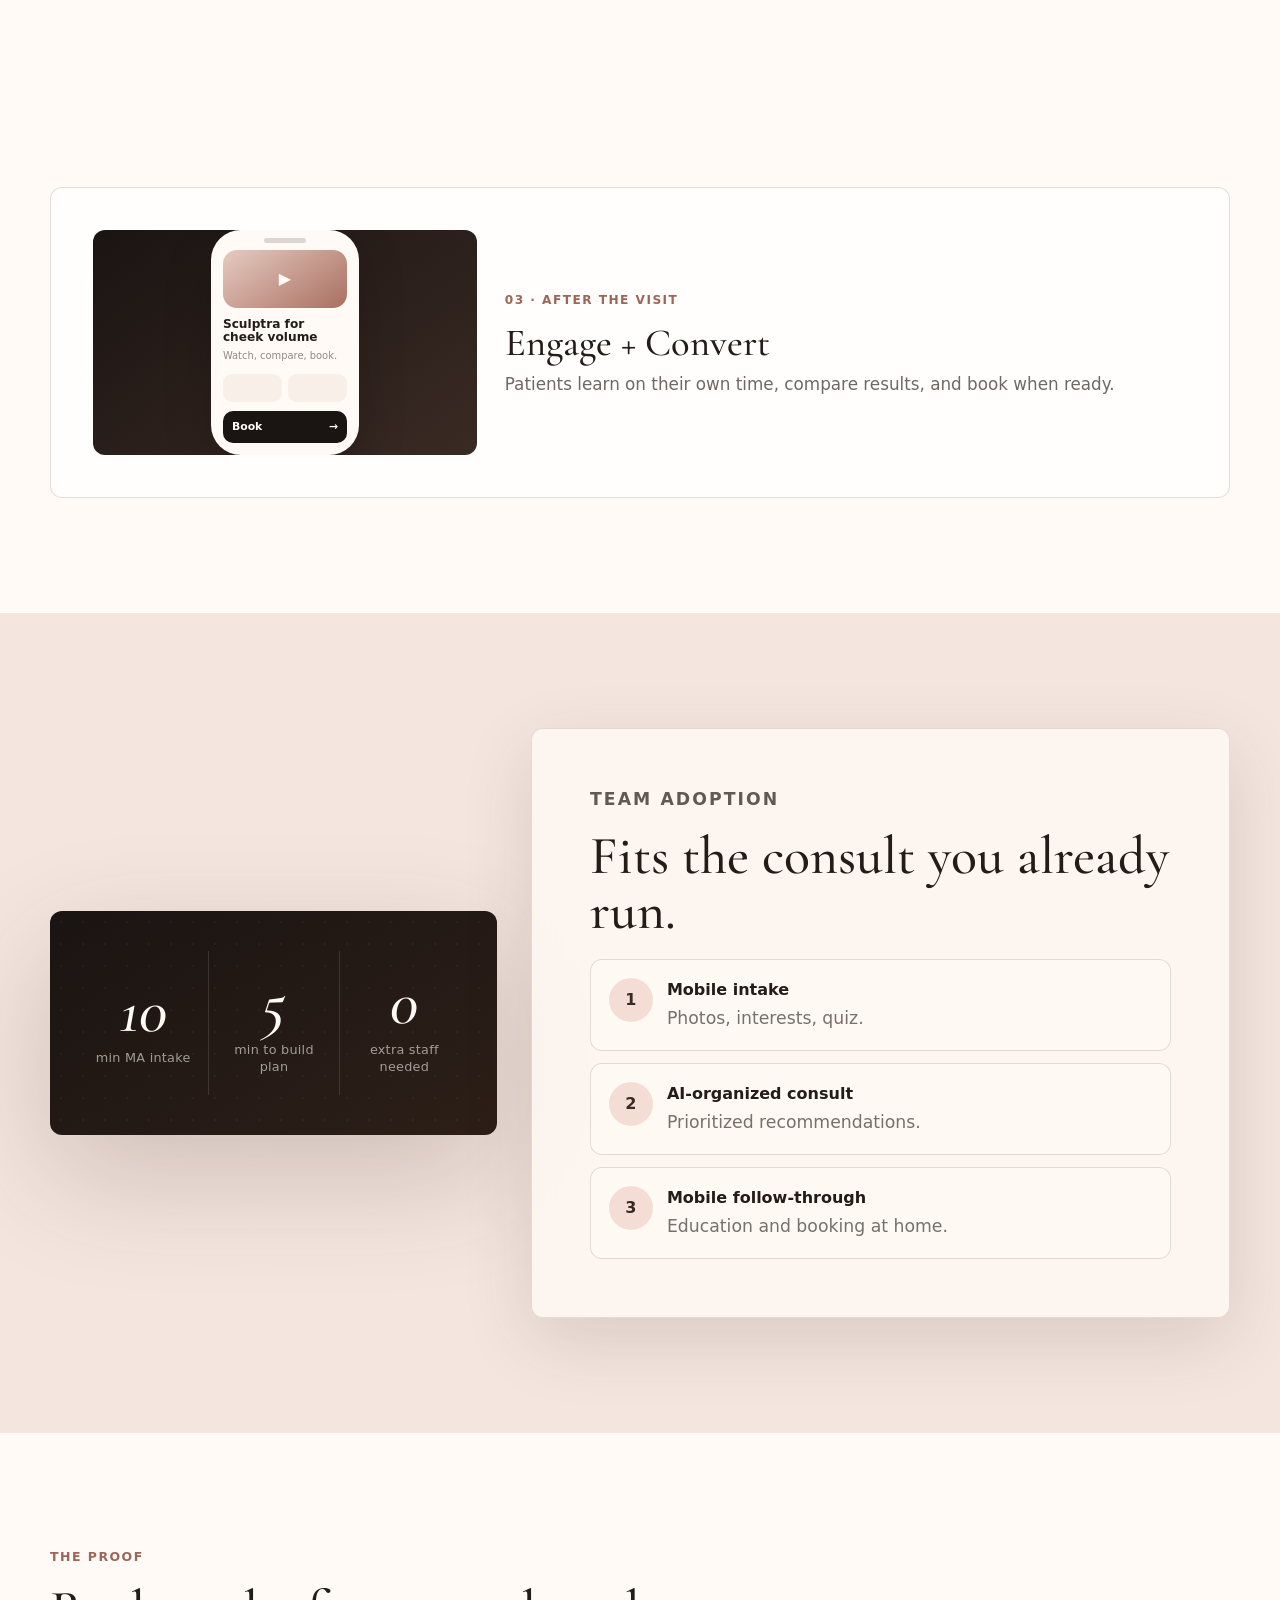
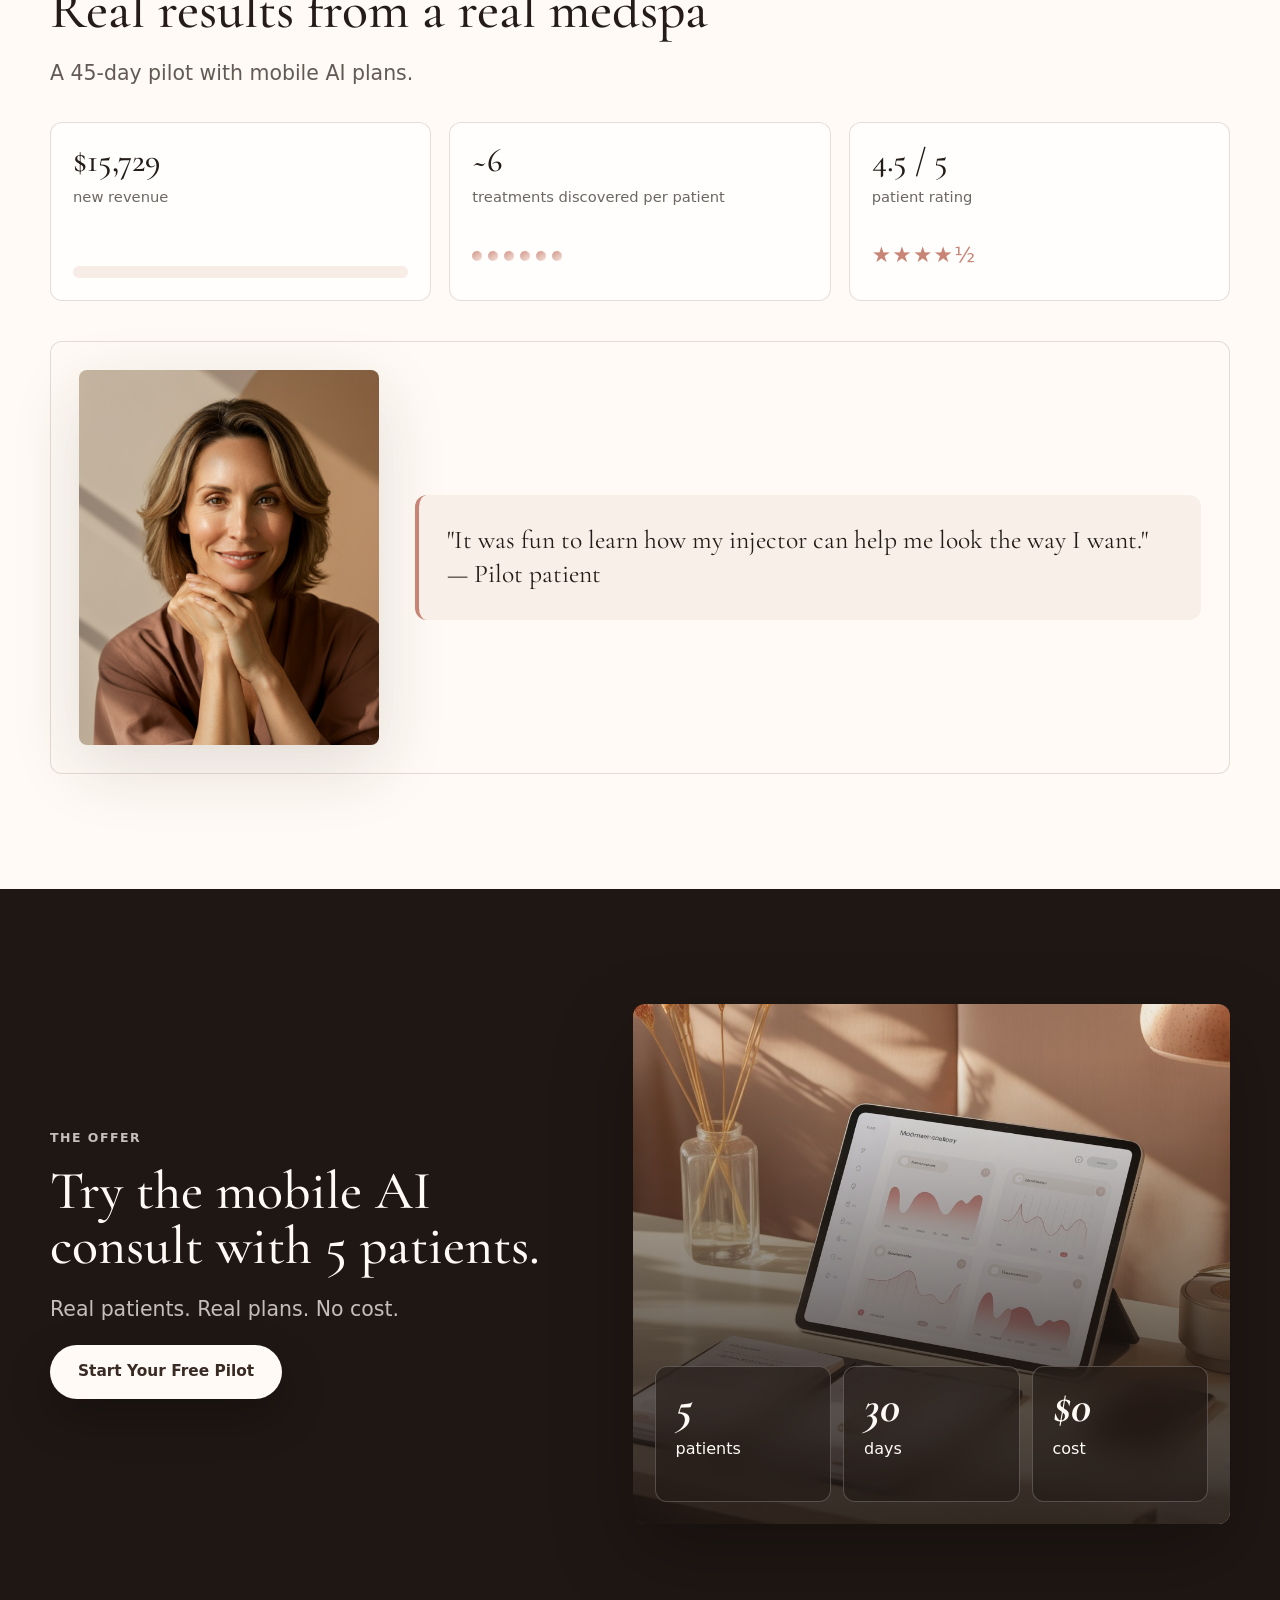
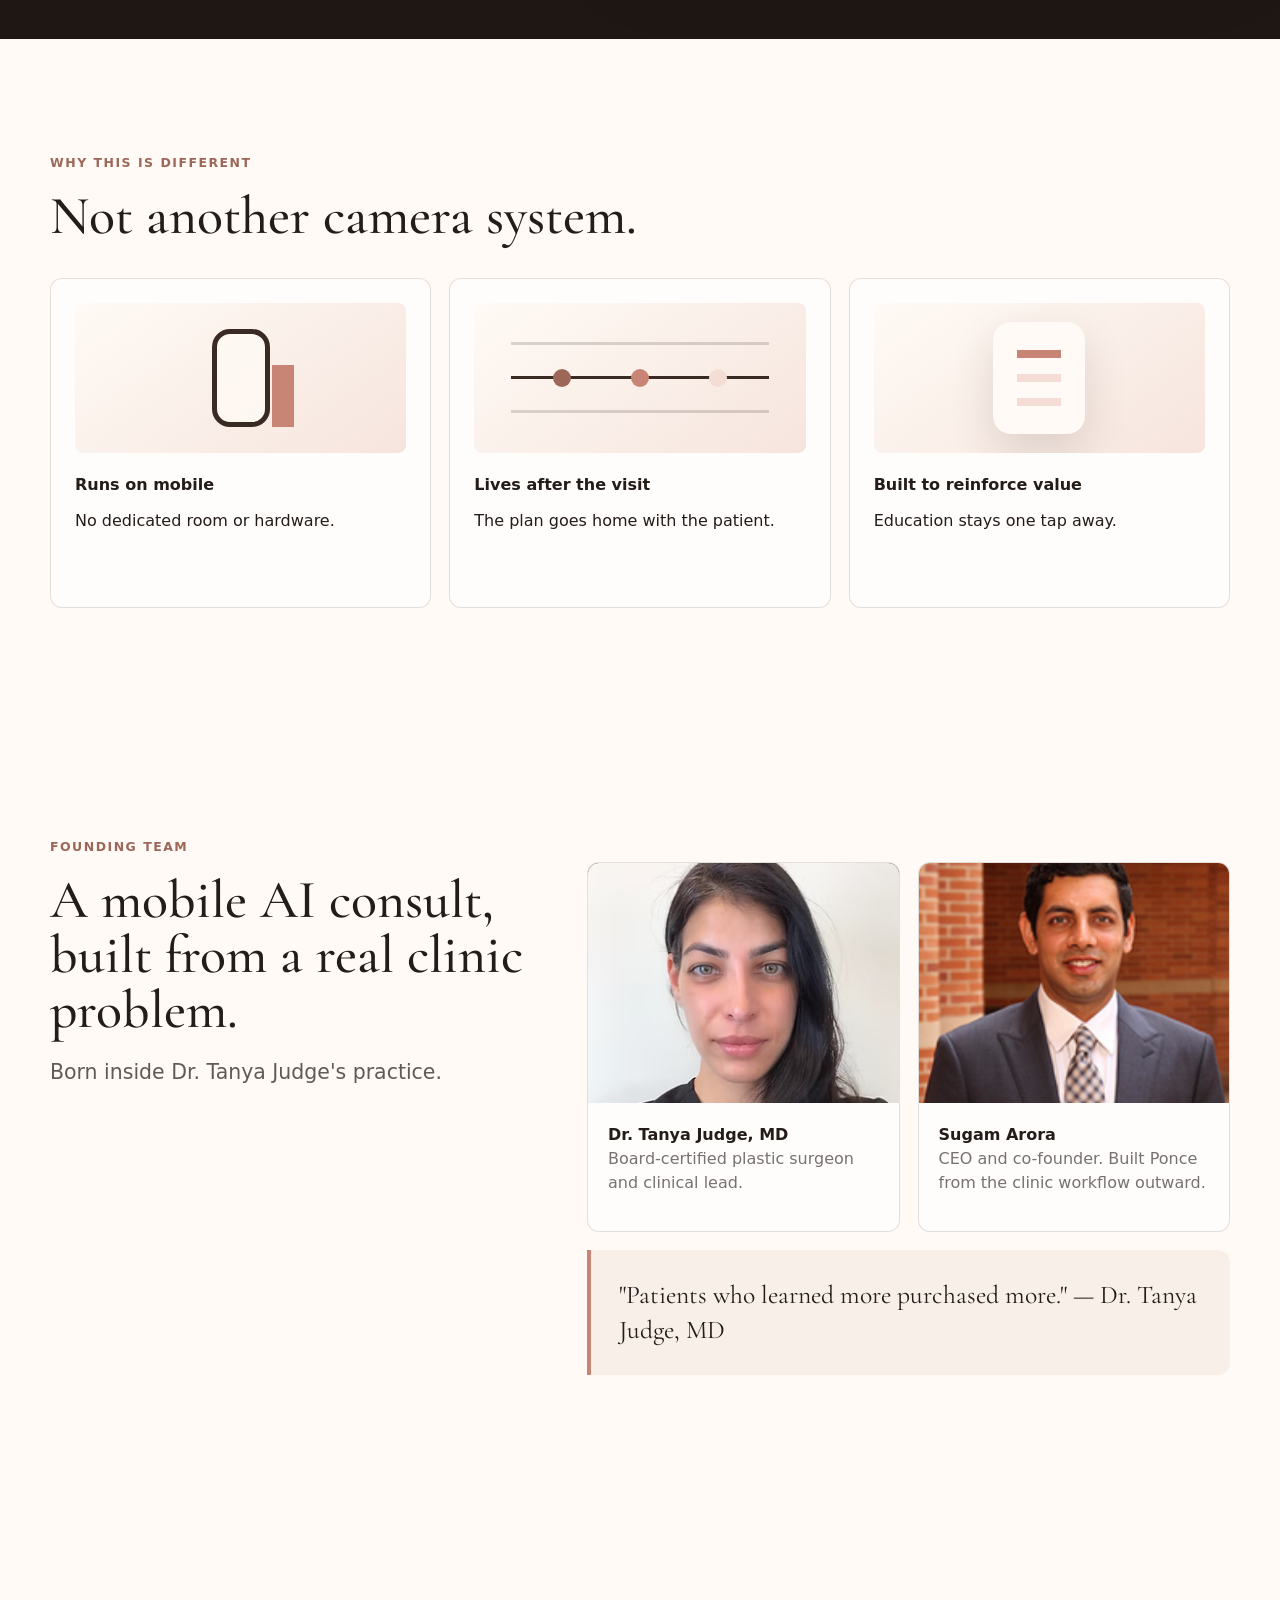
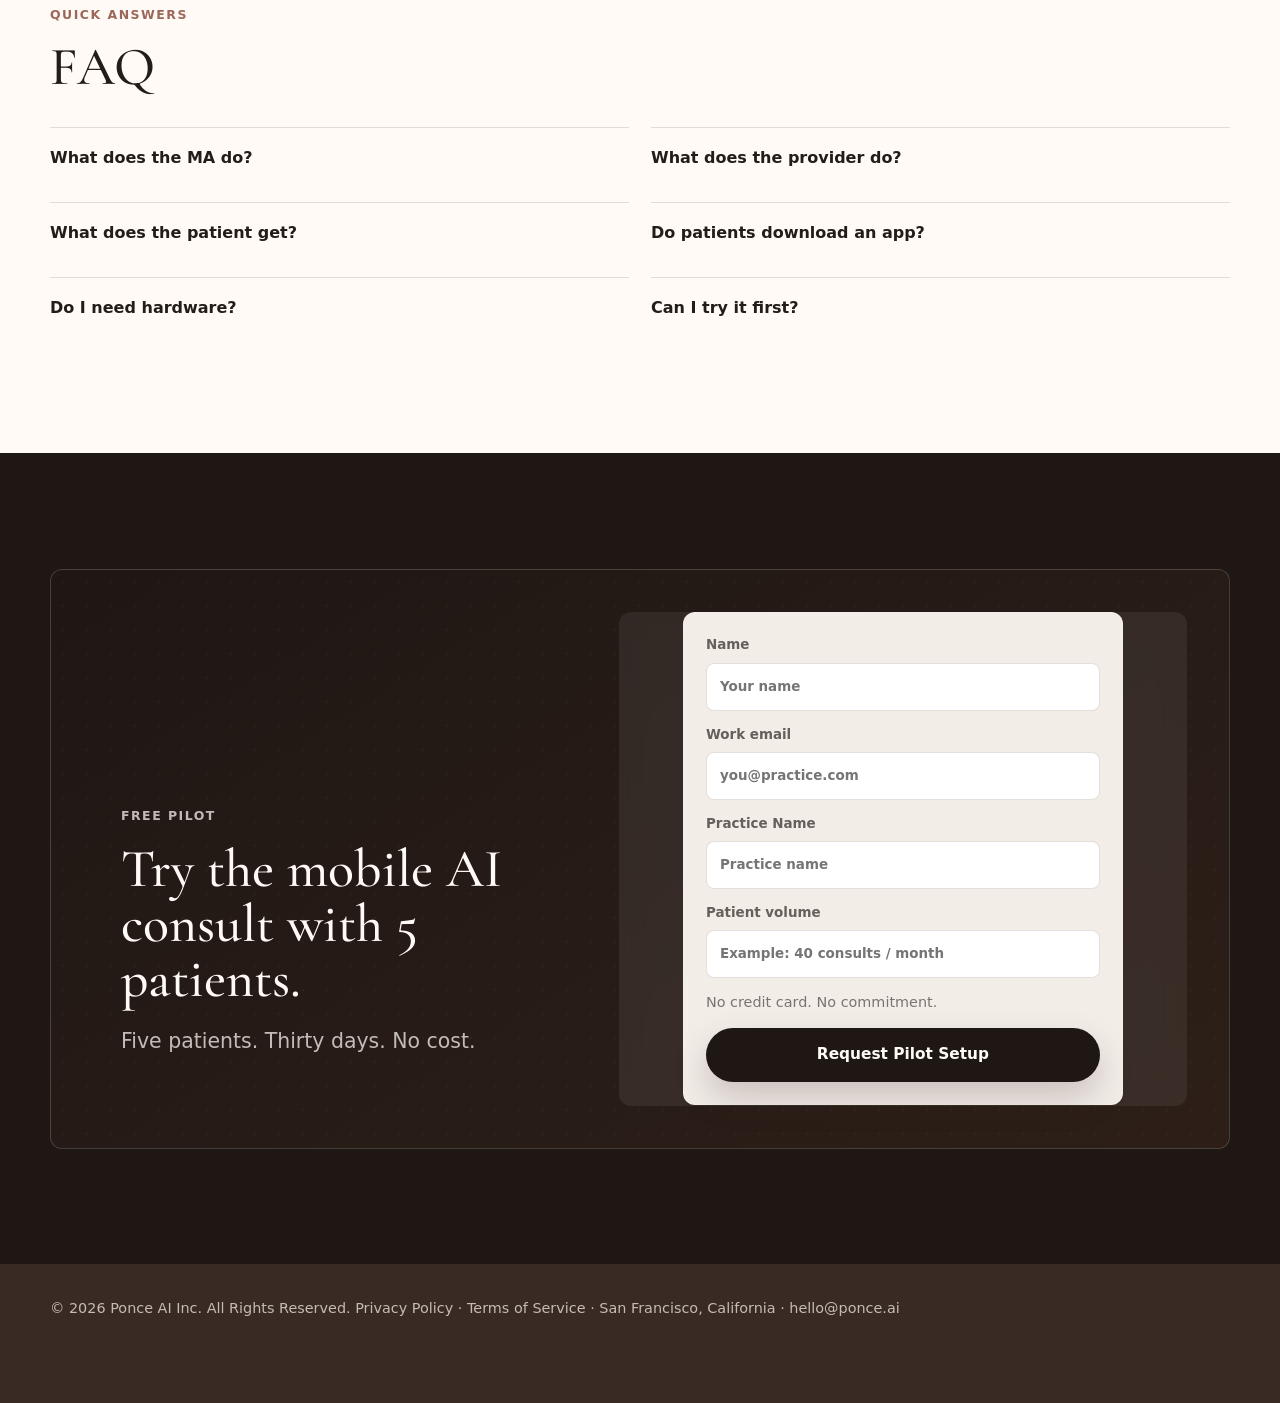
==== commit abf1daf4: "add meta pixel and logo" ====
--- a/index.html
+++ b/index.html
@@ -4,11 +4,43 @@
     <meta charset="utf-8" />
     <meta name="viewport" content="width=device-width, initial-scale=1, viewport-fit=cover" />
     <meta name="theme-color" content="#18100c" />
+    <link rel="icon" href="/favicon.ico" />
     <title>Ponce AI | Modernize aesthetic consultations with AI</title>
     <meta
       name="description"
       content="Ponce AI modernizes aesthetic consultations with AI-powered assessment, shared treatment plans, and patient education that helps more patients book from home."
     />
+
+    <!-- Meta Pixel Code -->
+    <script>
+      !(function (f, b, e, v, n, t, s) {
+        if (f.fbq) return;
+        n = f.fbq = function () {
+          n.callMethod ? n.callMethod.apply(n, arguments) : n.queue.push(arguments);
+        };
+        if (!f._fbq) f._fbq = n;
+        n.push = n;
+        n.loaded = !0;
+        n.version = "2.0";
+        n.queue = [];
+        t = b.createElement(e);
+        t.async = !0;
+        t.src = v;
+        s = b.getElementsByTagName(e)[0];
+        s.parentNode.insertBefore(t, s);
+      })(window, document, "script", "https://connect.facebook.net/en_US/fbevents.js");
+      fbq("init", "976061274538584");
+      fbq("track", "PageView");
+    </script>
+    <noscript
+      ><img
+        height="1"
+        width="1"
+        style="display: none"
+        src="https://www.facebook.com/tr?id=976061274538584&ev=PageView&noscript=1"
+        alt=""
+    /></noscript>
+    <!-- End Meta Pixel Code -->
 
     <link rel="preconnect" href="https://fonts.googleapis.com" />
     <link rel="preconnect" href="https://fonts.gstatic.com" crossorigin />
@@ -222,40 +254,61 @@
           height 220ms ease,
           transform 220ms ease,
           padding 220ms ease,
-          gap 220ms ease;
-      }
-      .brand-icon {
-        width: 36px;
+          gap 220ms ease,
+          border-radius 220ms ease,
+          background 220ms ease,
+          border-color 220ms ease;
+      }
+      .brand-logo {
+        flex-shrink: 0;
+        width: 44px;
         height: 36px;
-        display: grid;
-        place-items: center;
-        border-radius: 50%;
-        background:
-          radial-gradient(
-            circle at 50% 50%,
-            rgba(255, 250, 245, 0.22),
-            transparent 54%
-          ),
-          linear-gradient(145deg, #fffaf5, #e9d4ca);
-        color: var(--espresso);
-        font-family: var(--font-display);
-        font-size: 1.35rem;
-        line-height: 1;
-        font-weight: 700;
+        overflow: hidden;
+        border-radius: 8px;
+        display: flex;
+        align-items: center;
+      }
+      .brand-logo img {
+        height: 100%;
+        width: auto;
+        max-width: none;
+        display: block;
       }
       .brand-word {
         line-height: 1;
       }
       body.has-scrolled .brand-mark {
-        width: 48px;
-        height: 48px;
+        width: 60px;
+        height: 60px;
         gap: 0;
+        align-items: center;
         justify-content: center;
-        padding: 6px;
-        background: rgba(31, 23, 20, 0.78);
+        padding: 0;
+        border-radius: 50%;
+        overflow: hidden;
+        background: #000000;
+        border-color: rgba(255, 250, 245, 0.14);
+        backdrop-filter: none;
       }
       body.has-scrolled .brand-word {
         display: none;
+      }
+      body.has-scrolled .brand-logo {
+        width: 50px;
+        height: 50px;
+        border-radius: 50%;
+        display: flex;
+        align-items: center;
+        justify-content: center;
+        overflow: hidden;
+      }
+      body.has-scrolled .brand-logo img {
+        width: 100%;
+        height: 100%;
+        max-width: none;
+        object-fit: contain;
+        object-position: center;
+        border-radius: 50%;
       }
       .top-cta {
         position: fixed;
@@ -3909,7 +3962,9 @@
   </head>
   <body>
     <div class="brand-mark" aria-label="Ponce AI">
-      <span class="brand-icon" aria-hidden="true">P</span>
+      <span class="brand-logo" aria-hidden="true">
+        <img src="ponceai-logo.png" alt="" width="320" height="72" decoding="async" />
+      </span>
       <span class="brand-word">Ponce</span>
     </div>
     <a class="top-cta" href="#pilot-section-form">Start Free Pilot</a>
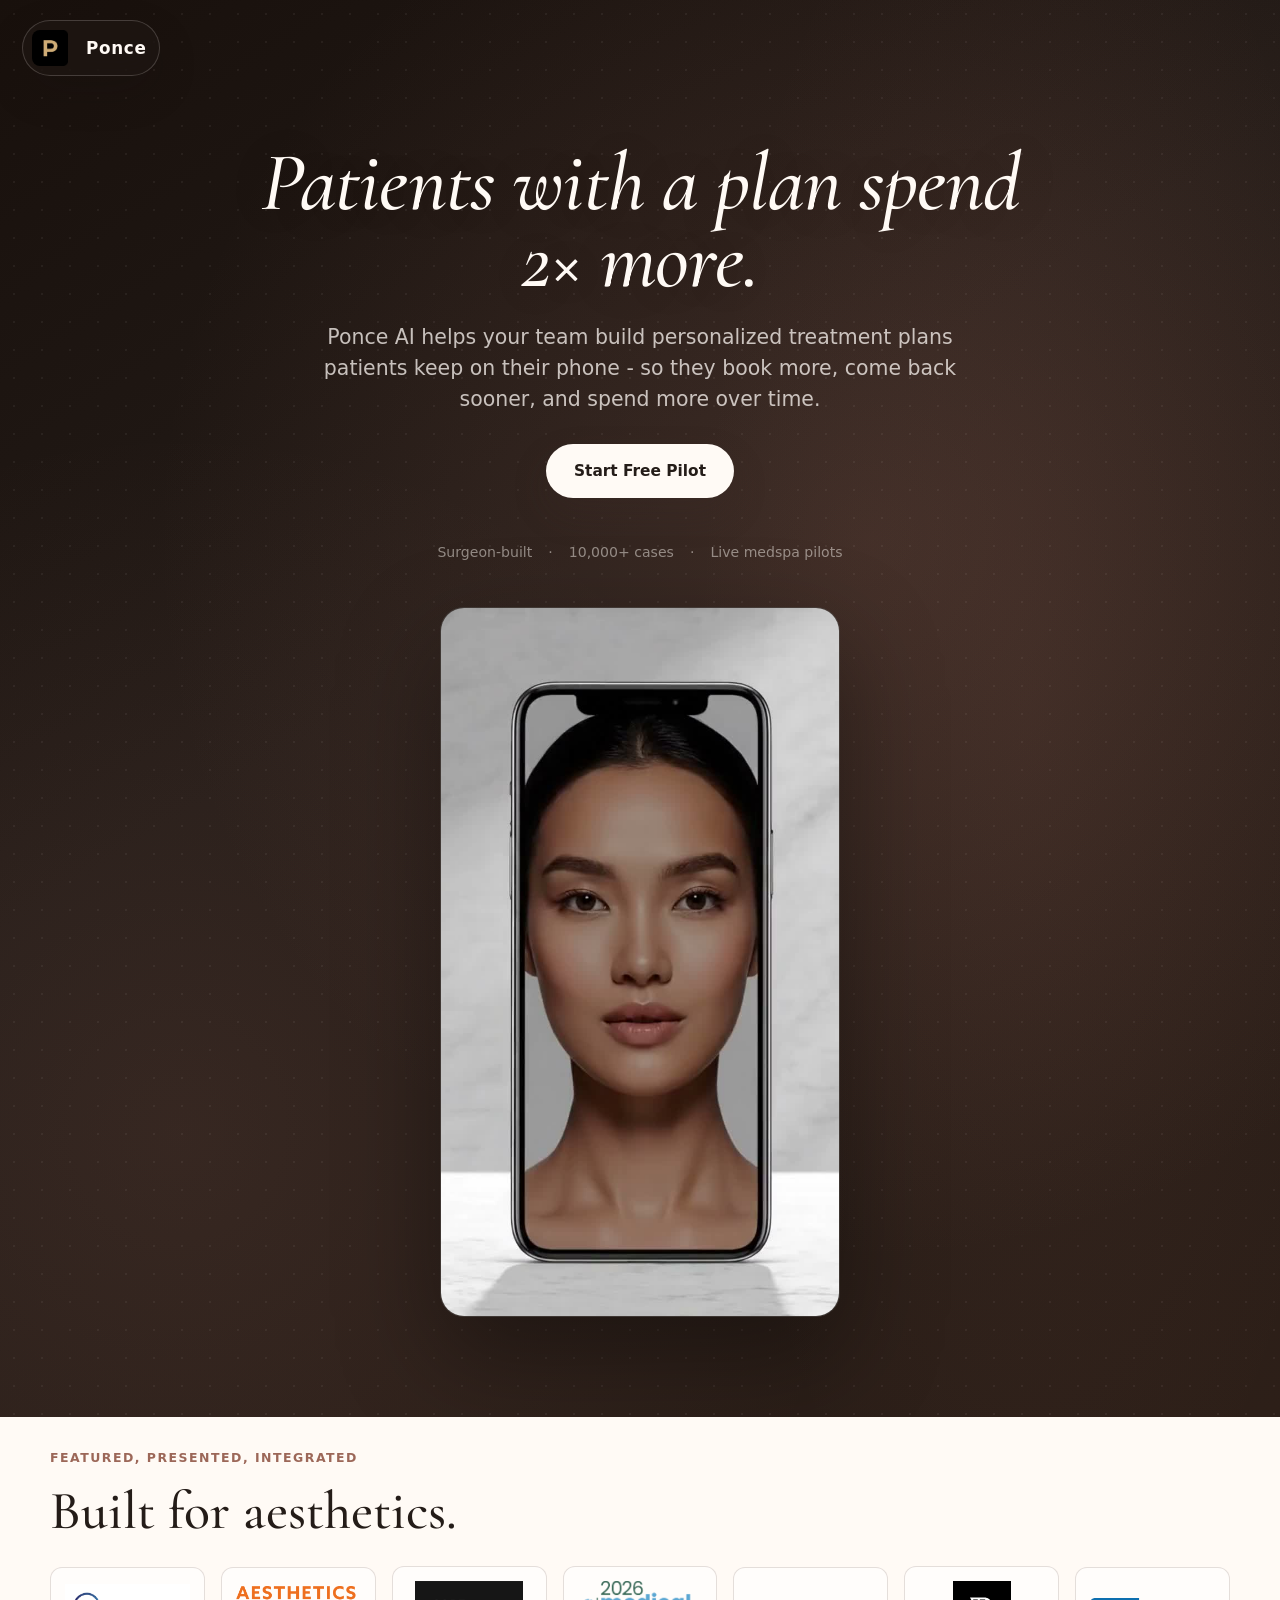
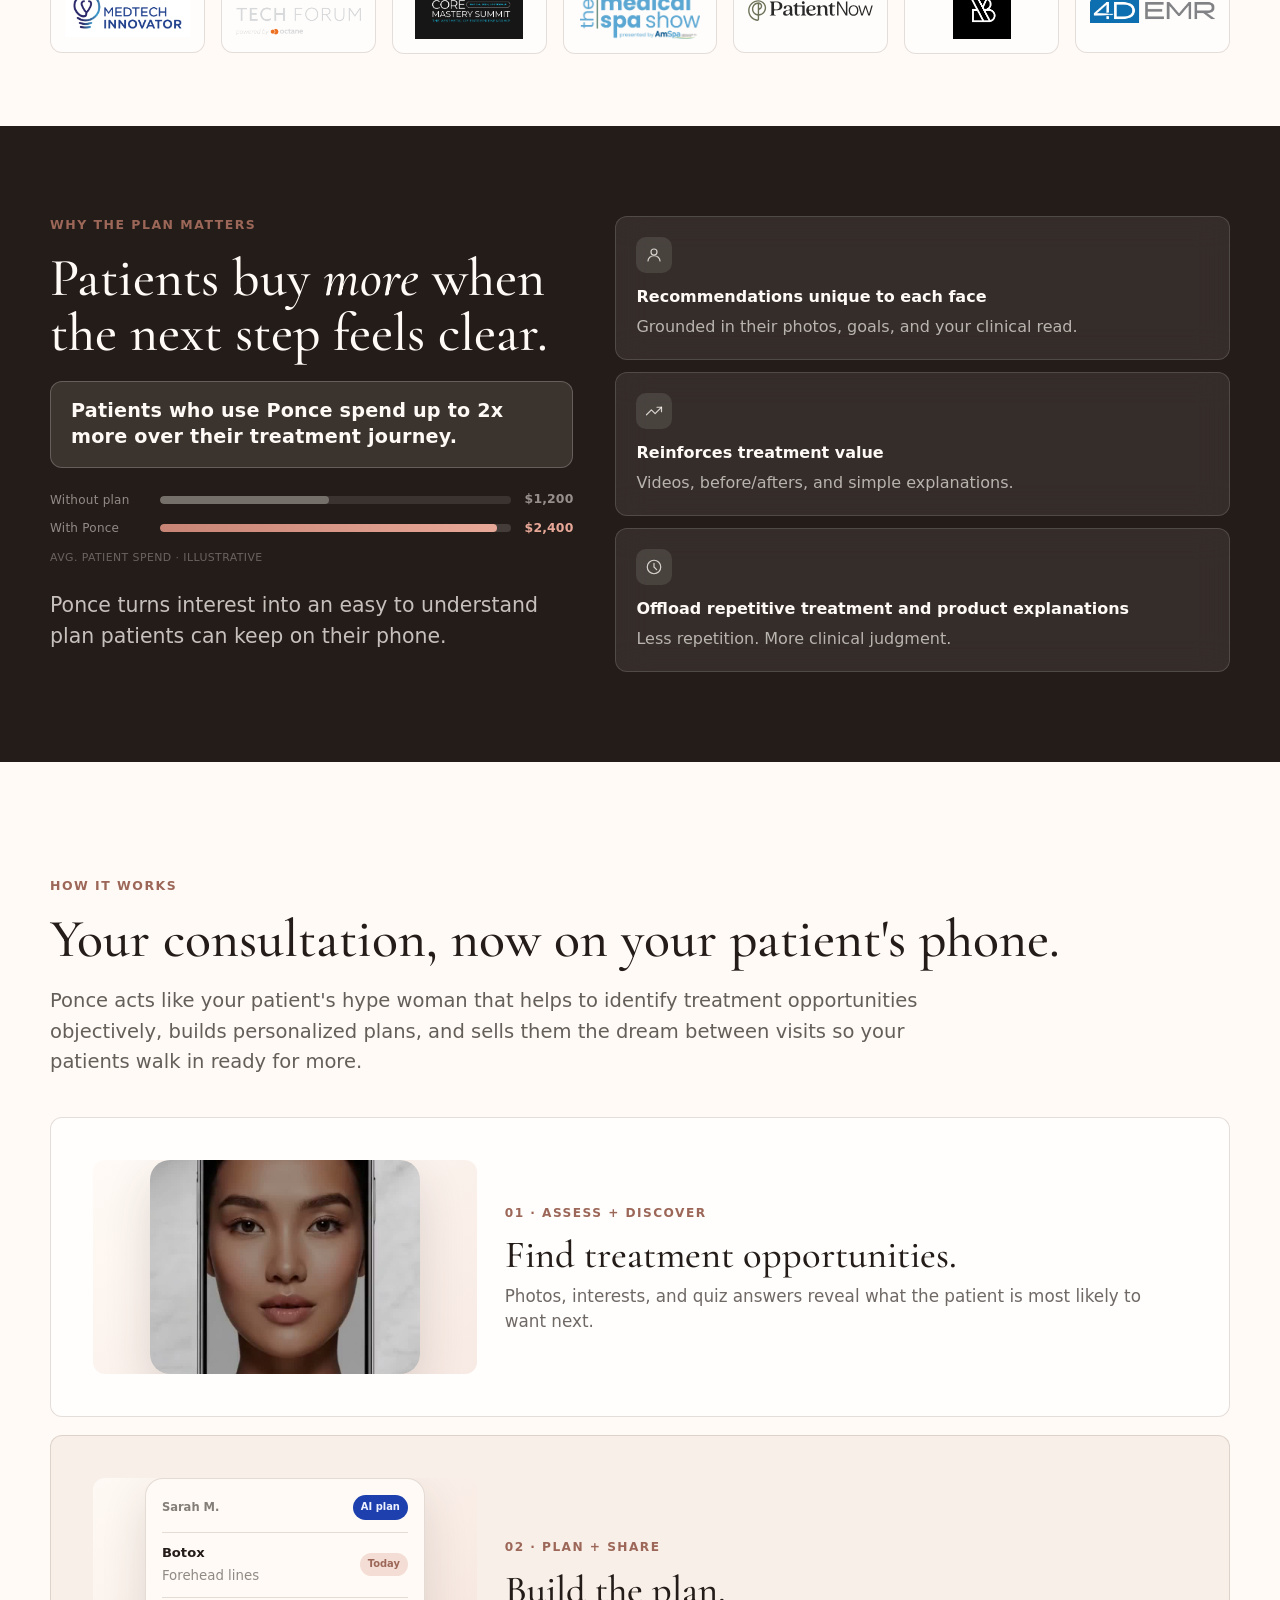
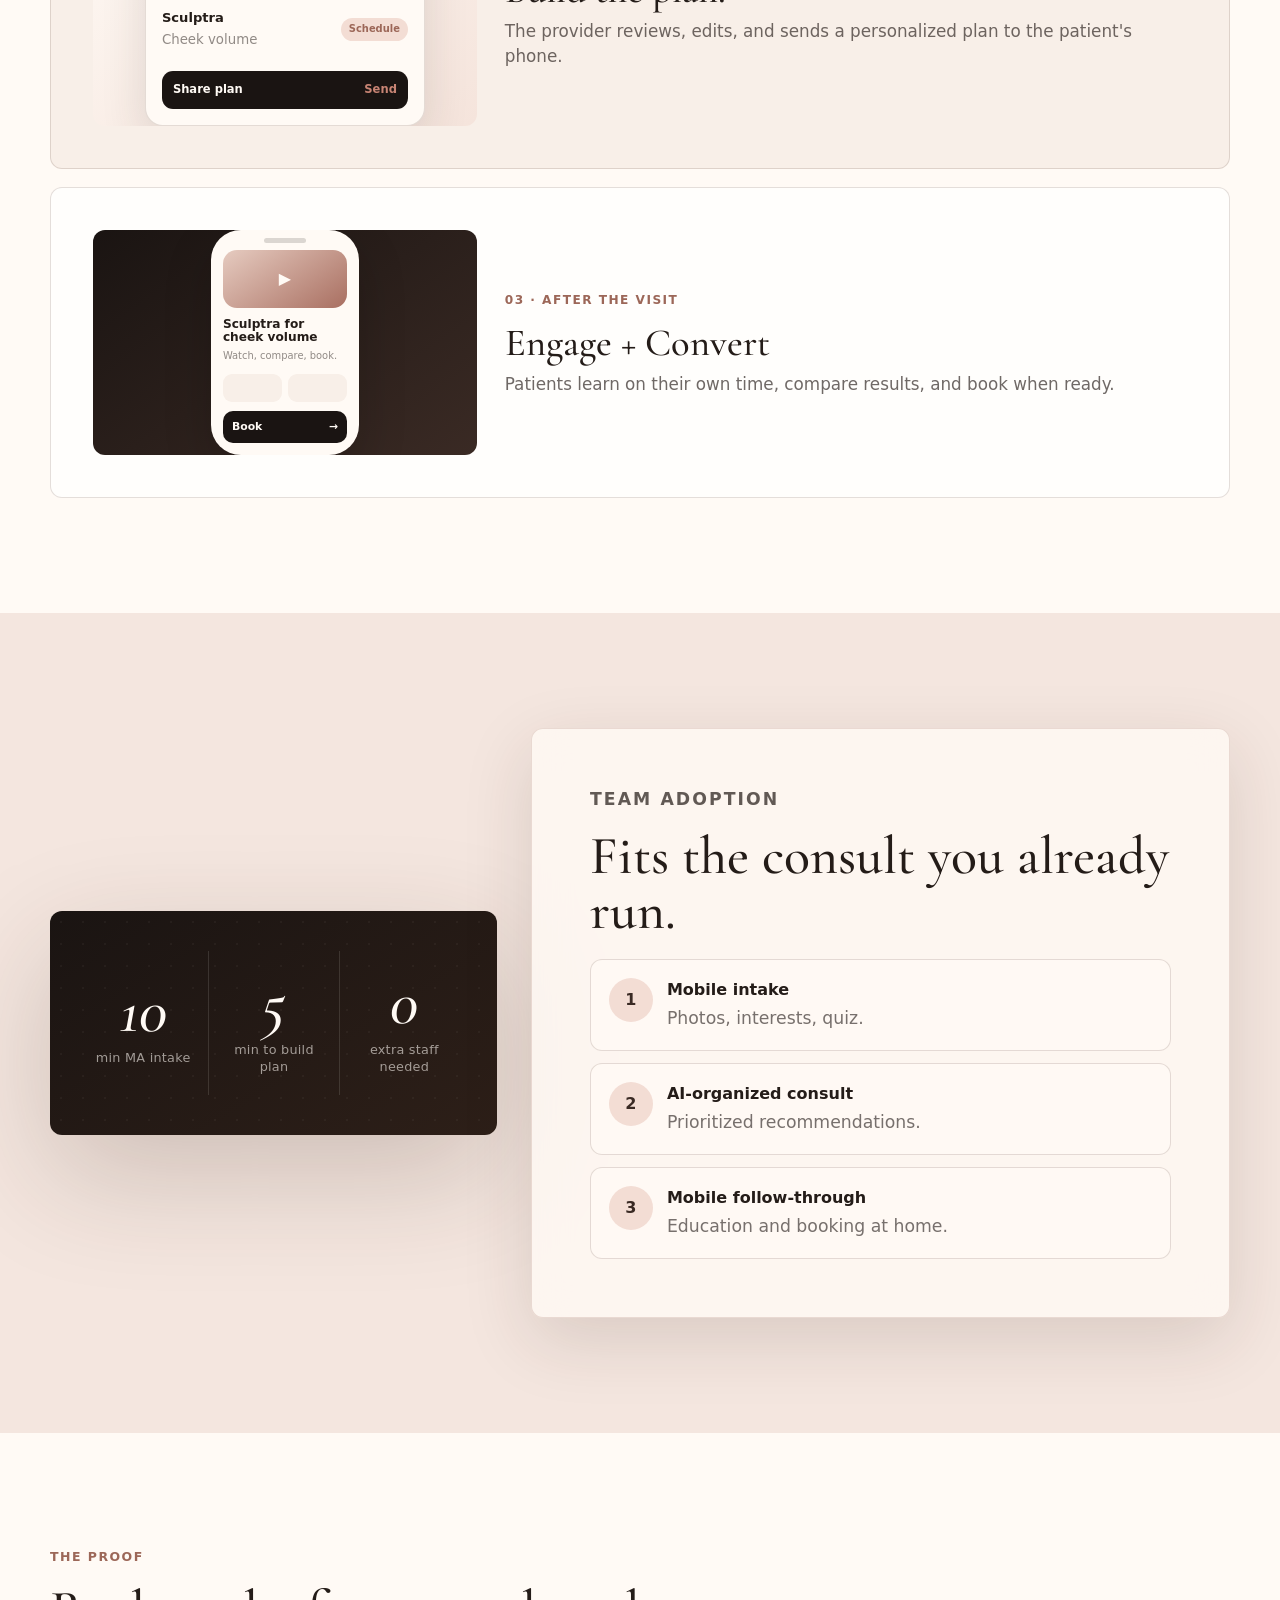
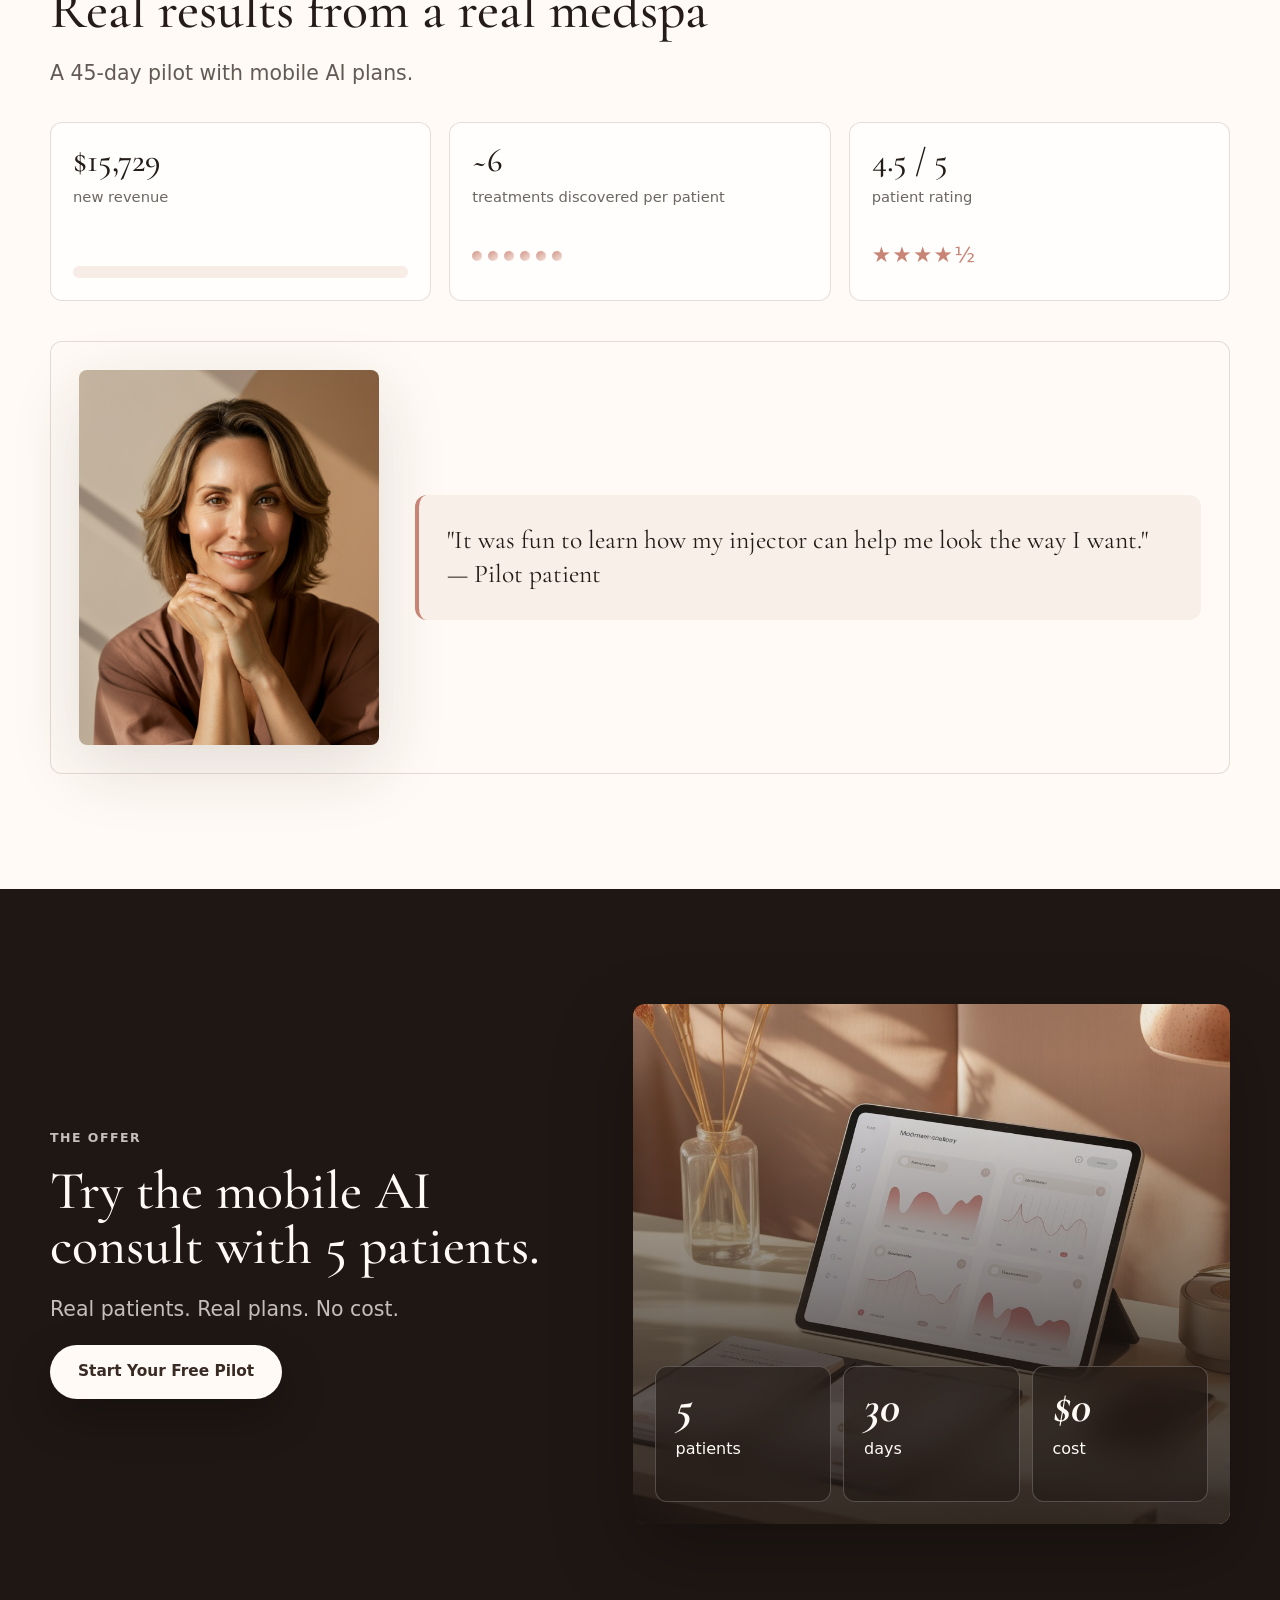
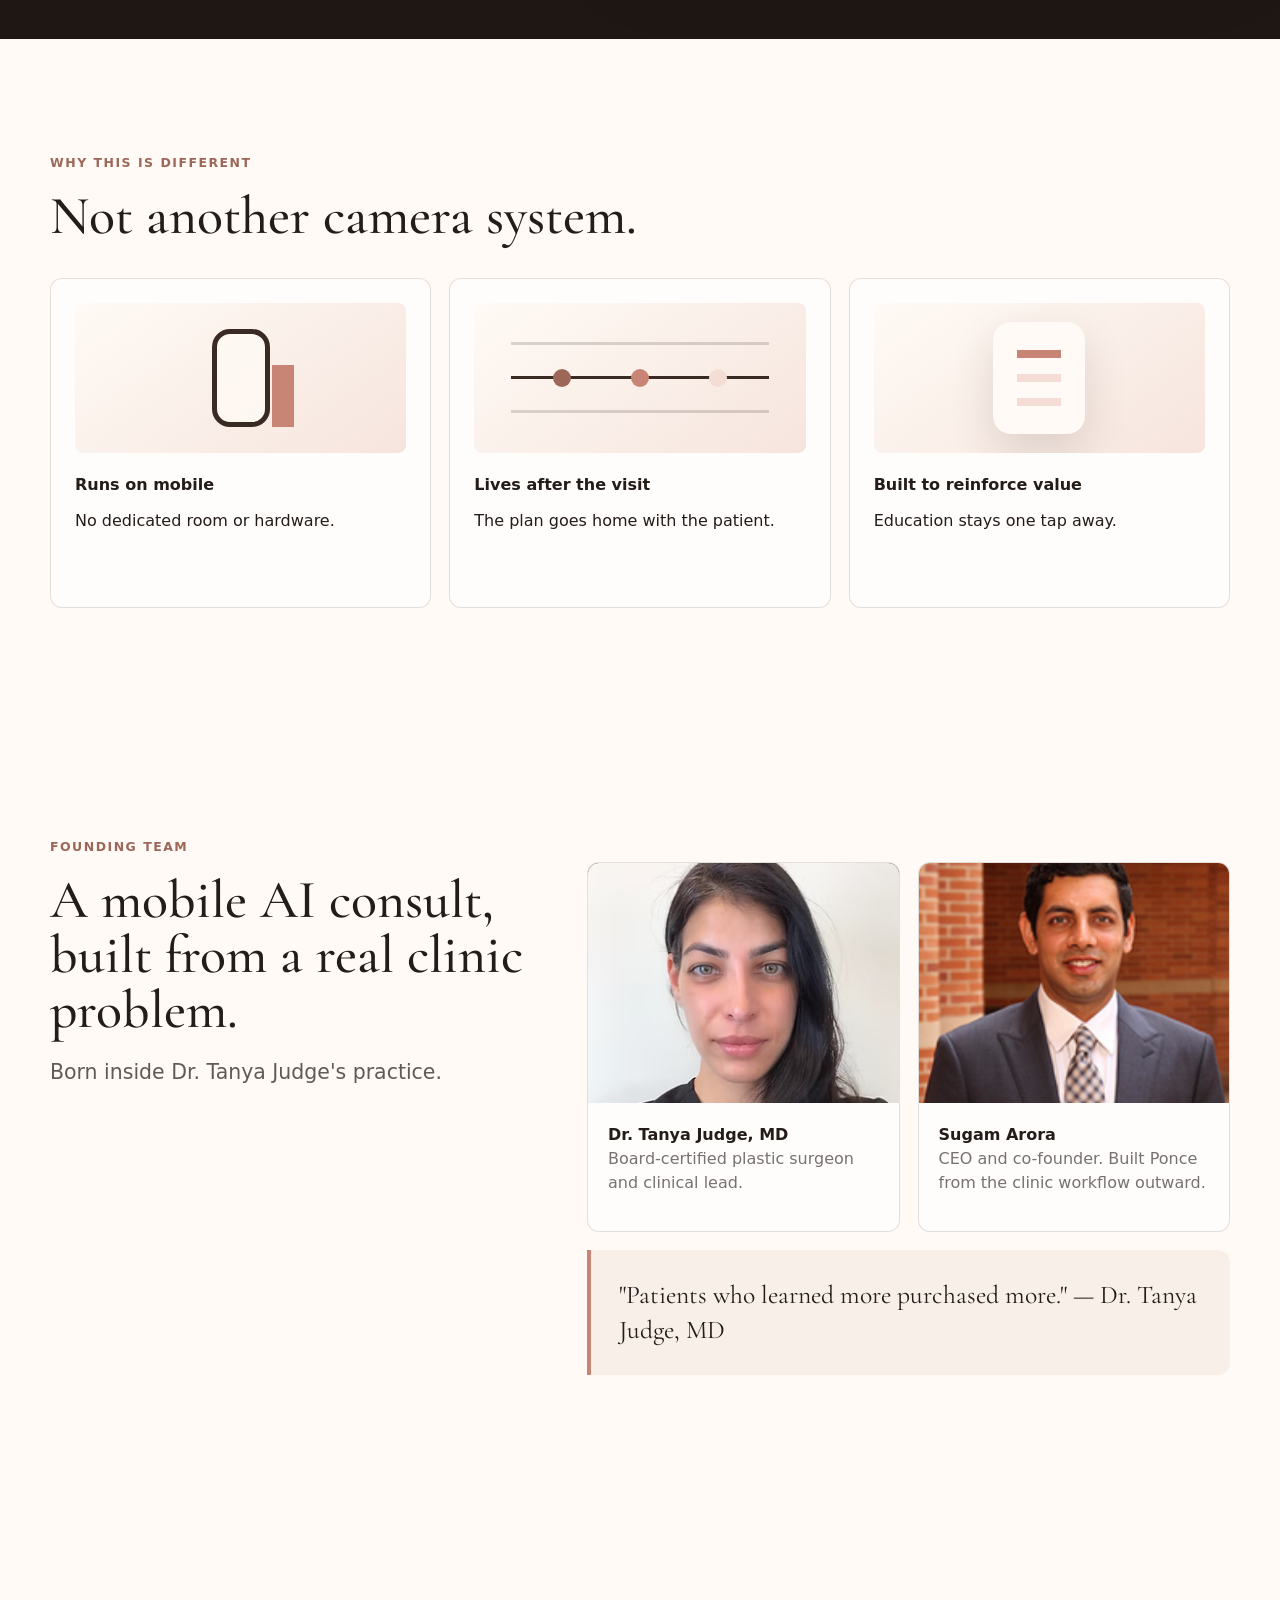
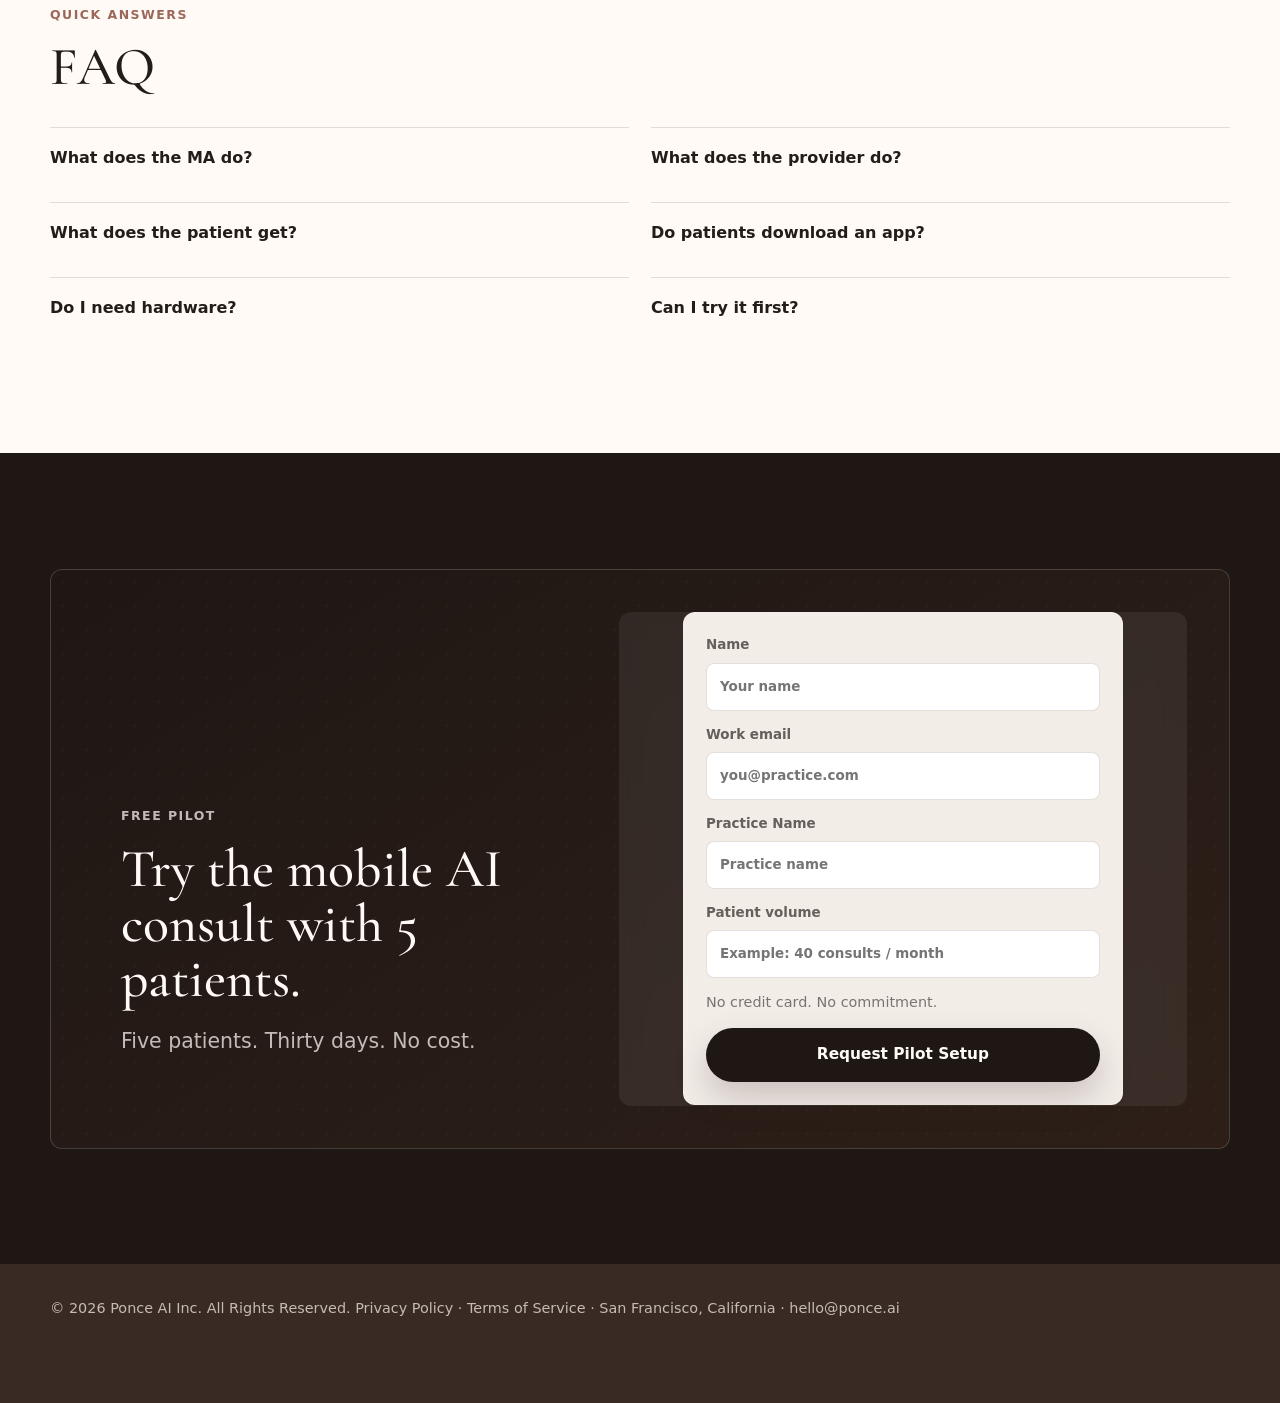
==== commit 1ce69f5d: "add meta pixel and logo" ====
--- a/index.html
+++ b/index.html
@@ -41,6 +41,60 @@
         alt=""
     /></noscript>
     <!-- End Meta Pixel Code -->
+
+    <!-- PostHog (analytics + session replay) -->
+    <script>
+      !(function (t, e) {
+        var o, n, p, r;
+        e.__SV ||
+          ((window.posthog = e),
+          (e._i = []),
+          (e.init = function (i, s, a) {
+            function g(t, e) {
+              var o = e.split(".");
+              2 == o.length && ((t = t[o[0]]), (e = o[1])),
+                (t[e] = function () {
+                  t.push([e].concat(Array.prototype.slice.call(arguments, 0)));
+                });
+            }
+            ((p = t.createElement("script")).type = "text/javascript"),
+              (p.crossOrigin = "anonymous"),
+              (p.async = !0),
+              (p.src =
+                s.api_host.replace(".i.posthog.com", "-assets.i.posthog.com") +
+                "/static/array.js"),
+              (r = t.getElementsByTagName("script")[0]).parentNode.insertBefore(p, r);
+            var u = e;
+            for (
+              void 0 !== a ? (u = e[a] = []) : (a = "posthog"),
+                u.people = u.people || [],
+                u.toString = function (t) {
+                  var e = "posthog";
+                  return "posthog" !== a && (e += "." + a), t || (e += " (stub)"), e;
+                },
+                u.people.toString = function () {
+                  return u.toString(1) + ".people (stub)";
+                },
+                o =
+                  "init capture register register_once register_for_session unregister unregister_for_session getFeatureFlag getFeatureFlagPayload isFeatureEnabled reloadFeatureFlags updateEarlyAccessFeatureEnrollment getEarlyAccessFeatures on onFeatureFlags onSessionId getSurveys getActiveMatchingSurveys renderSurvey canRenderSurvey getNextSurveyStep identify setPersonProperties group resetGroups setPersonPropertiesForFlags resetPersonPropertiesForFlags setGroupPropertiesForFlags resetGroupPropertiesForFlags reset get_distinct_id getGroups get_session_id get_session_replay_url alias set_config startSessionRecording stopSessionRecording sessionRecordingStarted captureException loadToolbar get_property getSessionProperty createPersonProfile opt_in_capturing opt_out_capturing has_opted_in_capturing has_opted_out_capturing clear_opt_in_out_capturing debug".split(
+                    " "
+                  ),
+                n = 0;
+              n < o.length;
+              n++
+            )
+              g(u, o[n]);
+            e._i.push([i, s, a]);
+          }),
+          (e.__SV = 1));
+      })(document, window.posthog || []);
+      posthog.init("phc_F8Zq5cs2RJp2QlAsXDPPR84MBiF0qT8vMRS4QDyLsct", {
+        api_host: "https://us.i.posthog.com",
+        defaults: "2026-01-30",
+        disable_session_recording: false,
+      });
+    </script>
+    <!-- End PostHog -->
 
     <link rel="preconnect" href="https://fonts.googleapis.com" />
     <link rel="preconnect" href="https://fonts.gstatic.com" crossorigin />
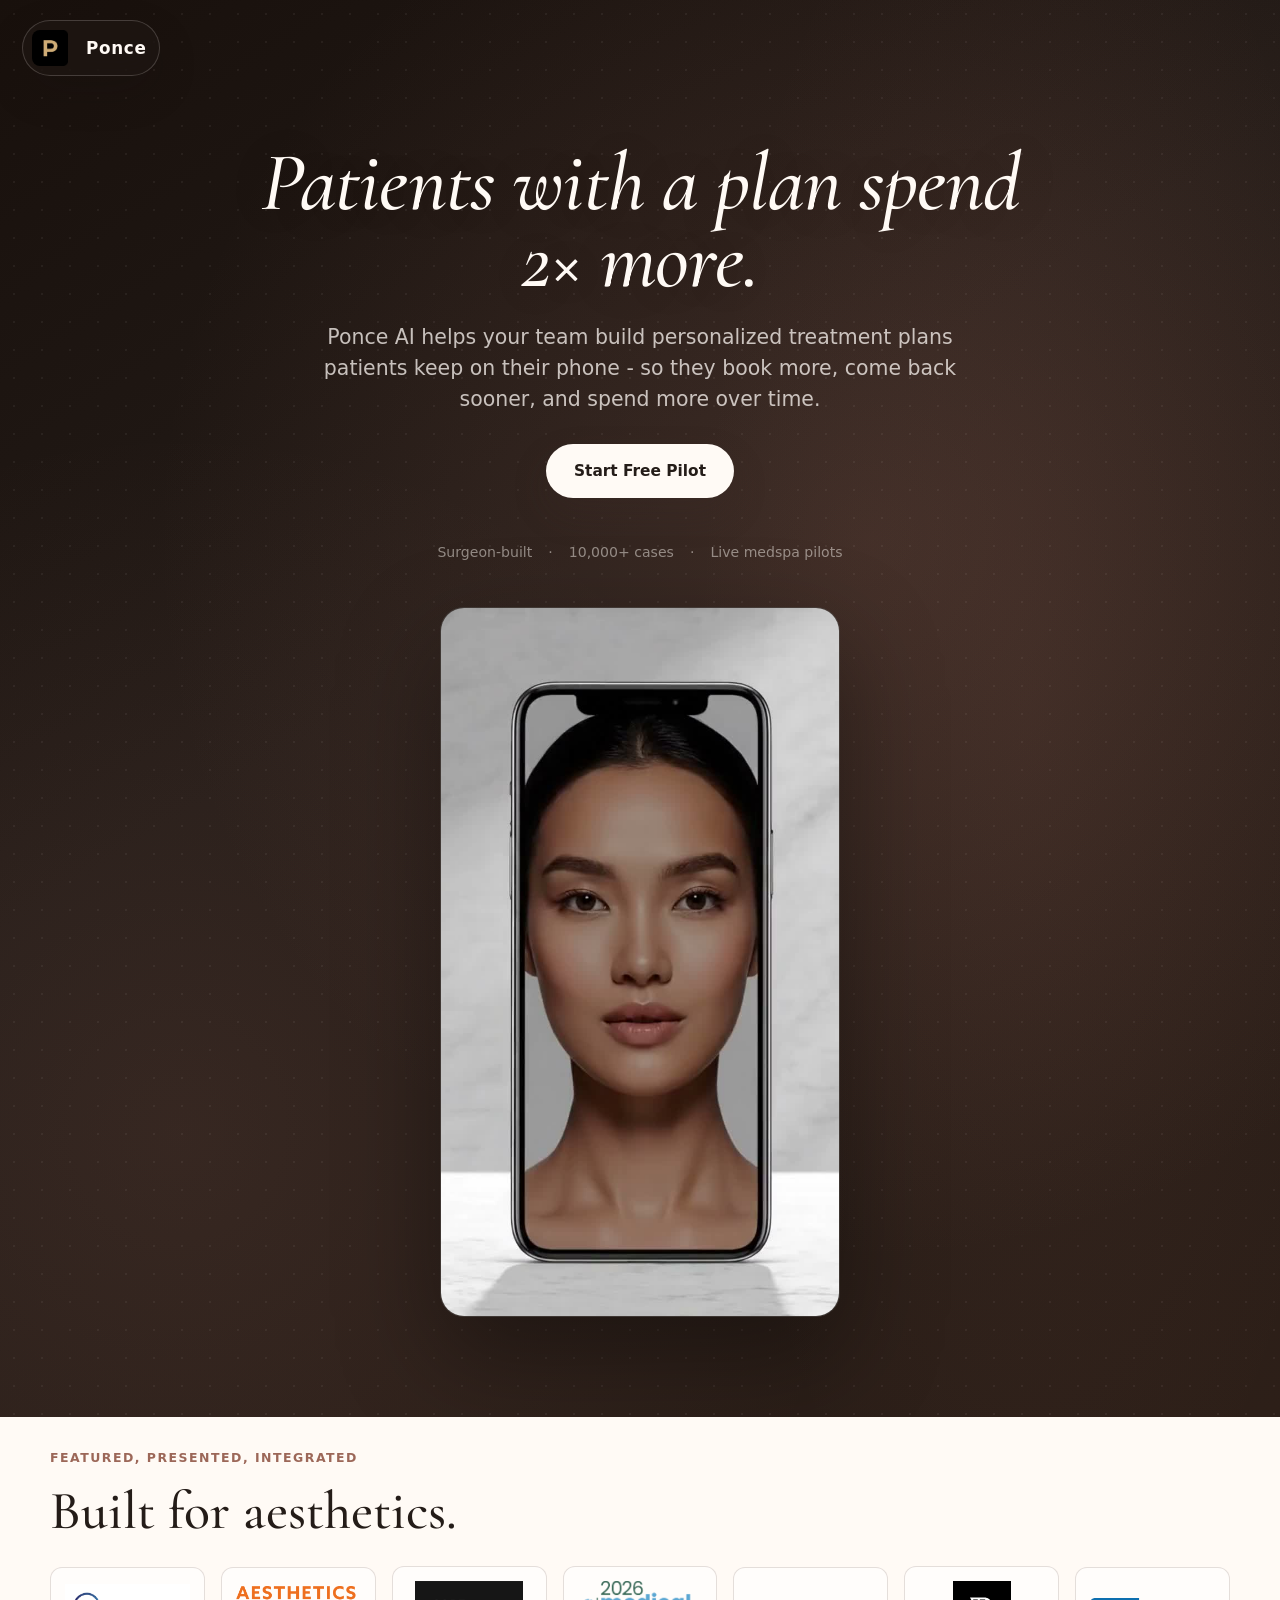
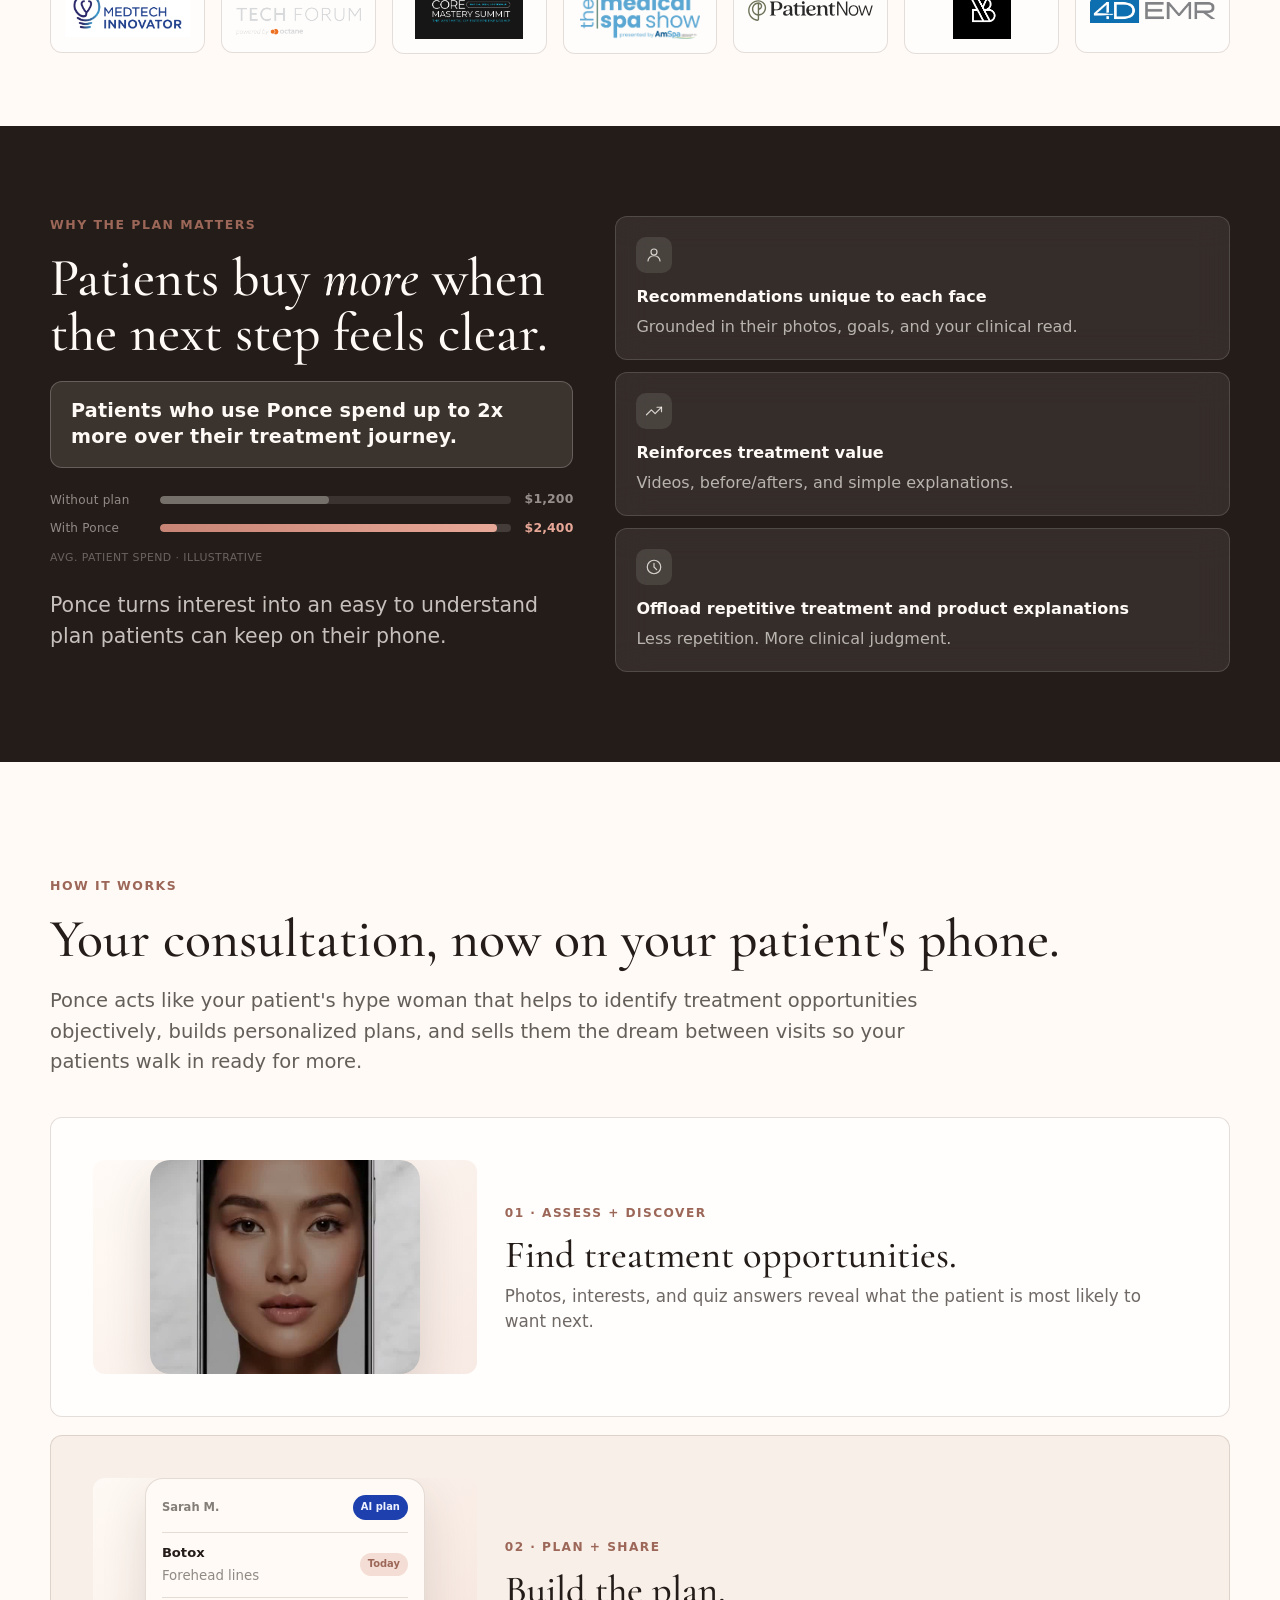
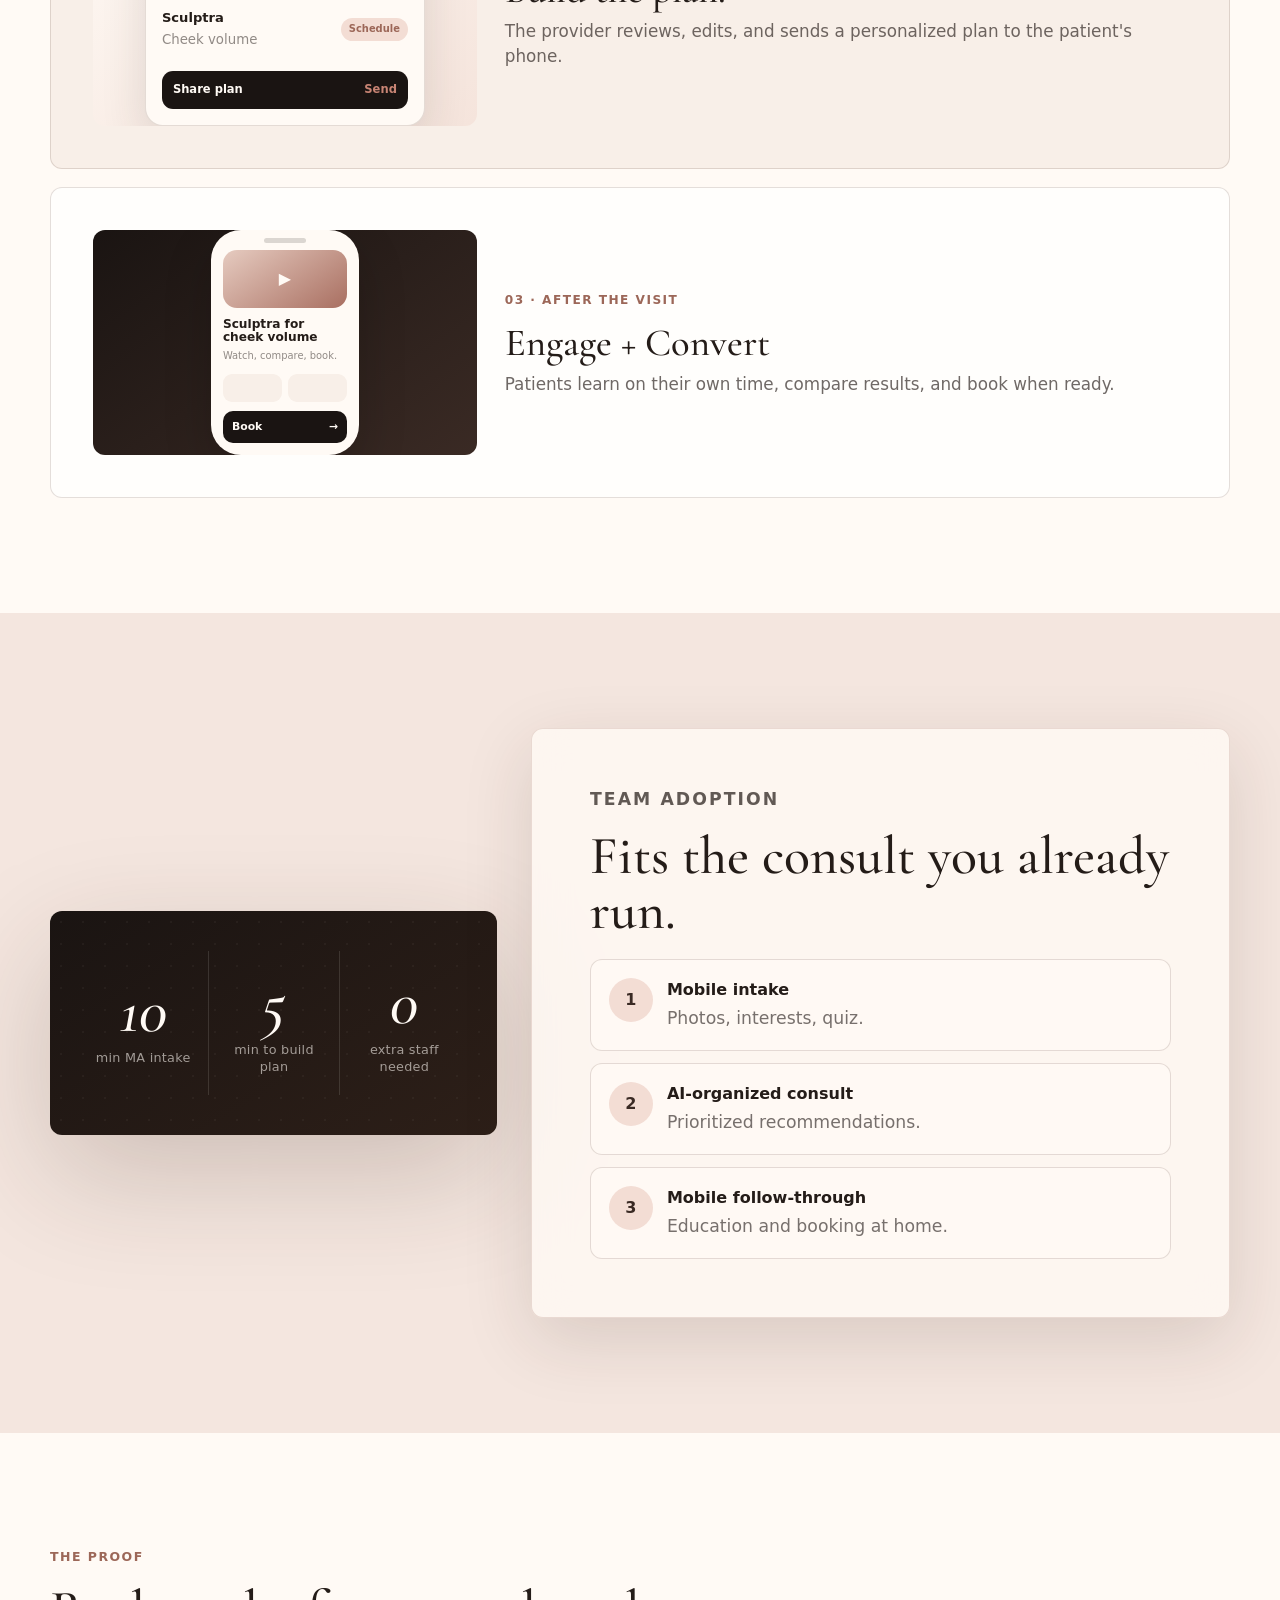
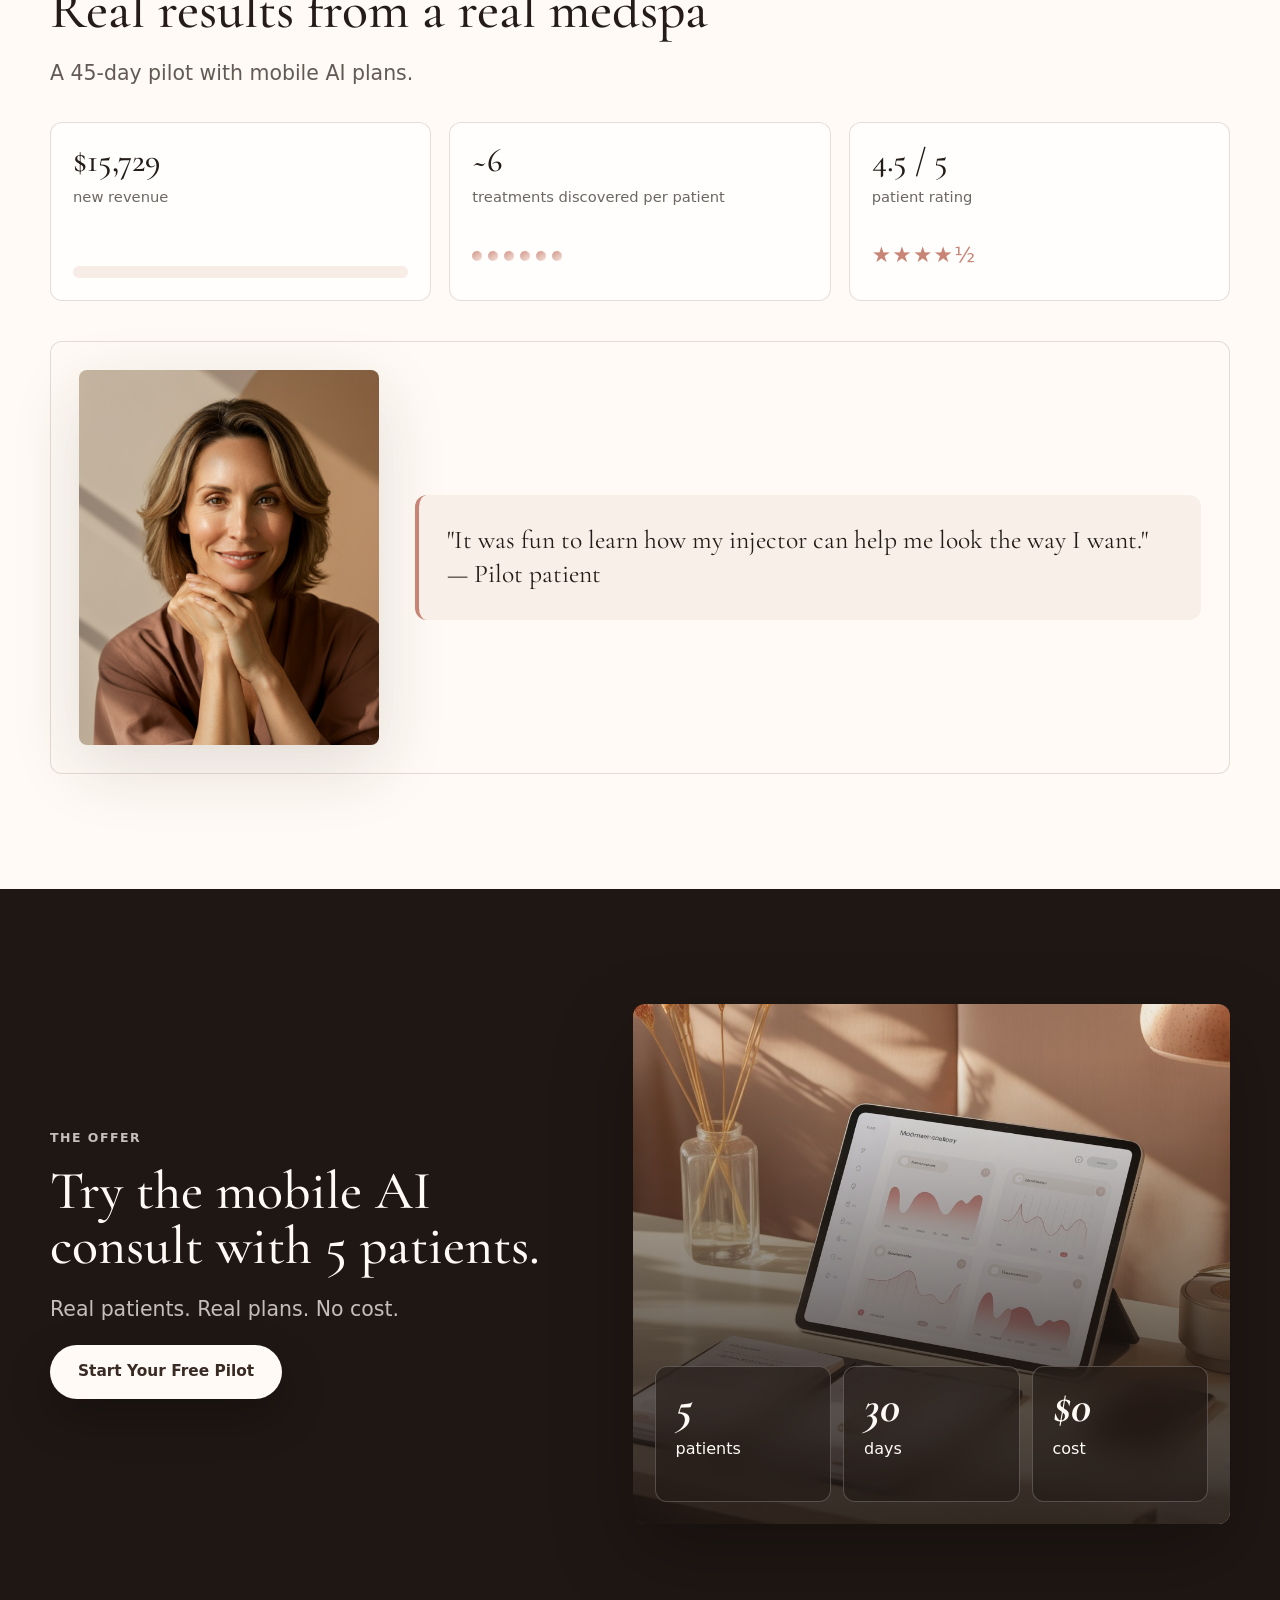
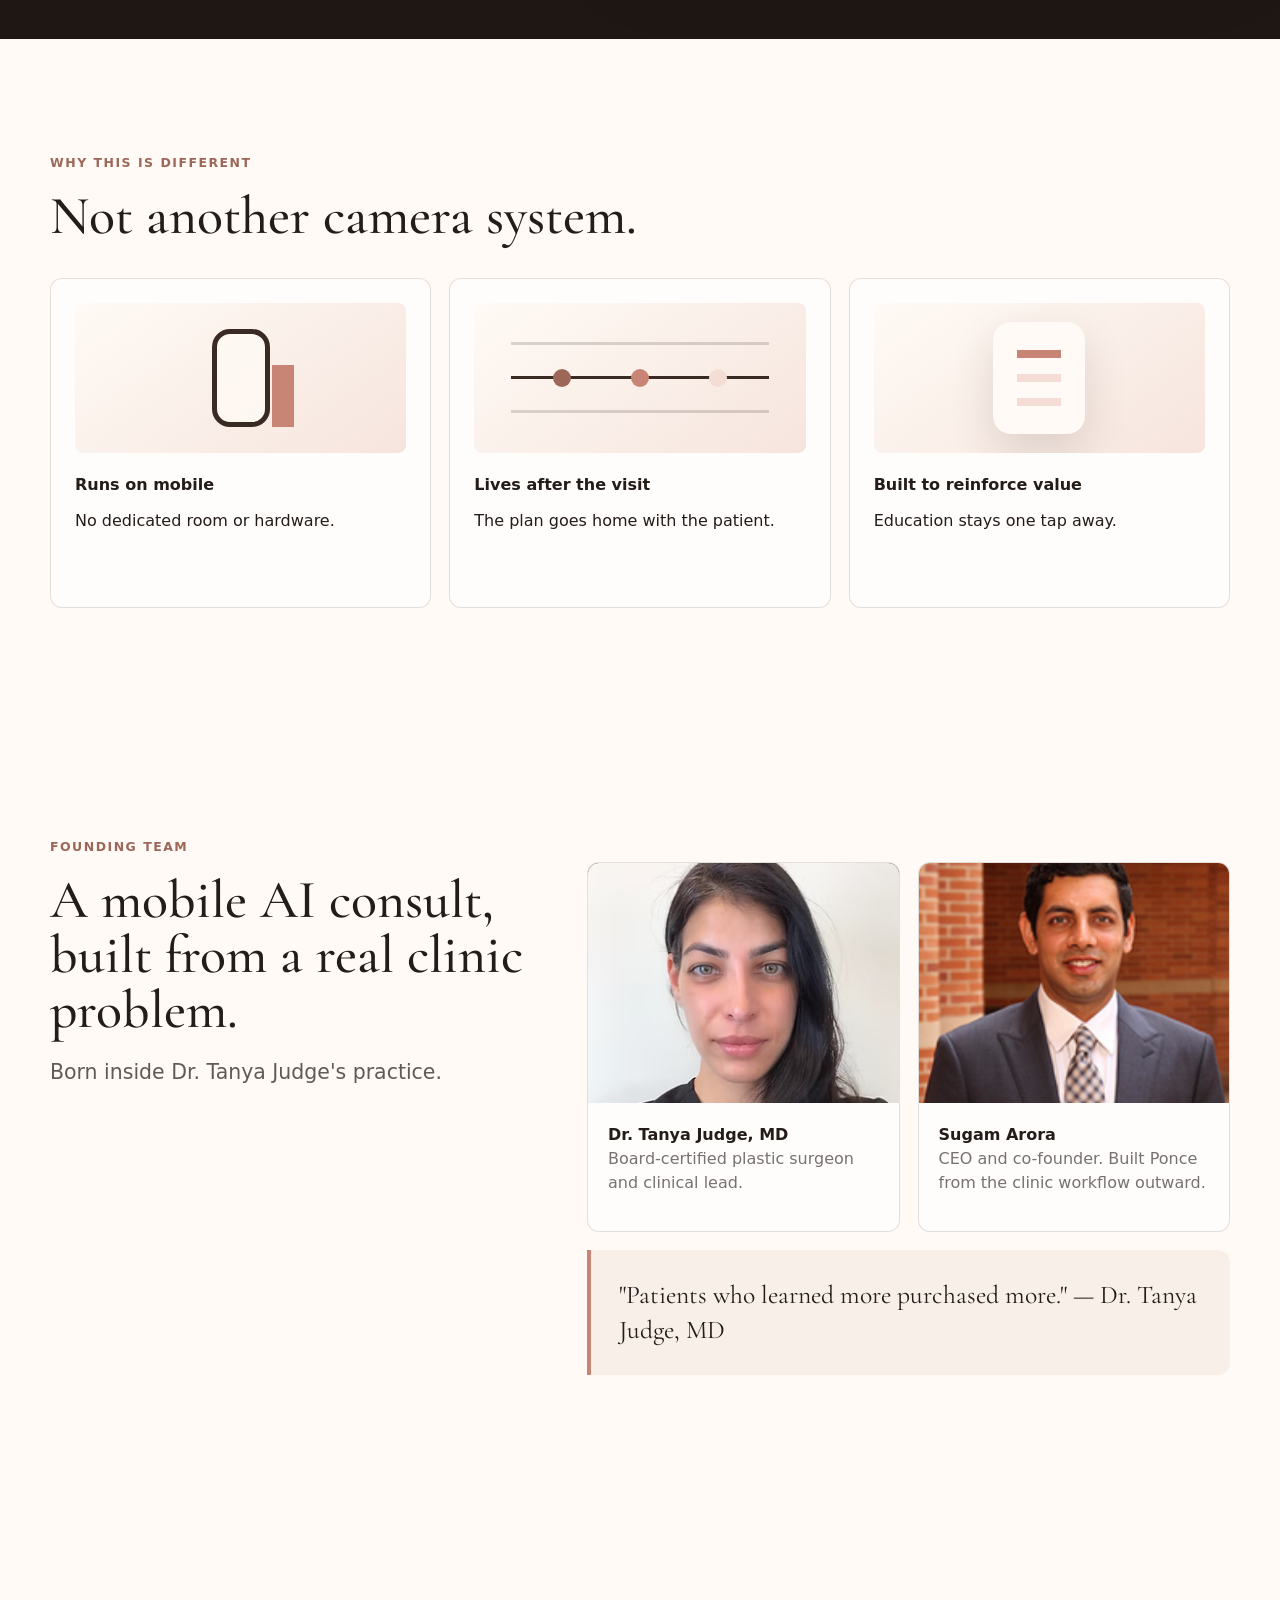
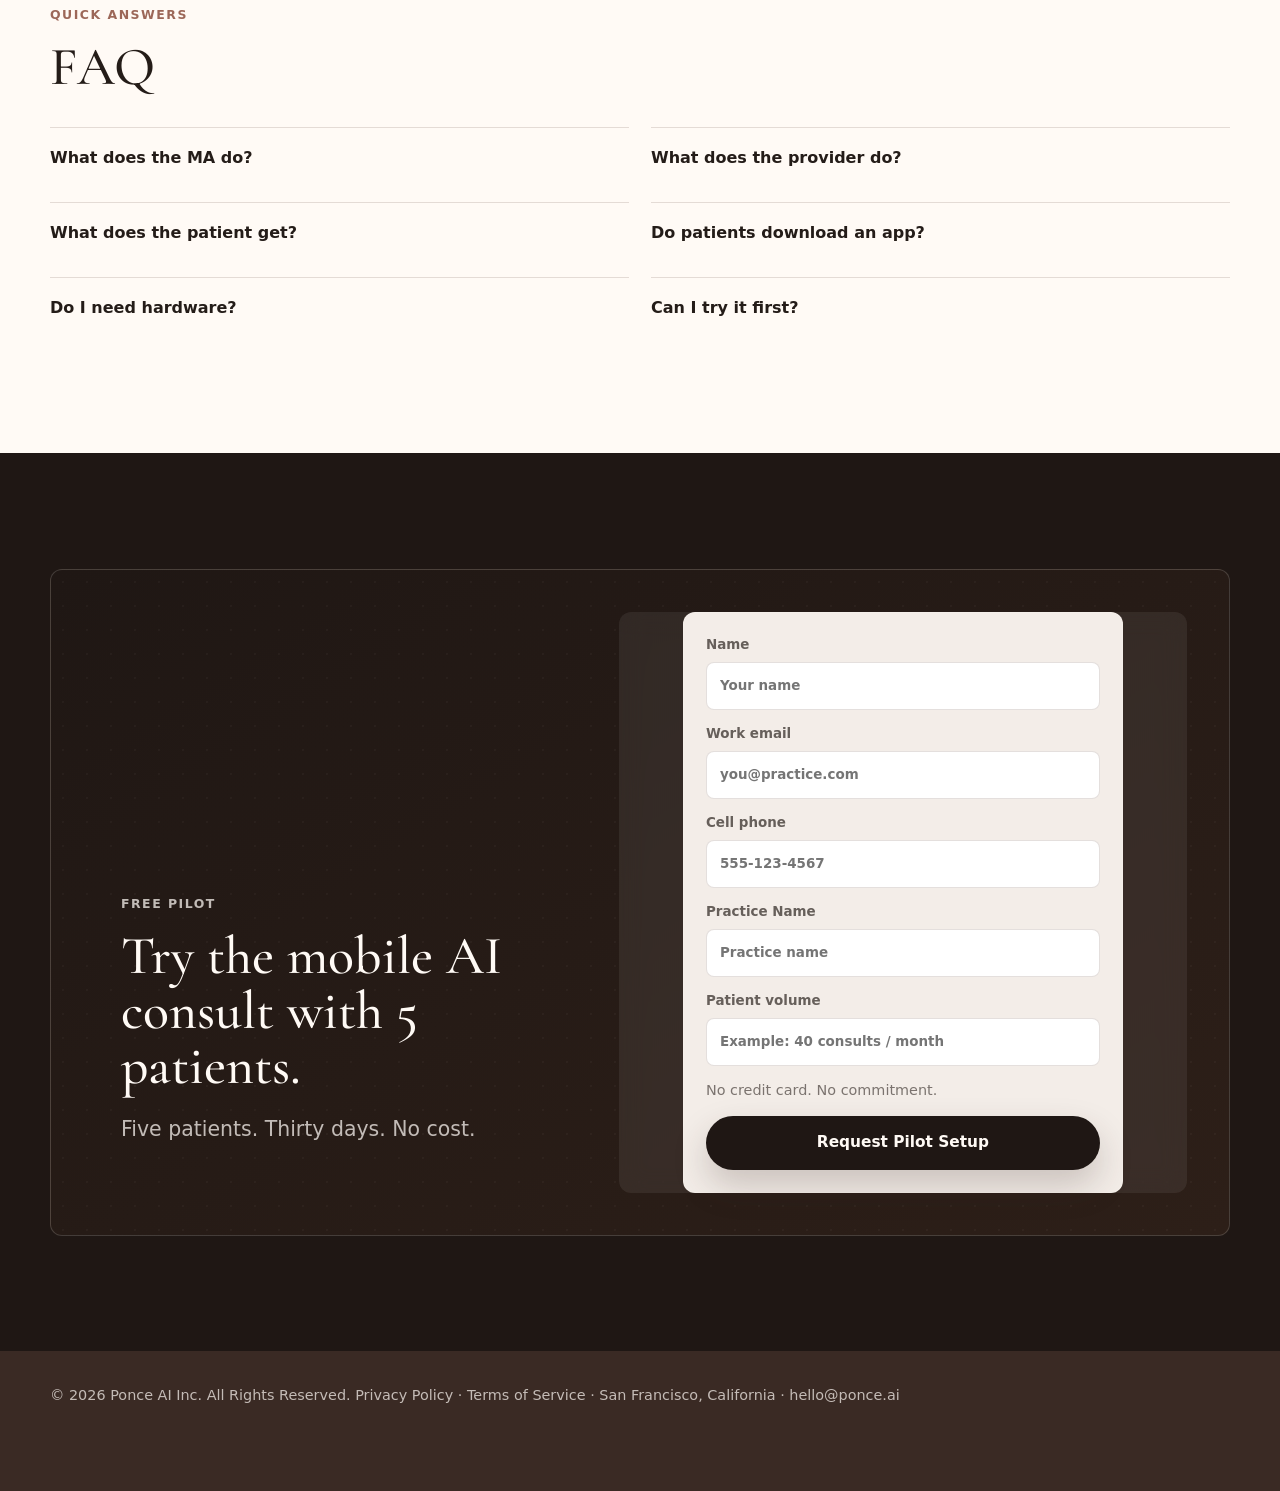
==== commit 7c7c7bb7: "add phone number to form" ====
--- a/index.html
+++ b/index.html
@@ -95,6 +95,23 @@
       });
     </script>
     <!-- End PostHog -->
+
+    <!-- Microsoft Clarity -->
+    <script type="text/javascript">
+      (function (c, l, a, r, i, t, y) {
+        c[a] =
+          c[a] ||
+          function () {
+            (c[a].q = c[a].q || []).push(arguments);
+          };
+        t = l.createElement(r);
+        t.async = 1;
+        t.src = "https://www.clarity.ms/tag/" + i;
+        y = l.getElementsByTagName(r)[0];
+        y.parentNode.insertBefore(t, y);
+      })(window, document, "clarity", "script", "wnjd8hkhom");
+    </script>
+    <!-- End Microsoft Clarity -->
 
     <link rel="preconnect" href="https://fonts.googleapis.com" />
     <link rel="preconnect" href="https://fonts.gstatic.com" crossorigin />
@@ -4524,6 +4541,17 @@
                   />
                 </label>
                 <label>
+                  Cell phone
+                  <input
+                    name="phone"
+                    type="tel"
+                    autocomplete="tel"
+                    inputmode="tel"
+                    placeholder="555-123-4567"
+                    required
+                  />
+                </label>
+                <label>
                   Practice Name
                   <input
                     name="practice"
@@ -4629,6 +4657,15 @@
               placeholder="you@practice.com"
           /></label>
           <label
+            >Cell phone<input
+              name="phone"
+              type="tel"
+              autocomplete="tel"
+              inputmode="tel"
+              placeholder="555-123-4567"
+              required
+          /></label>
+          <label
             >Practice<input
               name="practice"
               autocomplete="organization"
@@ -4702,11 +4739,13 @@
           const data = {
             name: f.querySelector("[name=name]")?.value?.trim() ?? "",
             email: f.querySelector("[name=email]")?.value?.trim() ?? "",
+            phone: f.querySelector("[name=phone]")?.value?.trim() ?? "",
             practice: f.querySelector("[name=practice]")?.value?.trim() ?? "",
             patientVolume: f.querySelector("[name=volume]")?.value?.trim() ?? "",
           };
-          if (!data.name || !data.email) {
-            note.textContent = "Please enter your name and email.";
+          if (!data.name || !data.email || !data.phone) {
+            note.textContent =
+              "Please enter your name, work email, and cell phone number.";
             return;
           }
           btn.disabled = true;
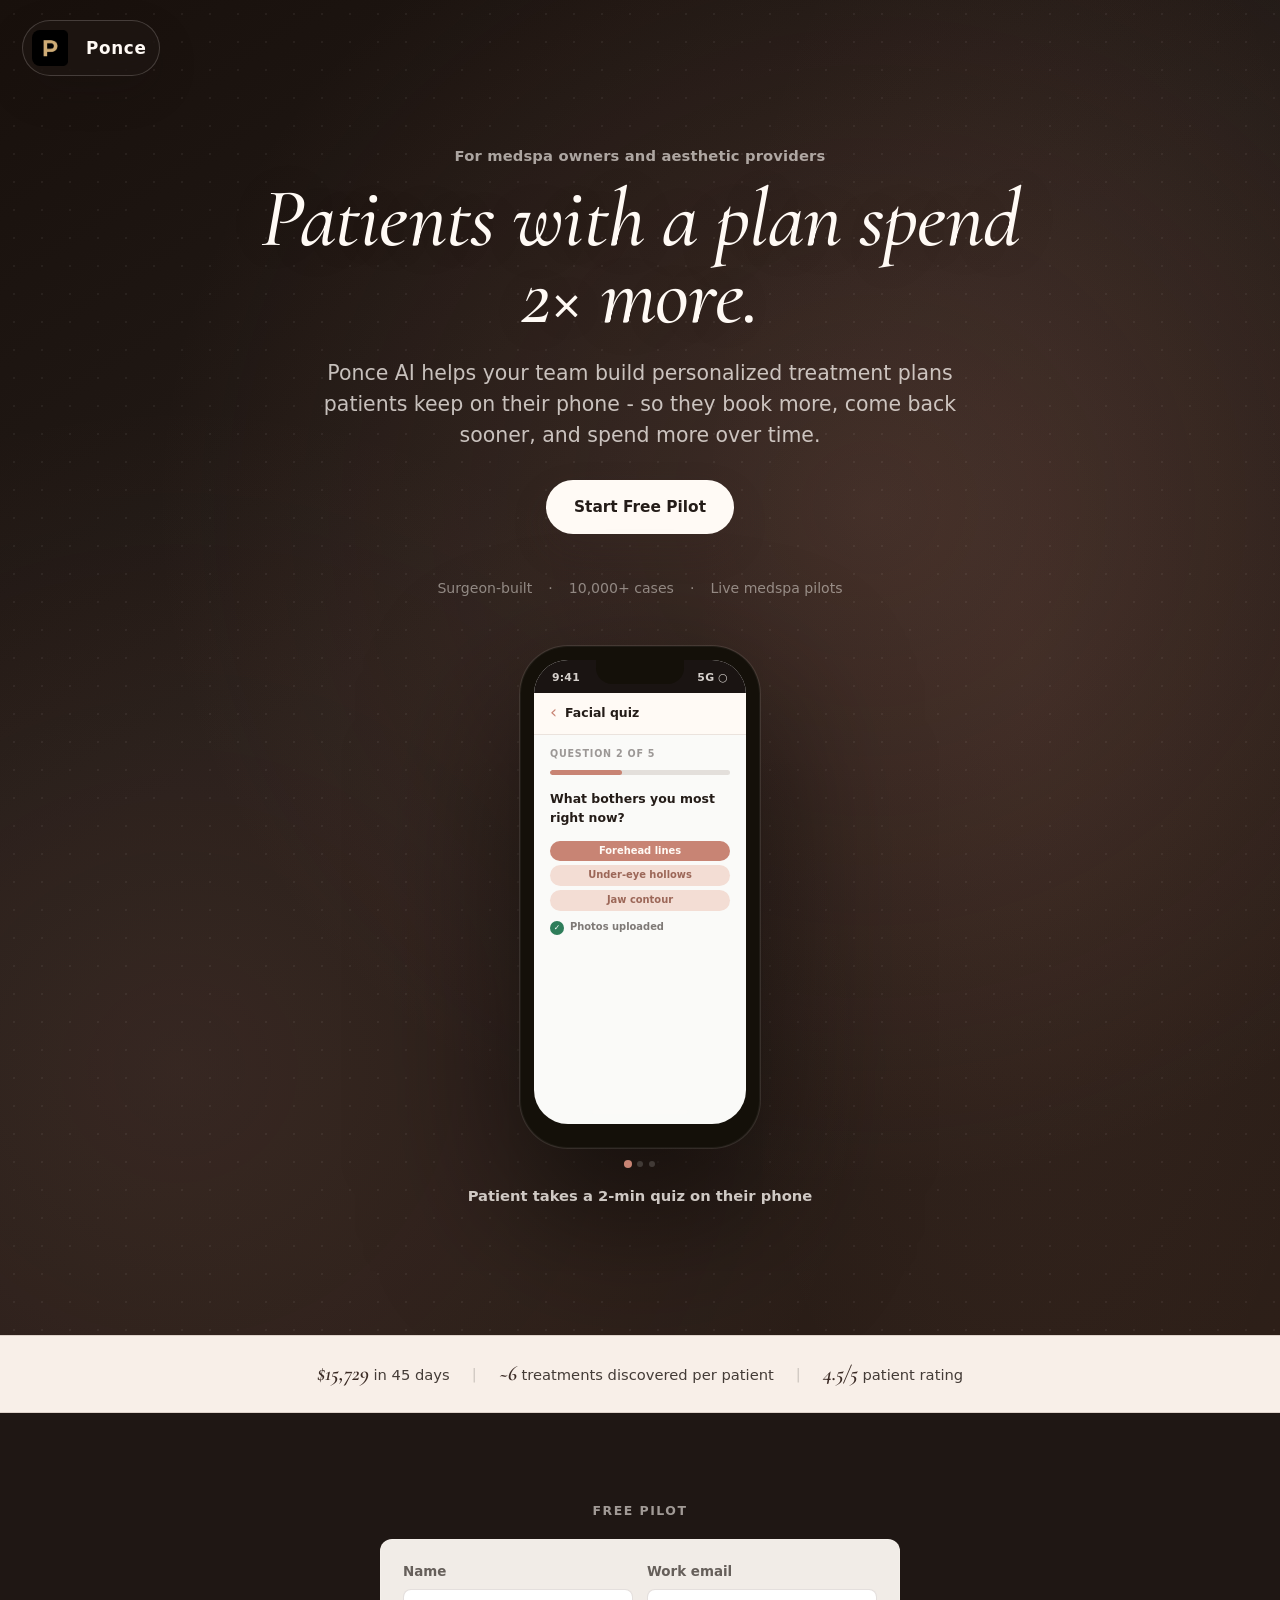
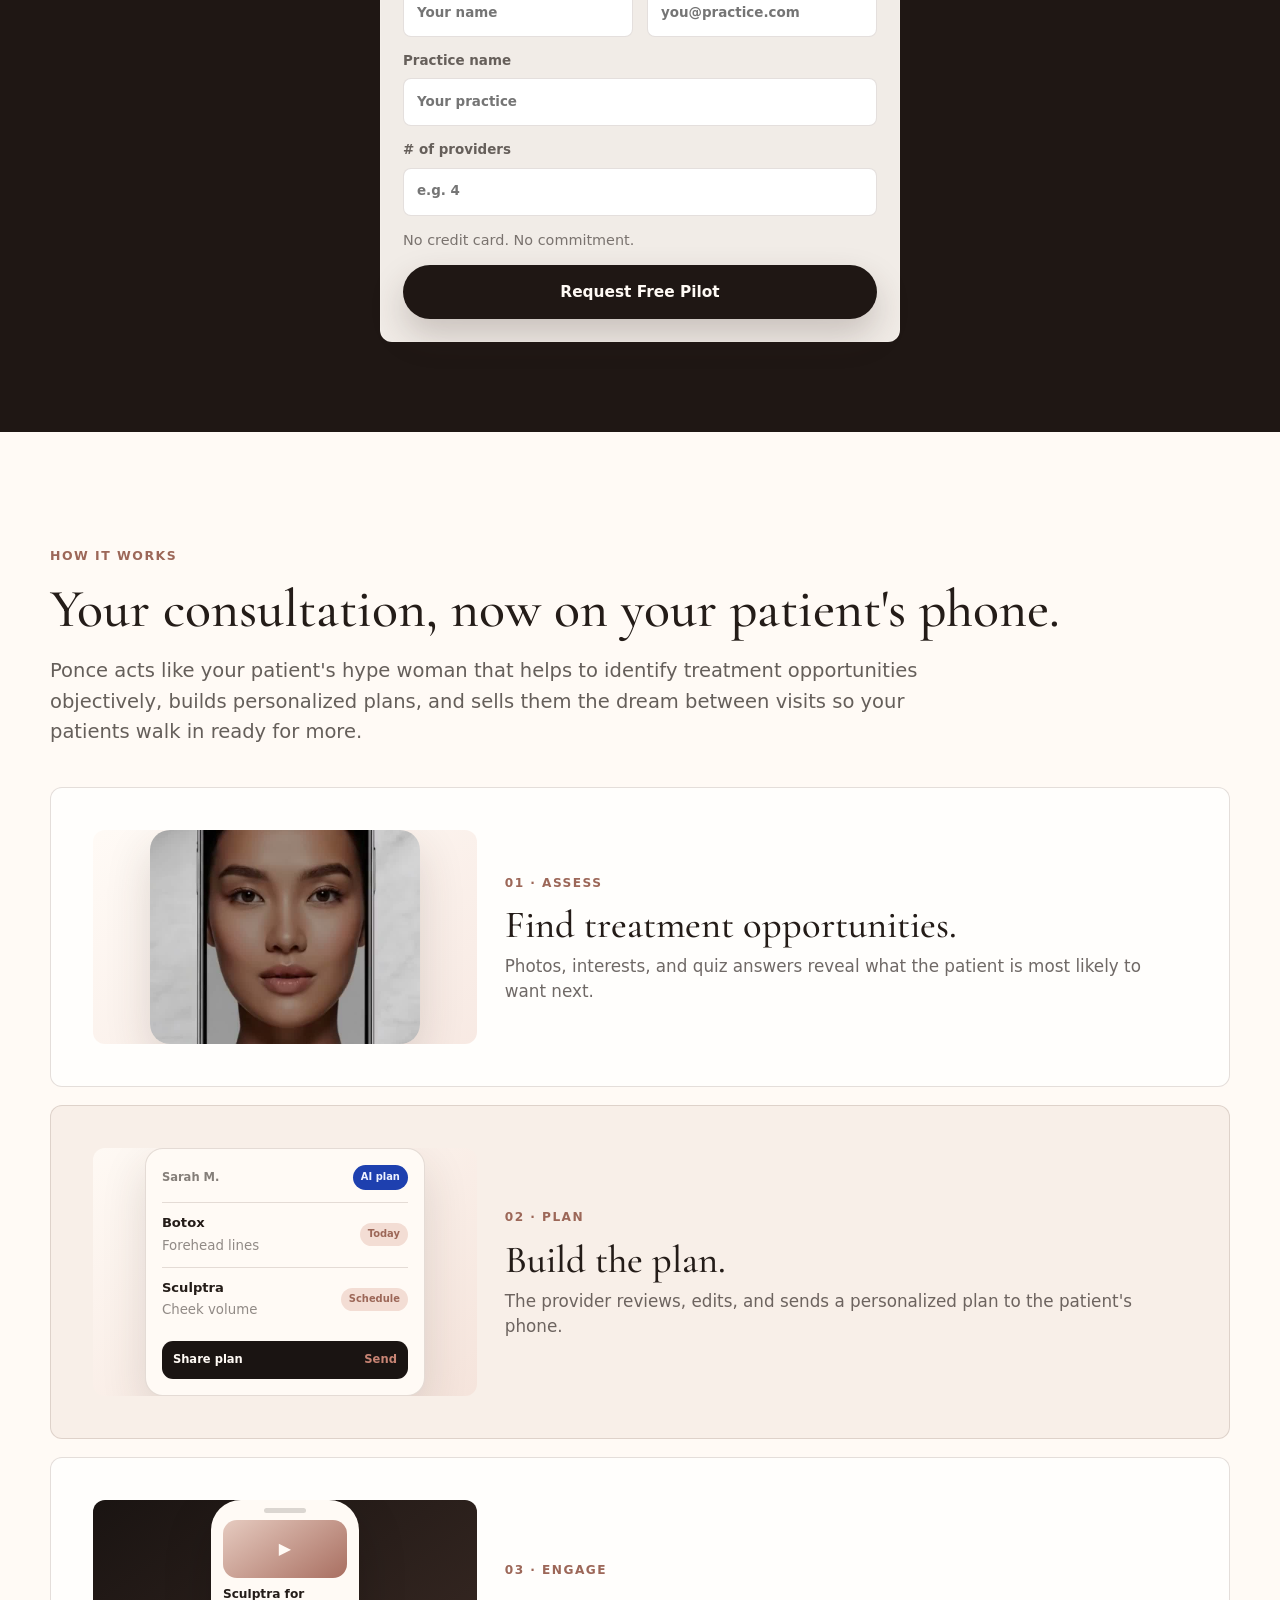
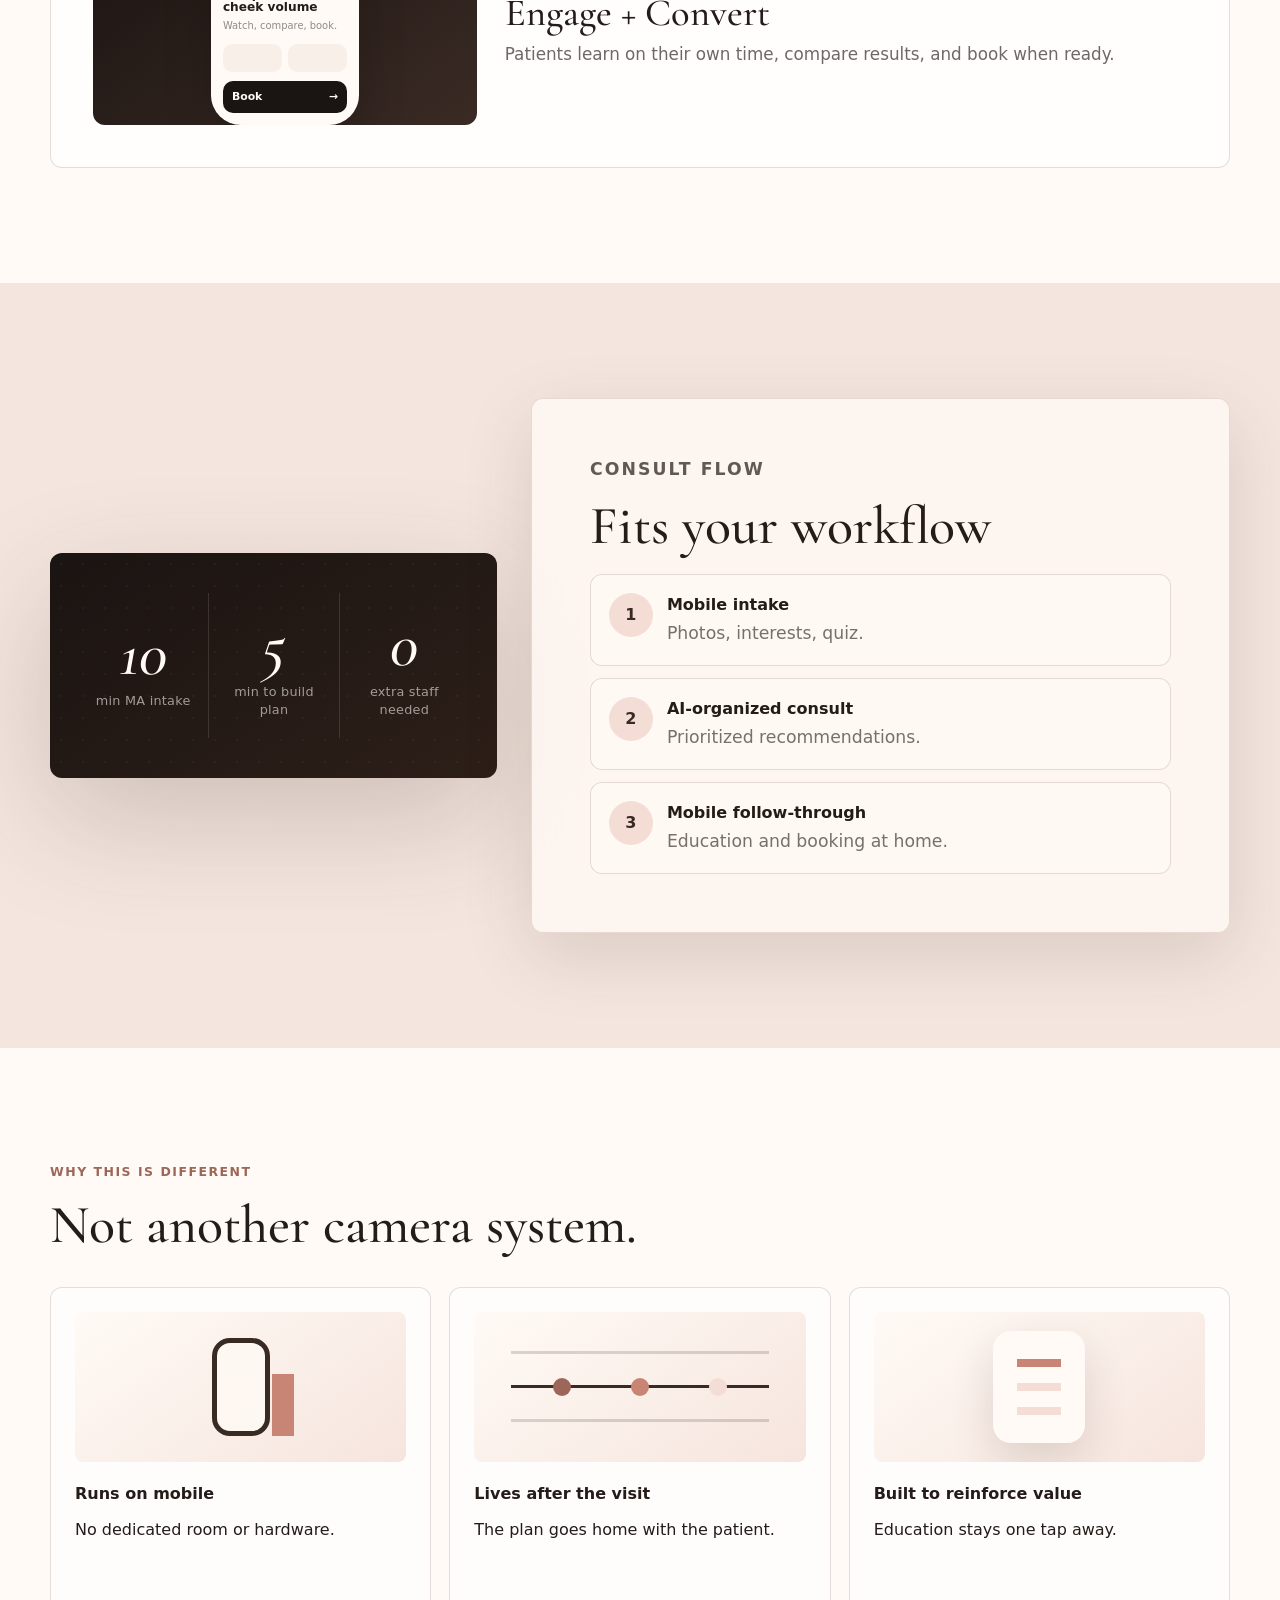
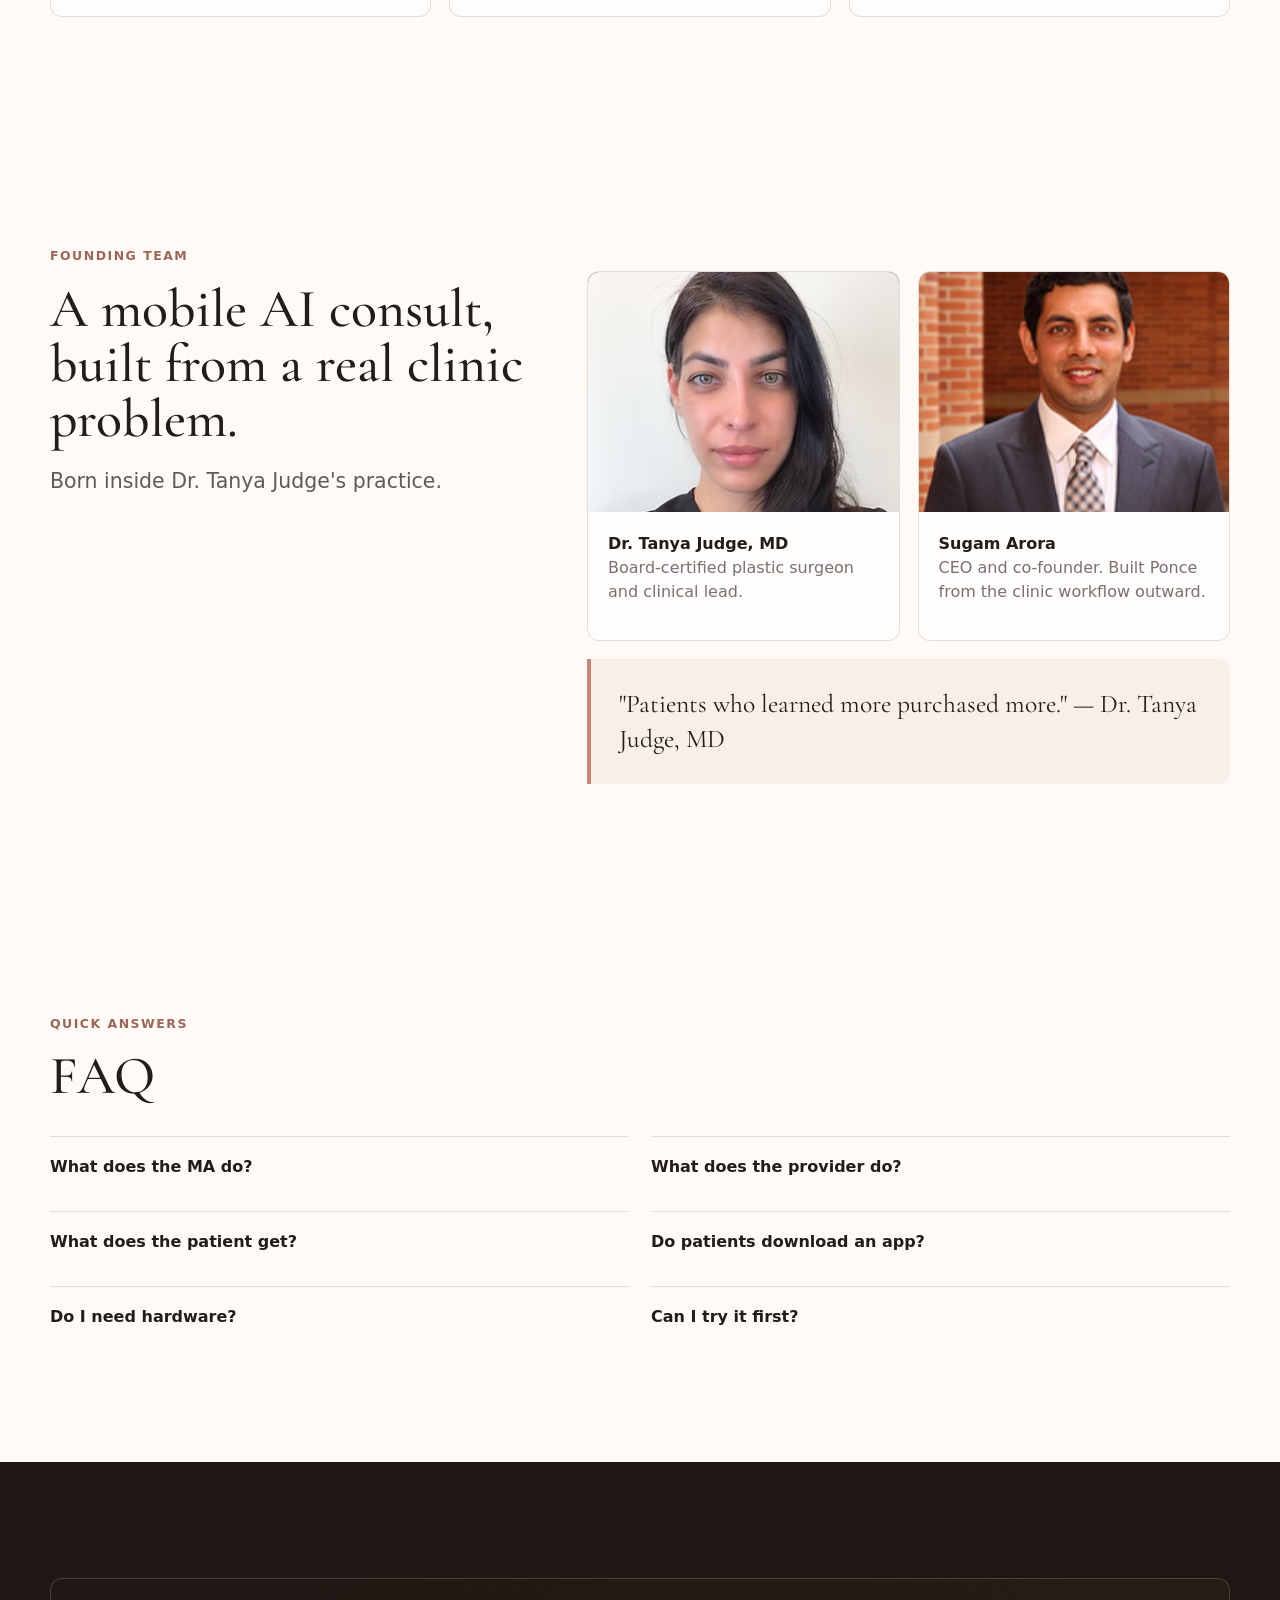
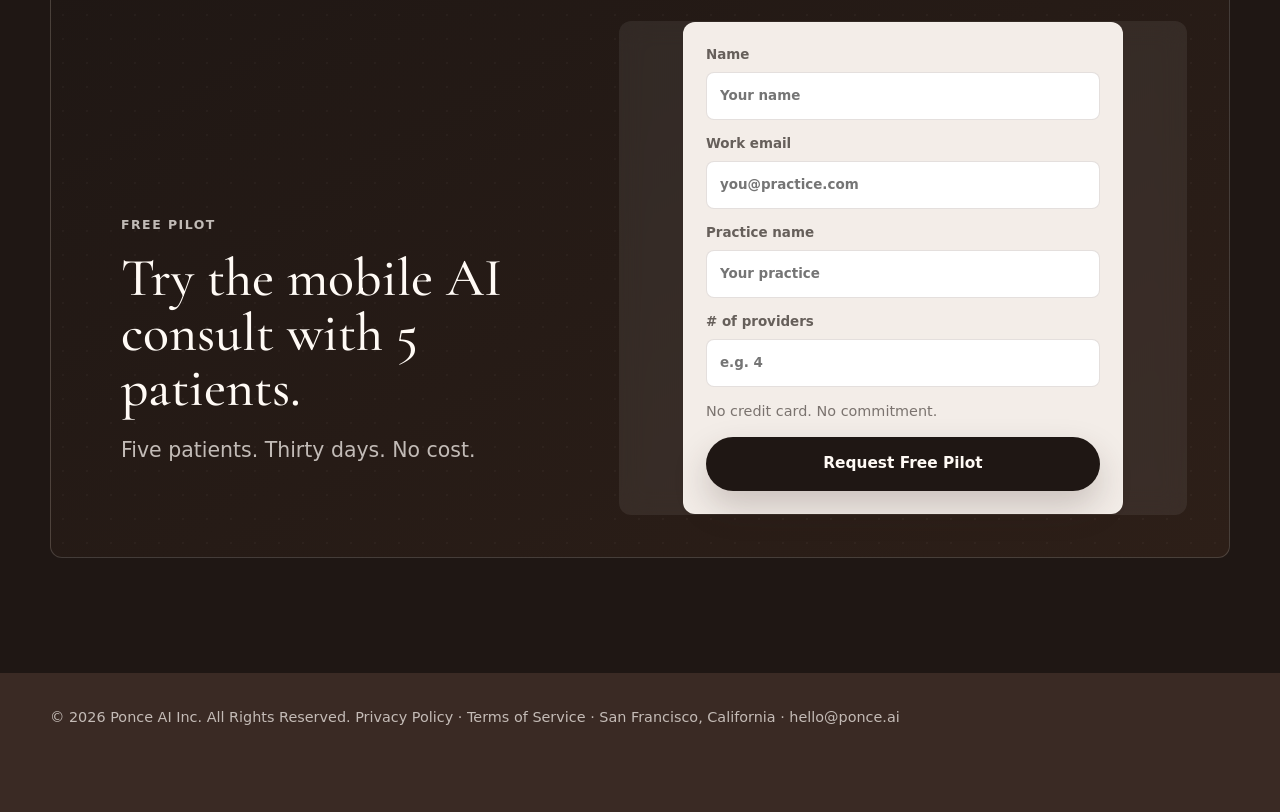
==== commit 3190ebd1: "landing page updates from may 15" ====
--- a/index.html
+++ b/index.html
@@ -510,6 +510,155 @@
         margin-top: -10px;
       }
 
+      .hero-audience {
+        display: block;
+        margin: 0 auto 14px;
+        max-width: 720px;
+        font-size: 0.92rem;
+        font-weight: 650;
+        color: rgba(255, 250, 245, 0.62);
+        letter-spacing: 0.01em;
+      }
+
+      .hero-carousel-viewport {
+        position: relative;
+        width: 100%;
+        max-width: 400px;
+        min-height: 500px;
+        margin: 0 auto;
+      }
+      .hero-slide-caption-wrap {
+        position: relative;
+        width: 100%;
+        max-width: 420px;
+        margin: 18px auto 0;
+        min-height: 3.1em;
+      }
+      .hero-slide-caption {
+        position: absolute;
+        left: 0;
+        right: 0;
+        top: 0;
+        margin: 0;
+        padding: 0 12px;
+        text-align: center;
+        font-size: 0.92rem;
+        font-weight: 650;
+        line-height: 1.45;
+        color: rgba(255, 250, 245, 0.78);
+        opacity: 0;
+        transition: opacity 550ms ease;
+        pointer-events: none;
+      }
+      .hero-slide-caption.active {
+        opacity: 1;
+      }
+      .tablet-shell {
+        width: min(340px, 90vw);
+        background: #141009;
+        border-radius: 22px;
+        padding: 11px;
+        box-shadow:
+          0 0 0 1px rgba(255, 250, 245, 0.1),
+          0 50px 120px rgba(0, 0, 0, 0.5),
+          inset 0 0 0 1px rgba(255, 250, 245, 0.05);
+        animation: floatCard 7s ease-in-out infinite;
+      }
+      .tablet-screen-inner {
+        background: #fafaf8;
+        border-radius: 14px;
+        overflow: hidden;
+        position: relative;
+        min-height: 440px;
+        display: flex;
+        flex-direction: column;
+      }
+      .hs-provider-top {
+        display: flex;
+        align-items: center;
+        justify-content: space-between;
+        padding: 10px 14px;
+        background: #1a1412;
+        color: rgba(255, 250, 245, 0.88);
+        font-size: 0.68rem;
+        font-weight: 700;
+        flex-shrink: 0;
+      }
+      .hs-provider-body {
+        flex: 1;
+        padding: 12px 14px 16px;
+        display: flex;
+        flex-direction: column;
+        gap: 10px;
+      }
+      .hs-approve-bar {
+        margin-top: auto;
+        display: flex;
+        align-items: center;
+        justify-content: space-between;
+        gap: 10px;
+        padding: 10px 12px;
+        border-radius: 8px;
+        background: #1a1412;
+        color: #fffaf5;
+        font-size: 0.72rem;
+        font-weight: 700;
+      }
+      .hs-approve-bar span {
+        font-size: 0.62rem;
+        font-weight: 650;
+        color: rgba(255, 250, 245, 0.55);
+      }
+      .proof-bar-strip {
+        padding: 22px 24px;
+        background: var(--cream);
+        border-top: 1px solid var(--line);
+        border-bottom: 1px solid var(--line);
+      }
+      .proof-bar-inner {
+        display: flex;
+        flex-wrap: wrap;
+        align-items: center;
+        justify-content: center;
+        gap: 12px 22px;
+        text-align: center;
+        font-size: clamp(0.86rem, 1.15vw, 0.98rem);
+        color: rgba(36, 28, 24, 0.85);
+      }
+      .proof-bar-inner strong {
+        font-family: var(--font-display);
+        font-size: clamp(1.12rem, 1.65vw, 1.32rem);
+        font-weight: 600;
+        font-style: italic;
+        color: var(--espresso);
+      }
+      .proof-bar-sep {
+        color: rgba(36, 28, 24, 0.2);
+        font-weight: 300;
+        user-select: none;
+      }
+      .pilot-early-wrap {
+        max-width: 520px;
+        margin: 0 auto;
+      }
+      .pilot-early-wrap .eyebrow {
+        text-align: center;
+        margin-bottom: 18px;
+        color: rgba(255, 250, 245, 0.58);
+      }
+      .pilot-early-wrap .pilot-form {
+        border: 1px solid rgba(255, 250, 245, 0.18);
+        border-radius: var(--r);
+        background: rgba(255, 250, 245, 0.94);
+      }
+      #pilot-form-primary {
+        scroll-margin-top: 100px;
+      }
+      .section.pilot-early {
+        padding-top: clamp(56px, 7vw, 96px);
+        padding-bottom: clamp(56px, 7vw, 96px);
+      }
+
       /* ─── HERO PHONE MOCKUP ───────────────────────────── */
       .hero-visual {
         position: relative;
@@ -555,6 +704,9 @@
         transition: opacity 700ms ease;
         display: flex;
         flex-direction: column;
+        align-items: center;
+        justify-content: center;
+        padding: 8px 0 0;
       }
       .hero-slide.active {
         opacity: 1;
@@ -4038,13 +4190,14 @@
       </span>
       <span class="brand-word">Ponce</span>
     </div>
-    <a class="top-cta" href="#pilot-section-form">Start Free Pilot</a>
+    <a class="top-cta" href="#pilot-form-primary">Start Free Pilot</a>
 
     <div class="page">
       <!-- ═══ HERO ═══════════════════════════════════════ -->
       <section class="hero" id="top" data-theme="dark">
         <div class="inner hero-grid">
           <div class="hero-copy">
+            <span class="hero-audience">For medspa owners and aesthetic providers</span>
             <h1>Patients with a plan spend 2× more.</h1>
             <p class="lead">
               Ponce AI helps your team build personalized treatment plans
@@ -4052,7 +4205,7 @@
               and spend more over time.
             </p>
             <div class="hero-actions">
-              <a class="button" href="#pilot-section-form">Start Free Pilot</a>
+              <a class="button" href="#pilot-form-primary">Start Free Pilot</a>
             </div>
           </div>
 
@@ -4062,111 +4215,212 @@
             <span>Live medspa pilots</span>
           </div>
 
-          <div class="hero-visual" aria-label="Animated product story">
-            <div class="hero-cinematic" id="hero-cinematic">
-              <div class="hc-frame">
-                <video
-                  class="hc-video"
-                  src="assets/hero-concepts/ponce-ai-ultra-minimal-iphone-face-mesh-v5-pingpong.mp4"
-                  poster="assets/hero-concepts/ponce-ai-ultra-minimal-iphone-face-mesh-v5-poster.jpg"
-                  autoplay
-                  muted
-                  loop
-                  playsinline
-                  preload="metadata"
-                  aria-label="Animated iPhone facial mesh scan"
-                ></video>
+          <div class="hero-visual" aria-label="Product demonstration">
+            <div class="hero-carousel-viewport">
+              <div class="hero-slide active">
+                <div class="phone-shell" aria-hidden="true">
+                  <div class="phone-notch"></div>
+                  <div class="phone-screen-inner">
+                    <div class="hs-statusbar">
+                      <span>9:41</span><span>5G ○</span>
+                    </div>
+                    <div class="hs-appbar">
+                      <span class="hs-back">‹</span><span class="hs-title">Facial quiz</span>
+                    </div>
+                    <div class="hs-content">
+                      <span class="hs-label">Question 2 of 5</span>
+                      <div
+                        style="
+                          height: 5px;
+                          background: rgba(89, 58, 48, 0.14);
+                          border-radius: 99px;
+                          overflow: hidden;
+                        "
+                      >
+                        <div
+                          style="
+                            width: 40%;
+                            height: 100%;
+                            background: var(--rose);
+                            border-radius: 99px;
+                          "
+                        ></div>
+                      </div>
+                      <p
+                        style="
+                          margin: 6px 0 4px;
+                          font-size: 0.78rem;
+                          font-weight: 800;
+                          color: var(--ink);
+                        "
+                      >
+                        What bothers you most right now?
+                      </p>
+                      <div class="hs-chips" style="flex-direction: column; align-items: stretch">
+                        <span class="hs-chip" style="text-align: center">Forehead lines</span>
+                        <span class="hs-chip empty" style="text-align: center">Under-eye hollows</span>
+                        <span class="hs-chip empty" style="text-align: center">Jaw contour</span>
+                      </div>
+                      <span class="hs-status" style="margin-top: auto">
+                        <span class="hs-check">✓</span> Photos uploaded
+                      </span>
+                    </div>
+                    <span class="phone-home-bar"></span>
+                  </div>
+                </div>
               </div>
+              <div class="hero-slide">
+                <div class="tablet-shell" aria-hidden="true">
+                  <div class="tablet-screen-inner">
+                    <div class="hs-provider-top">
+                      <span>← Review</span>
+                      <span>Sarah M.</span>
+                      <span style="opacity: 0.5">···</span>
+                    </div>
+                    <div class="hs-provider-body">
+                      <span class="hs-label">AI-organized · draft</span>
+                      <div class="hs-rx-list">
+                        <div class="hs-rx-item">
+                          <div class="hs-rx-left">
+                            <span class="hs-rx-name">Botox</span>
+                            <span class="hs-rx-area">Forehead · glabella</span>
+                          </div>
+                          <span class="hs-rx-badge today">Today</span>
+                        </div>
+                        <div class="hs-rx-item">
+                          <div class="hs-rx-left">
+                            <span class="hs-rx-name">Sculptra</span>
+                            <span class="hs-rx-area">Cheek volume</span>
+                          </div>
+                          <span class="hs-rx-badge sched">Schedule</span>
+                        </div>
+                        <div class="hs-rx-item">
+                          <div class="hs-rx-left">
+                            <span class="hs-rx-name">Skincare protocol</span>
+                            <span class="hs-rx-area">Home care</span>
+                          </div>
+                          <span class="hs-rx-badge sched">Add</span>
+                        </div>
+                      </div>
+                      <div class="hs-approve-bar">
+                        <span>Ready in ~30 sec</span>
+                        Approve &amp; send →
+                      </div>
+                    </div>
+                  </div>
+                </div>
+              </div>
+              <div class="hero-slide">
+                <div class="phone-shell" aria-hidden="true">
+                  <div class="phone-notch"></div>
+                  <div class="phone-screen-inner">
+                    <div class="hs-statusbar">
+                      <span>9:41</span><span>5G ○</span>
+                    </div>
+                    <div class="hs-appbar">
+                      <span class="hs-back">‹</span><span class="hs-title">Your plan</span>
+                    </div>
+                    <div class="hs-content">
+                      <div class="hs-pv-header">
+                        <span class="hs-pv-name">Your treatment plan</span>
+                        <span class="hs-pv-count">3 items</span>
+                      </div>
+                      <div class="hs-pv-face-row">
+                        <div class="hs-pv-mini-face">
+                          <span class="hs-pv-dot" style="left: 62%; top: 38%"></span>
+                        </div>
+                        <div class="hs-pv-zones">
+                          <div class="hs-pv-zone">Forehead · priority</div>
+                          <div class="hs-pv-zone">Mid-face volume</div>
+                        </div>
+                      </div>
+                      <div class="hs-pv-card">
+                        <div class="hs-pv-card-name">Sculptra — cheek volume</div>
+                        <div class="hs-pv-card-sub">Watch overview · compare results</div>
+                        <div class="hs-pv-card-btns">
+                          <span class="hs-pv-card-btn">Learn</span>
+                          <span class="hs-pv-card-btn">Ask</span>
+                        </div>
+                      </div>
+                      <div class="hs-pv-book">
+                        <span class="hs-pv-book-txt">Book your next visit</span>
+                        <span class="hs-pv-book-cta">Book →</span>
+                      </div>
+                    </div>
+                    <span class="phone-home-bar"></span>
+                  </div>
+                </div>
+              </div>
+            </div>
+            <div class="phone-dots" role="presentation">
+              <span class="hero-dot active" aria-hidden="true"></span>
+              <span class="hero-dot" aria-hidden="true"></span>
+              <span class="hero-dot" aria-hidden="true"></span>
+            </div>
+            <div class="hero-slide-caption-wrap">
+              <p class="hero-slide-caption active">
+                Patient takes a 2-min quiz on their phone
+              </p>
+              <p class="hero-slide-caption">You review and approve the plan in 30 seconds</p>
+              <p class="hero-slide-caption">
+                They go home with a plan — and book more
+              </p>
             </div>
           </div>
         </div>
       </section>
 
-      <!-- ═══ LOGO CLOUD ════════════════════════════════════ -->
-      <section class="section logo-cloud-section">
-        <div class="inner">
-          <p class="eyebrow">Featured, presented, integrated</p>
-          <h2>Built for aesthetics.</h2>
-          <div
-            class="logo-cloud"
-            aria-label="Recognition, event, and integration logos"
-          >
-            <a class="logo-item reveal" href="https://medtechinnovator.org/" target="_blank" rel="noopener">
-              <img src="assets/logos/medtech-innovator.jpg" alt="MedTech Innovator" />
-            </a>
-            <a class="logo-item reveal reveal-delay-1" href="https://register.octaneoc.org/atf2026" target="_blank" rel="noopener">
-              <img src="assets/logos/aesthetics-tech-forum.png" alt="Aesthetics Tech Forum" />
-            </a>
-            <a class="logo-item reveal reveal-delay-1" href="https://coremasterysummit.com/" target="_blank" rel="noopener">
-              <img src="assets/logos/core-mastery-summit.png" alt="Core Mastery Summit" />
-            </a>
-            <a class="logo-item reveal reveal-delay-2" href="https://www.medicalspashow.com/" target="_blank" rel="noopener">
-              <img src="assets/logos/amspa-show.png" alt="AmSpa Medical Spa Show" />
-            </a>
-            <a class="logo-item reveal reveal-delay-2" href="https://www.ponce.ai/post/ponce-ai-patientnow-for-medspas-automates-engagement-and-elevates-the-aesthetic-experience" target="_blank" rel="noopener">
-              <img src="assets/logos/patient-now.svg" alt="PatientNow" />
-            </a>
-            <a class="logo-item reveal reveal-delay-3" href="https://www.ponce.ai/post/ponce-ai-boulevard-medspa-software-transforming-medspa-bookings-into-40-more-treatment-revenue" target="_blank" rel="noopener">
-              <img src="assets/logos/boulevard.png" alt="Boulevard" />
-            </a>
-            <a class="logo-item reveal reveal-delay-3" href="https://www.4d-emr.com/" target="_blank" rel="noopener">
-              <img src="assets/logos/4d-emr.png" alt="4D EMR" />
-            </a>
-          </div>
+      <!-- ═══ PROOF BAR ═══════════════════════════════════ -->
+      <section class="proof-bar-strip" aria-label="Pilot results summary">
+        <div class="inner proof-bar-inner">
+          <span><strong>$15,729</strong> in 45 days</span>
+          <span class="proof-bar-sep" aria-hidden="true">|</span>
+          <span><strong>~6</strong> treatments discovered per patient</span>
+          <span class="proof-bar-sep" aria-hidden="true">|</span>
+          <span><strong>4.5/5</strong> patient rating</span>
         </div>
       </section>
 
-      <!-- ═══ WHY IT MATTERS ══════════════════════════════ -->
-      <section class="why-plan" data-theme="dark">
-        <div class="inner why-plan-grid">
-          <div>
-            <p class="eyebrow">Why the plan matters</p>
-            <h2>Patients buy <i>more</i> when the next step feels clear.</h2>
-            <p class="why-plan-callout">
-              Patients who use Ponce spend up to 2x more over their treatment
-              journey.
-            </p>
-            <div class="why-compare" aria-hidden="true">
-              <div class="why-compare-row">
-                <span class="why-compare-label">Without plan</span>
-                <div class="why-compare-track"><div class="why-compare-fill" style="width:48%"></div></div>
-                <span class="why-compare-val">$1,200</span>
-              </div>
-              <div class="why-compare-row">
-                <span class="why-compare-label">With Ponce</span>
-                <div class="why-compare-track accent"><div class="why-compare-fill" style="width:96%"></div></div>
-                <span class="why-compare-val accent">$2,400</span>
-              </div>
-              <p class="why-compare-caption">Avg. patient spend · illustrative</p>
-            </div>
-            <p class="lead">
-              Ponce turns interest into an easy to understand plan patients can
-              keep on their phone.
-            </p>
-          </div>
-          <div class="confidence-stack">
-            <div class="confidence-card">
-              <div class="conf-icon">
-                <svg width="18" height="18" viewBox="0 0 24 24" fill="none" stroke="currentColor" stroke-width="1.6" stroke-linecap="round" stroke-linejoin="round" aria-hidden="true"><circle cx="12" cy="8" r="4"/><path d="M4 20c0-4 3.6-7 8-7s8 3 8 7"/></svg>
-              </div>
-              <strong>Recommendations unique to each face</strong>
-              <p>Grounded in their photos, goals, and your clinical read.</p>
-            </div>
-            <div class="confidence-card">
-              <div class="conf-icon">
-                <svg width="18" height="18" viewBox="0 0 24 24" fill="none" stroke="currentColor" stroke-width="1.6" stroke-linecap="round" stroke-linejoin="round" aria-hidden="true"><polyline points="22 7 13.5 15.5 8.5 10.5 2 17"/><polyline points="16 7 22 7 22 13"/></svg>
-              </div>
-              <strong>Reinforces treatment value</strong>
-              <p>Videos, before/afters, and simple explanations.</p>
-            </div>
-            <div class="confidence-card">
-              <div class="conf-icon">
-                <svg width="18" height="18" viewBox="0 0 24 24" fill="none" stroke="currentColor" stroke-width="1.6" stroke-linecap="round" stroke-linejoin="round" aria-hidden="true"><circle cx="12" cy="12" r="9"/><polyline points="12 7 12 12 15.5 15.5"/></svg>
-              </div>
-              <strong>Offload repetitive treatment and product explanations</strong>
-              <p>Less repetition. More clinical judgment.</p>
-            </div>
-          </div>
+      <!-- ═══ PILOT FORM (EARLY) ═══════════════════════════ -->
+      <section class="section final-cta pilot-early" data-theme="dark">
+        <div class="inner pilot-early-wrap">
+          <p class="eyebrow">Free pilot</p>
+          <form class="pilot-form" id="pilot-form-primary">
+            <label>
+              Name
+              <input name="name" autocomplete="name" placeholder="Your name" required />
+            </label>
+            <label>
+              Work email
+              <input
+                name="email"
+                type="email"
+                autocomplete="email"
+                placeholder="you@practice.com"
+                required
+              />
+            </label>
+            <label class="full">
+              Practice name
+              <input
+                name="practice"
+                autocomplete="organization"
+                placeholder="Your practice"
+                required
+              />
+            </label>
+            <label class="full">
+              # of providers
+              <input
+                name="providers"
+                inputmode="numeric"
+                placeholder="e.g. 4"
+                required
+              />
+            </label>
+            <p class="form-note full">No credit card. No commitment.</p>
+            <button class="button full" type="submit">Request Free Pilot</button>
+          </form>
         </div>
       </section>
 
@@ -4196,7 +4450,7 @@
                 ></video>
               </div>
               <div>
-                <span class="story-kicker">01 · Assess + Discover</span>
+                <span class="story-kicker">01 · Assess</span>
                 <h3>Find treatment opportunities.</h3>
                 <p>
                   Photos, interests, and quiz answers reveal what the patient is
@@ -4227,7 +4481,7 @@
                 </div>
               </div>
               <div>
-                <span class="story-kicker">02 · Plan + share</span>
+                <span class="story-kicker">02 · Plan</span>
                 <h3>Build the plan.</h3>
                 <p>
                   The provider reviews, edits, and sends a personalized plan to
@@ -4250,7 +4504,7 @@
                 </div>
               </div>
               <div>
-                <span class="story-kicker">03 · After the visit</span>
+                <span class="story-kicker">03 · Engage</span>
                 <h3>Engage + Convert</h3>
                 <p>
                   Patients learn on their own time, compare results, and book
@@ -4280,8 +4534,8 @@
             </div>
           </div>
           <div class="callout-box">
-            <p class="eyebrow">Team adoption</p>
-            <h2>Fits the consult you already run.</h2>
+            <p class="eyebrow">Consult flow</p>
+            <h2>Fits your workflow</h2>
             <div class="use-flow-list">
               <div class="use-flow-item">
                 <div class="use-flow-icon">1</div>
@@ -4304,85 +4558,6 @@
                   <p>Education and booking at home.</p>
                 </div>
               </div>
-            </div>
-          </div>
-        </div>
-      </section>
-
-      <!-- ═══ PROOF / RESULTS ══════════════════════════════ -->
-      <section class="section proof-section">
-        <div class="inner">
-          <p class="eyebrow">The proof</p>
-          <h2>Real results from a real medspa</h2>
-          <p class="lead">A 45-day pilot with mobile AI plans.</p>
-          <div class="proof-block">
-            <div class="proof-stats-row">
-              <article class="metric proof-metric reveal">
-                <strong>$15,729</strong>
-                <p>new revenue</p>
-                <div class="metric-visual revenue-bar" aria-hidden="true"></div>
-              </article>
-              <article class="metric proof-metric reveal reveal-delay-1">
-                <strong>~6</strong>
-                <p>treatments discovered per patient</p>
-                <div class="metric-visual treatment-dots" aria-hidden="true">
-                  <span></span><span></span><span></span><span></span
-                  ><span></span><span></span>
-                </div>
-              </article>
-              <article class="metric proof-metric reveal reveal-delay-2">
-                <strong>4.5 / 5</strong>
-                <p>patient rating</p>
-                <div class="metric-visual stars" aria-hidden="true">★★★★½</div>
-              </article>
-            </div>
-            <figure class="proof-testimonial reveal reveal-delay-3">
-              <div class="proof-testimonial-photo">
-                <img
-                  src="assets/generated-landing/proof-patient-warm-01.png"
-                  alt="Illustrative medspa-style portrait generated to match the site's warm ivory, rose, and espresso palette; not a photo of a specific real patient."
-                  width="1024"
-                  height="1024"
-                  loading="lazy"
-                />
-              </div>
-              <blockquote class="quote">
-                "It was fun to learn how my injector can help me look the way I
-                want." — Pilot patient
-              </blockquote>
-            </figure>
-          </div>
-        </div>
-      </section>
-
-      <!-- ═══ THE OFFER ════════════════════════════════════ -->
-      <section class="section offer" id="offer" data-theme="dark">
-        <div class="inner offer-card">
-          <div>
-            <p class="eyebrow">The offer</p>
-            <h2>Try the mobile AI consult with 5 patients.</h2>
-            <p class="lead">Real patients. Real plans. No cost.</p>
-            <a class="button" href="#pilot-section-form"
-              >Start Your Free Pilot</a
-            >
-          </div>
-          <div class="offer-visual reveal">
-            <img
-              class="offer-photo"
-              src="assets/ideogram-landing/pilot-proof.jpeg"
-              alt=""
-              aria-hidden="true"
-              loading="lazy"
-            />
-            <div
-              class="offer-visual-inner pilot-board"
-              aria-label="Free pilot details"
-            >
-              <div class="pilot-tile">
-                <strong>5</strong><span>patients</span>
-              </div>
-              <div class="pilot-tile"><strong>30</strong><span>days</span></div>
-              <div class="pilot-tile"><strong>$0</strong><span>cost</span></div>
             </div>
           </div>
         </div>
@@ -4522,13 +4697,14 @@
               <p class="lead">Five patients. Thirty days. No cost.</p>
             </div>
             <div class="final-mark">
-              <form class="pilot-form" id="pilot-section-form">
+              <form class="pilot-form" id="pilot-form-footer">
                 <label>
                   Name
                   <input
                     name="name"
                     autocomplete="name"
                     placeholder="Your name"
+                    required
                   />
                 </label>
                 <label>
@@ -4538,38 +4714,29 @@
                     type="email"
                     autocomplete="email"
                     placeholder="you@practice.com"
-                  />
-                </label>
-                <label>
-                  Cell phone
-                  <input
-                    name="phone"
-                    type="tel"
-                    autocomplete="tel"
-                    inputmode="tel"
-                    placeholder="555-123-4567"
                     required
                   />
                 </label>
                 <label>
-                  Practice Name
+                  Practice name
                   <input
                     name="practice"
                     autocomplete="organization"
-                    placeholder="Practice name"
+                    placeholder="Your practice"
+                    required
                   />
                 </label>
                 <label>
-                  Patient volume
+                  # of providers
                   <input
-                    name="volume"
-                    placeholder="Example: 40 consults / month"
+                    name="providers"
+                    inputmode="numeric"
+                    placeholder="e.g. 4"
+                    required
                   />
                 </label>
                 <p class="form-note">No credit card. No commitment.</p>
-                <button class="button" type="submit">
-                  Request Pilot Setup
-                </button>
+                <button class="button" type="submit">Request Free Pilot</button>
               </form>
             </div>
           </div>
@@ -4584,7 +4751,7 @@
       </footer>
     </div>
 
-    <a class="sticky-mobile" href="#pilot-section-form">Start Free Pilot</a>
+    <a class="sticky-mobile" href="#pilot-form-primary">Start Free Pilot</a>
 
     <!-- ═══ DEMO MODAL ════════════════════════════════════ -->
     <div class="modal" id="demo-modal" aria-hidden="true">
@@ -4647,7 +4814,11 @@
         </div>
         <form class="pilot-form" id="pilot-form">
           <label
-            >Name<input name="name" autocomplete="name" placeholder="Your name"
+            >Name<input
+              name="name"
+              autocomplete="name"
+              placeholder="Your name"
+              required
           /></label>
           <label
             >Work email<input
@@ -4655,26 +4826,21 @@
               type="email"
               autocomplete="email"
               placeholder="you@practice.com"
-          /></label>
-          <label
-            >Cell phone<input
-              name="phone"
-              type="tel"
-              autocomplete="tel"
-              inputmode="tel"
-              placeholder="555-123-4567"
               required
           /></label>
           <label
-            >Practice<input
+            >Practice name<input
               name="practice"
               autocomplete="organization"
-              placeholder="Practice name"
+              placeholder="Your practice"
+              required
           /></label>
           <label
-            >Patient volume<input
-              name="volume"
-              placeholder="Example: 40 consults / month"
+            ># of providers<input
+              name="providers"
+              inputmode="numeric"
+              placeholder="e.g. 4"
+              required
           /></label>
           <label class="full"
             >What would you like to test?<textarea
@@ -4683,7 +4849,7 @@
             ></textarea>
           </label>
           <p class="form-note">No credit card. No commitment.</p>
-          <button class="button full" type="submit">Request Pilot Setup</button>
+          <button class="button full" type="submit">Request Free Pilot</button>
         </form>
       </div>
     </div>
@@ -4736,16 +4902,18 @@
           const f = e.currentTarget;
           const note = f.querySelector(".form-note");
           const btn = f.querySelector("button[type=submit]");
+          const providers =
+            f.querySelector("[name=providers]")?.value?.trim() ?? "";
           const data = {
             name: f.querySelector("[name=name]")?.value?.trim() ?? "",
             email: f.querySelector("[name=email]")?.value?.trim() ?? "",
-            phone: f.querySelector("[name=phone]")?.value?.trim() ?? "",
+            phone: "",
             practice: f.querySelector("[name=practice]")?.value?.trim() ?? "",
-            patientVolume: f.querySelector("[name=volume]")?.value?.trim() ?? "",
+            patientVolume: providers,
           };
-          if (!data.name || !data.email || !data.phone) {
+          if (!data.name || !data.email || !data.practice || !providers) {
             note.textContent =
-              "Please enter your name, work email, and cell phone number.";
+              "Please enter your name, work email, practice name, and number of providers.";
             return;
           }
           btn.disabled = true;
@@ -4772,23 +4940,26 @@
         });
       });
 
-      /* ── Hero phone slide cycling (if present) ───────────── */
+      /* ── Hero product carousel ─────────────────────────── */
       const heroSlides = document.querySelectorAll(".hero-slide");
       const heroDots = document.querySelectorAll(".hero-dot");
+      const heroCaptions = document.querySelectorAll(".hero-slide-caption");
       let currentSlide = 0;
       if (heroSlides.length > 1) {
         window.setInterval(() => {
           heroSlides[currentSlide].classList.remove("active");
           heroDots[currentSlide]?.classList.remove("active");
+          heroCaptions[currentSlide]?.classList.remove("active");
           currentSlide = (currentSlide + 1) % heroSlides.length;
           heroSlides[currentSlide].classList.add("active");
           heroDots[currentSlide]?.classList.add("active");
+          heroCaptions[currentSlide]?.classList.add("active");
         }, 4200);
       }
 
       /* ── Scroll reveals ────────────────────────────────── */
       const revealTargets = document.querySelectorAll(
-        ".story-section, .metric, .contrast, .bio, .logo-item, .offer-visual, .use-flow-item, .adoption-panel, .proof-testimonial, .founders-pullquote",
+        ".story-section, .contrast, .bio, .use-flow-item, .adoption-panel, .founders-pullquote",
       );
       if ("IntersectionObserver" in window) {
         revealTargets.forEach((t) => t.classList.add("reveal"));
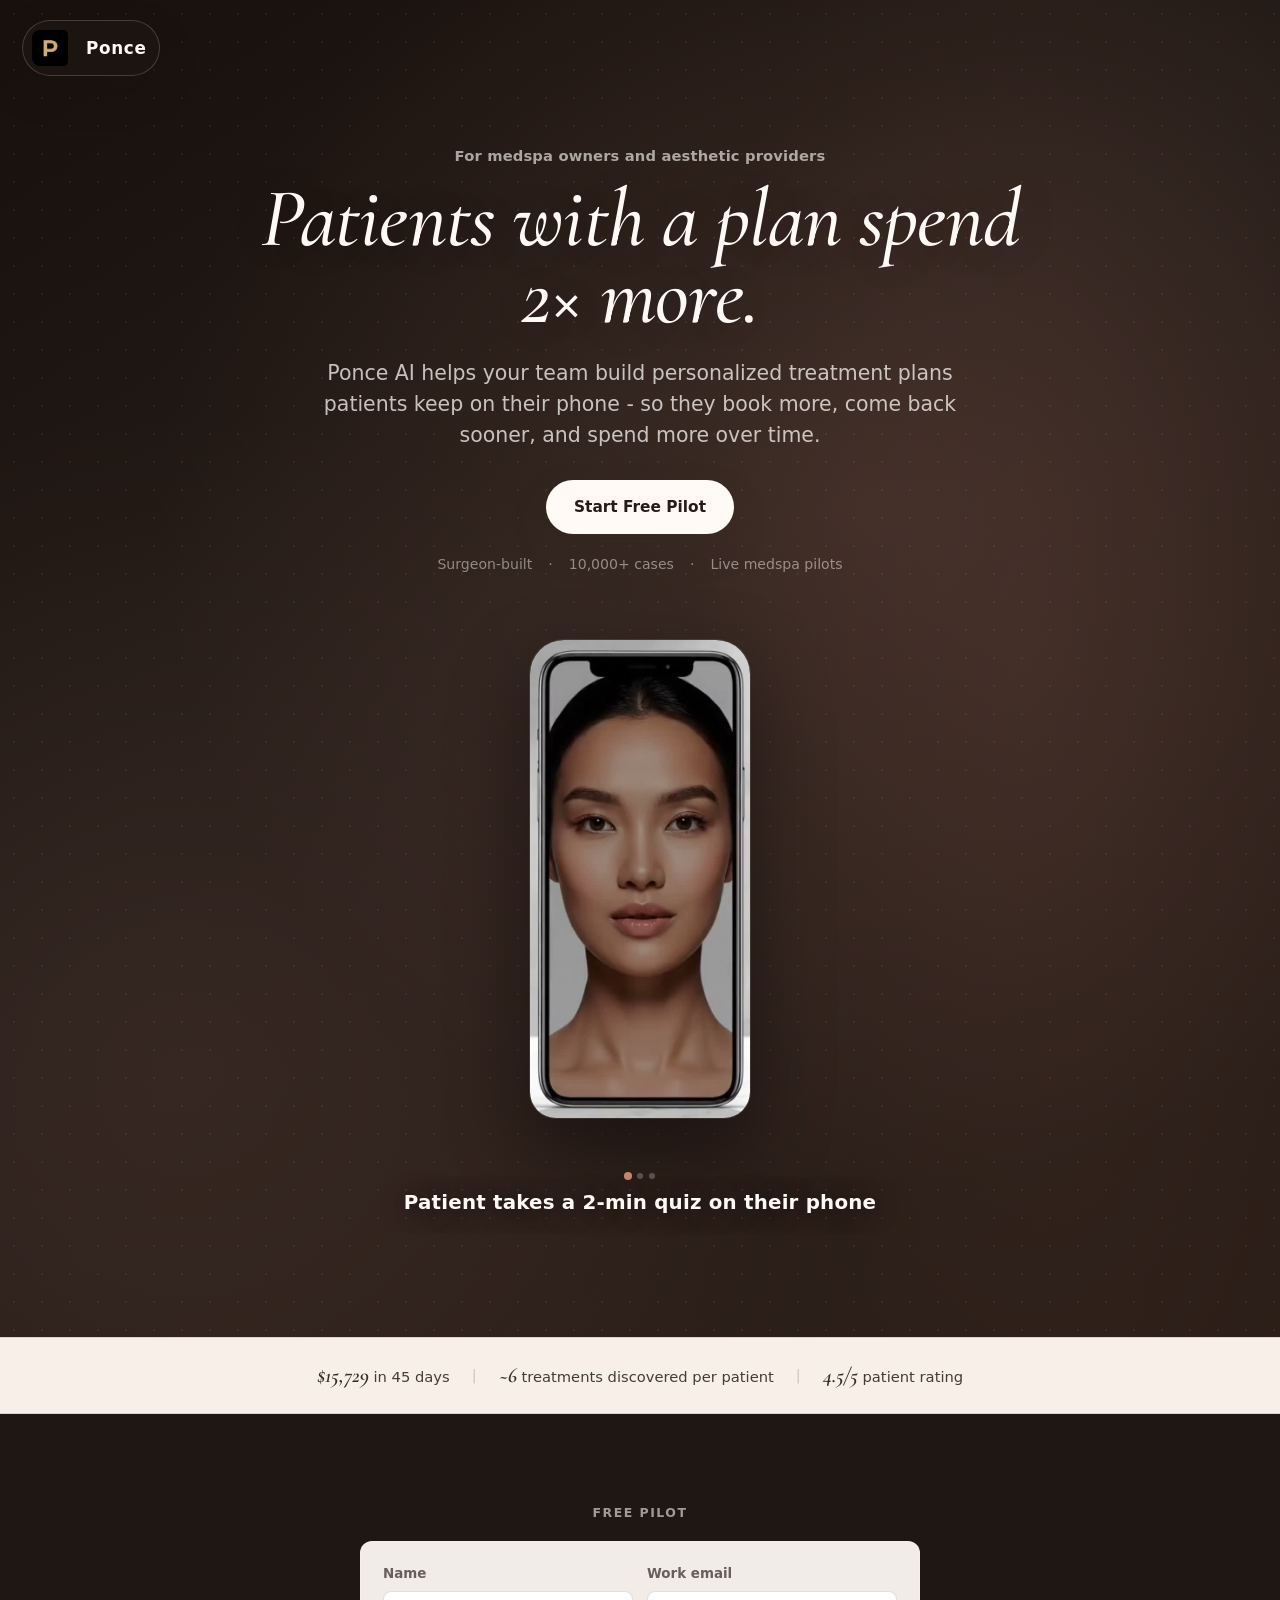
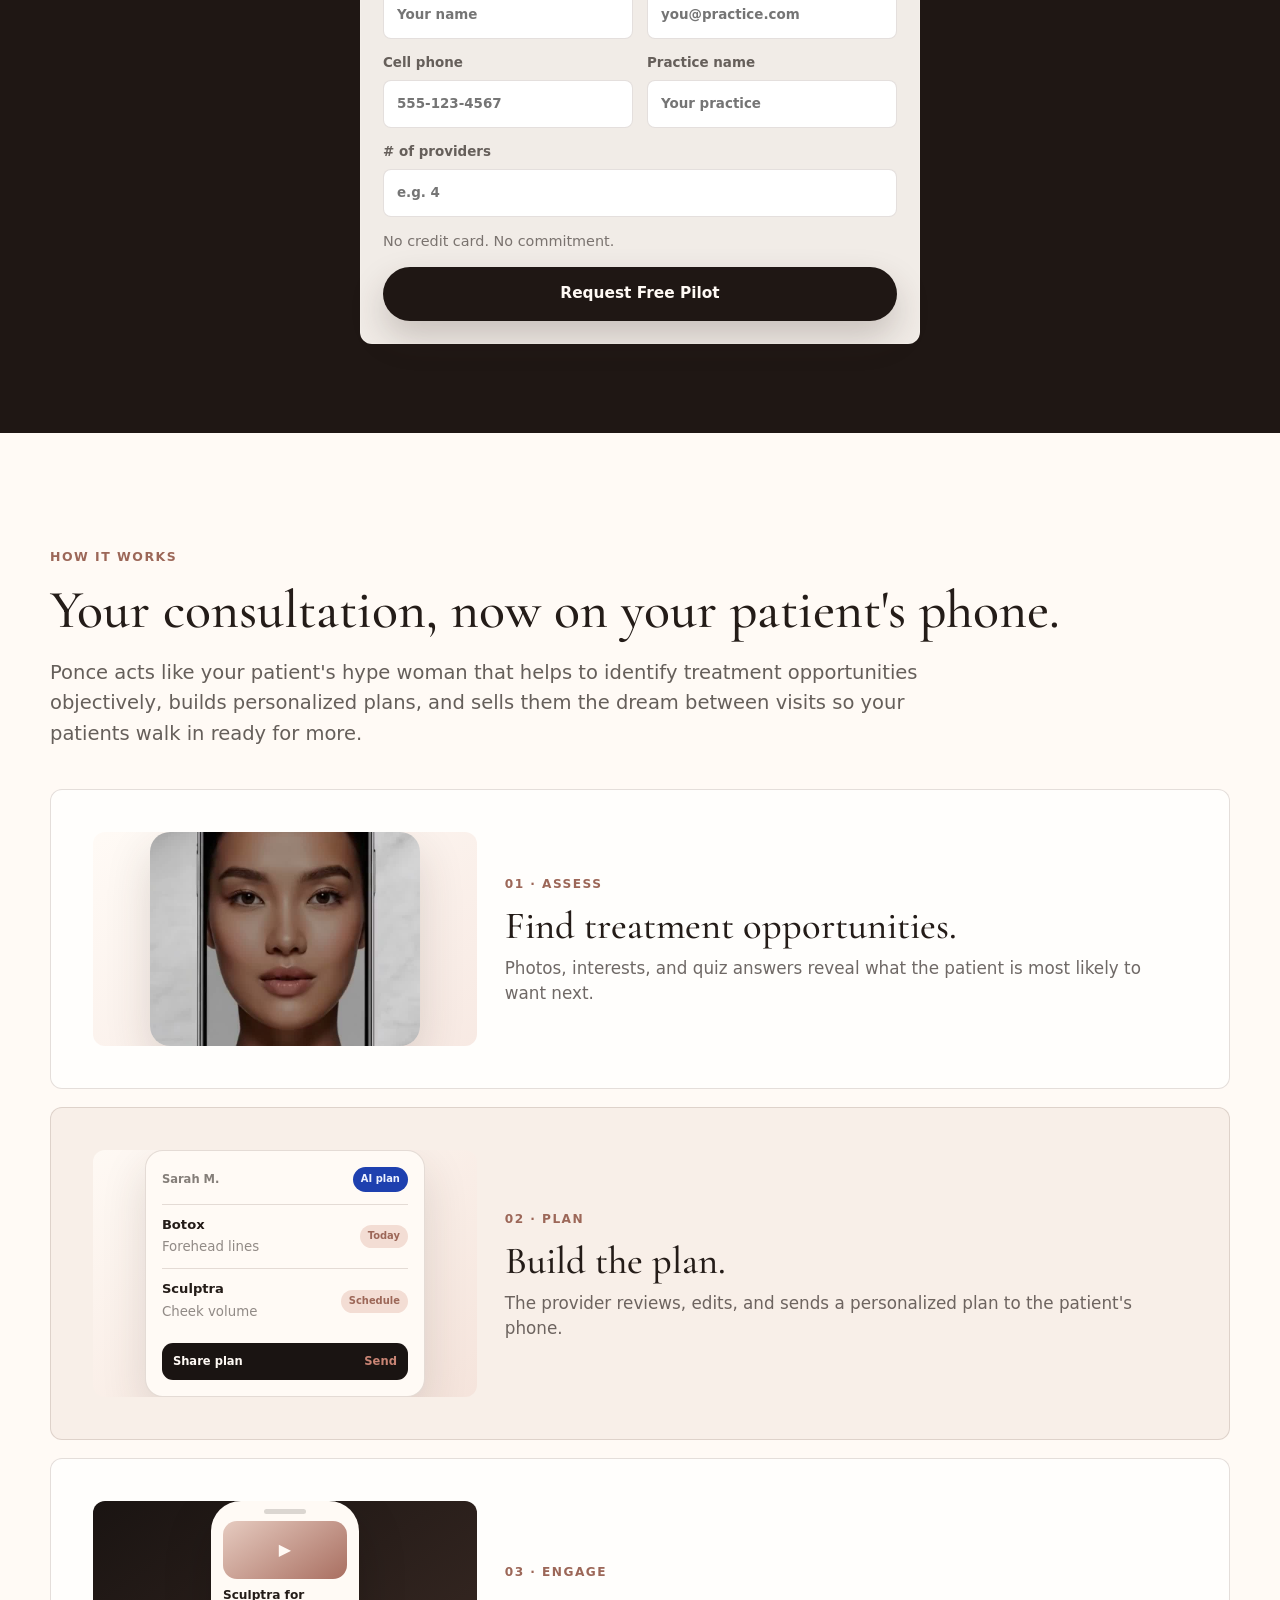
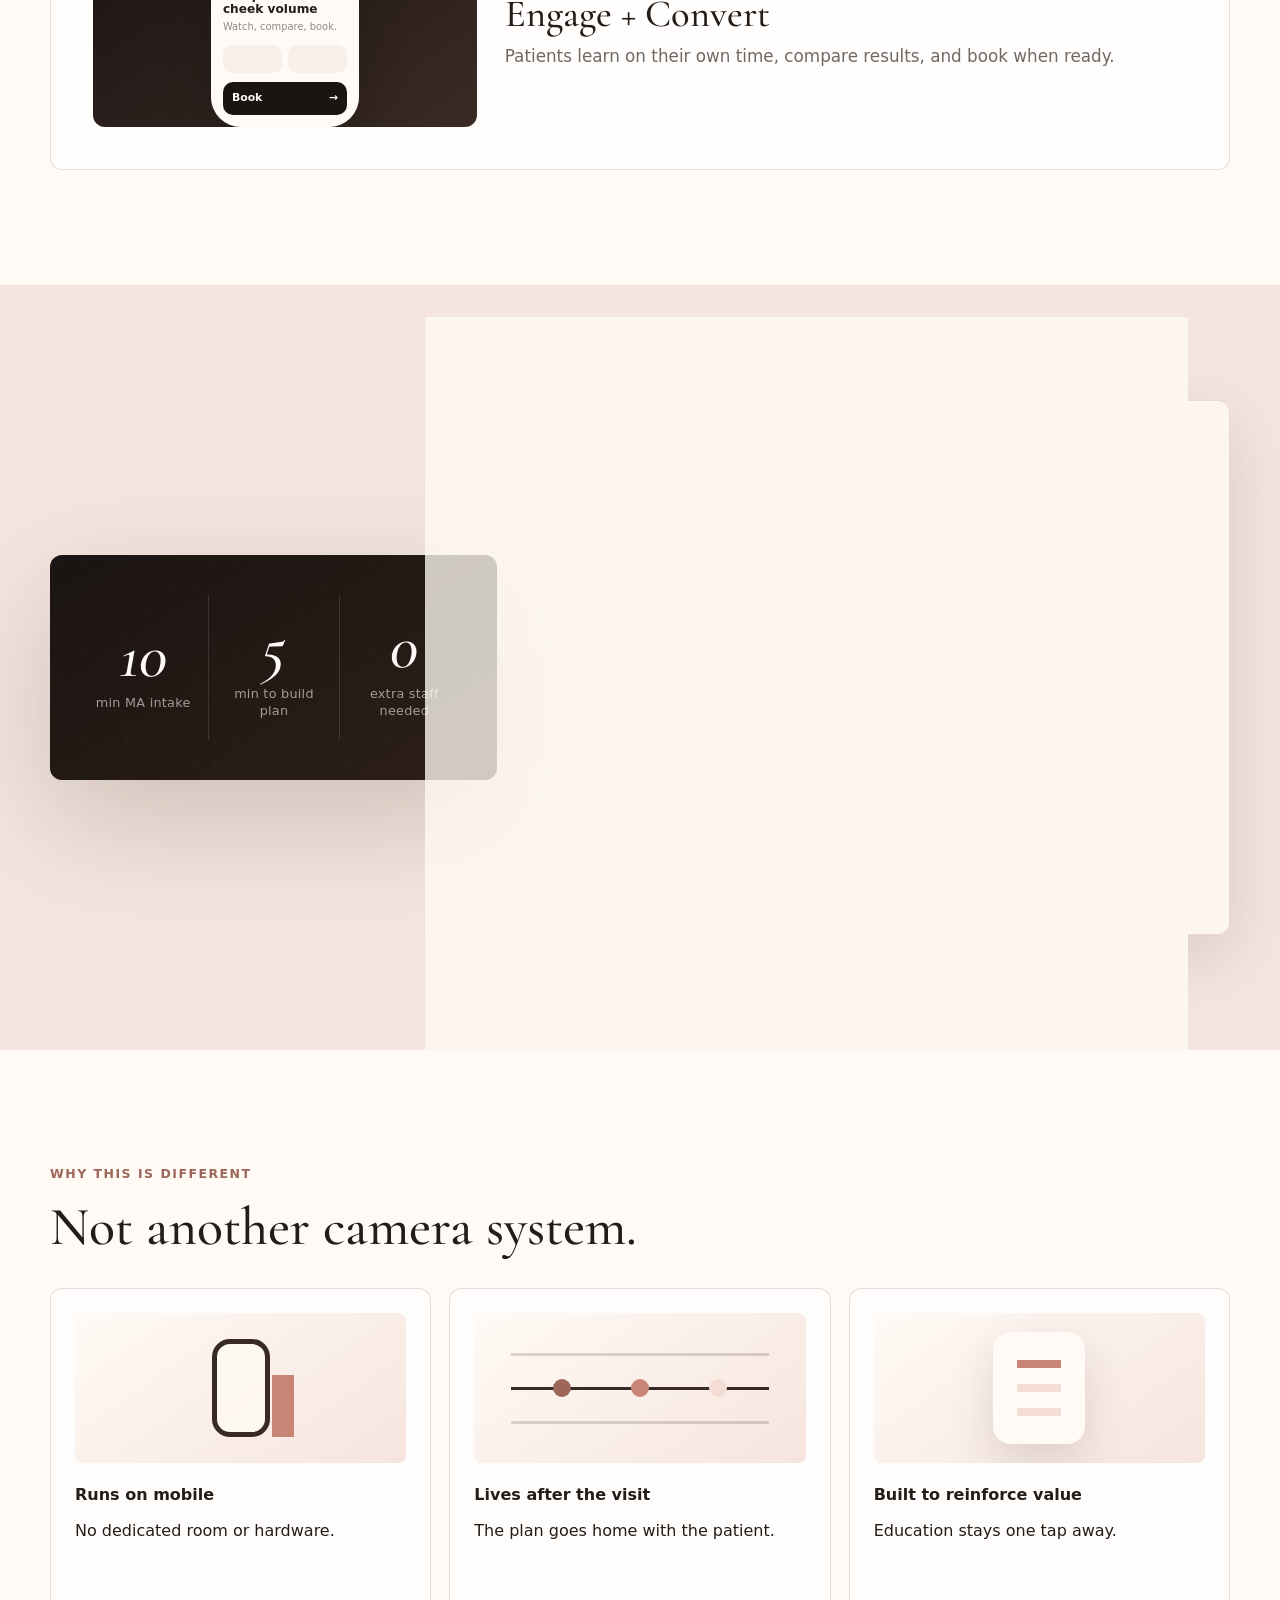
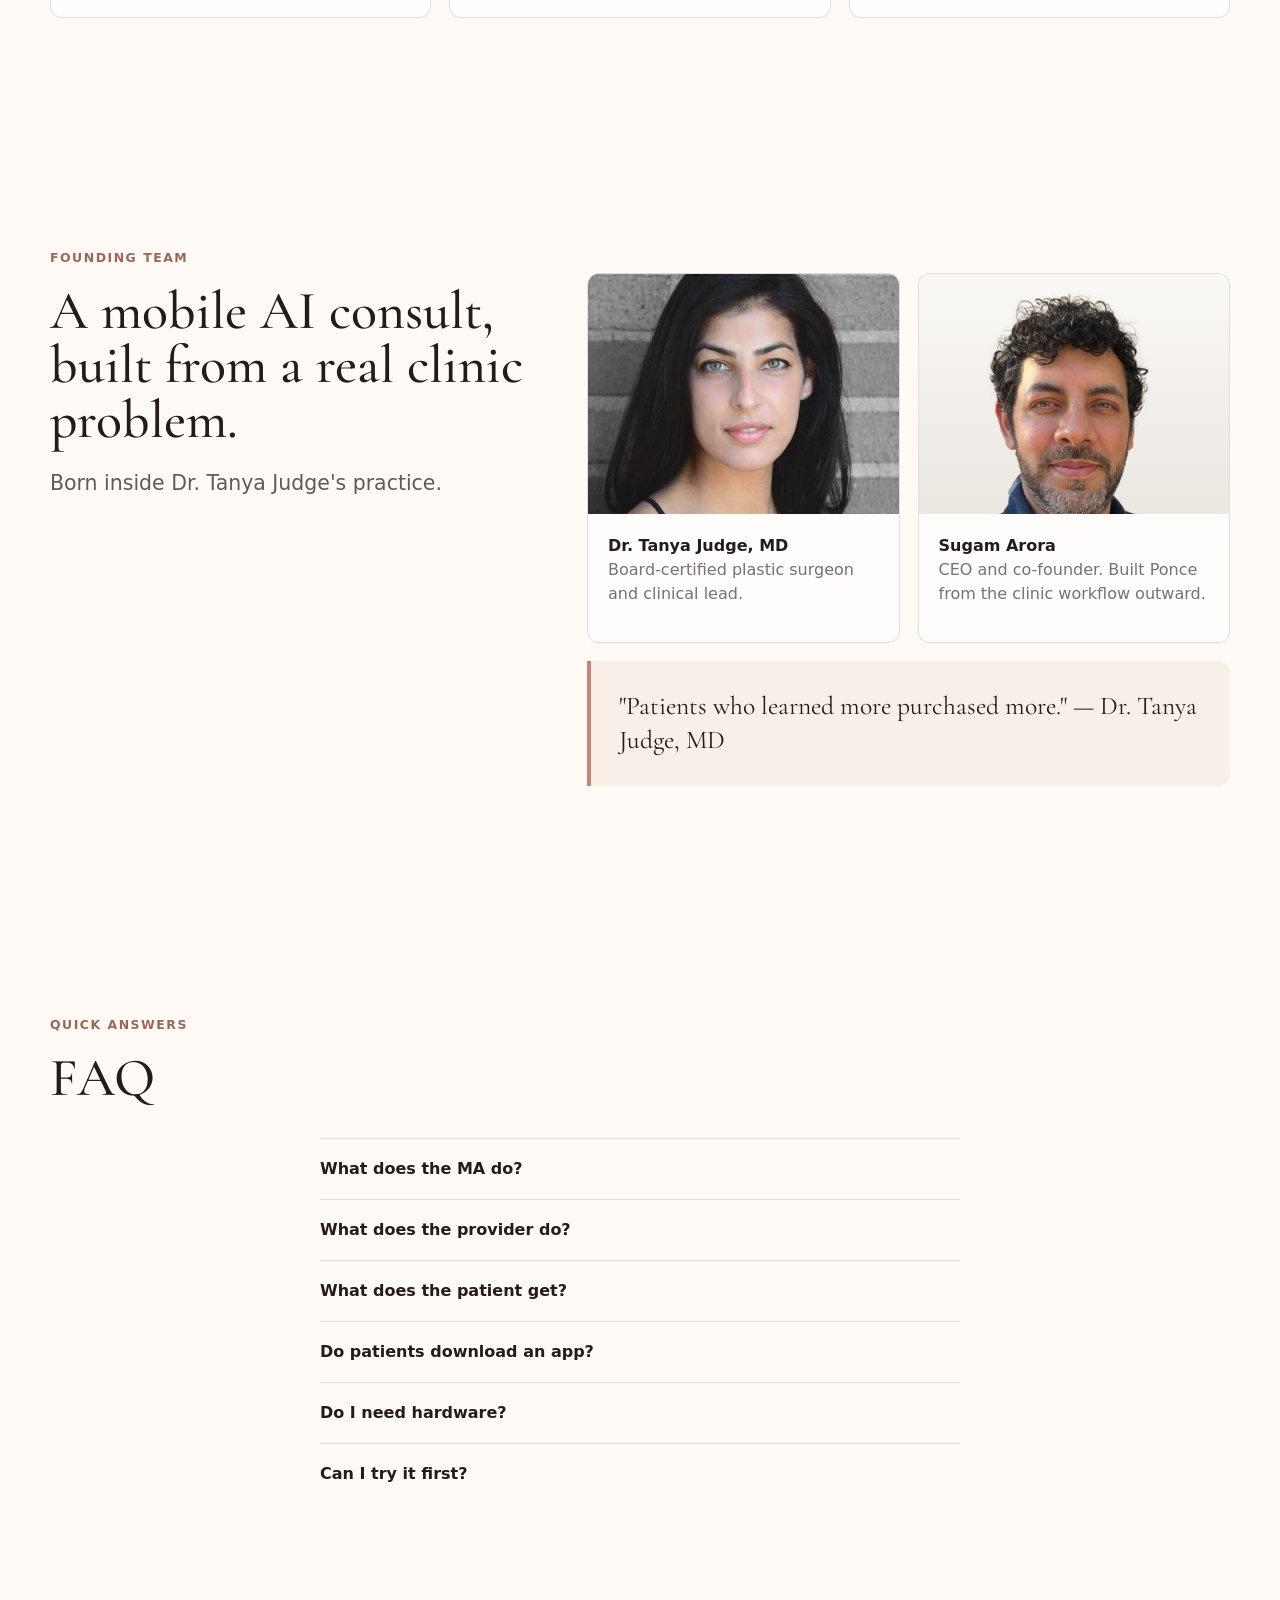
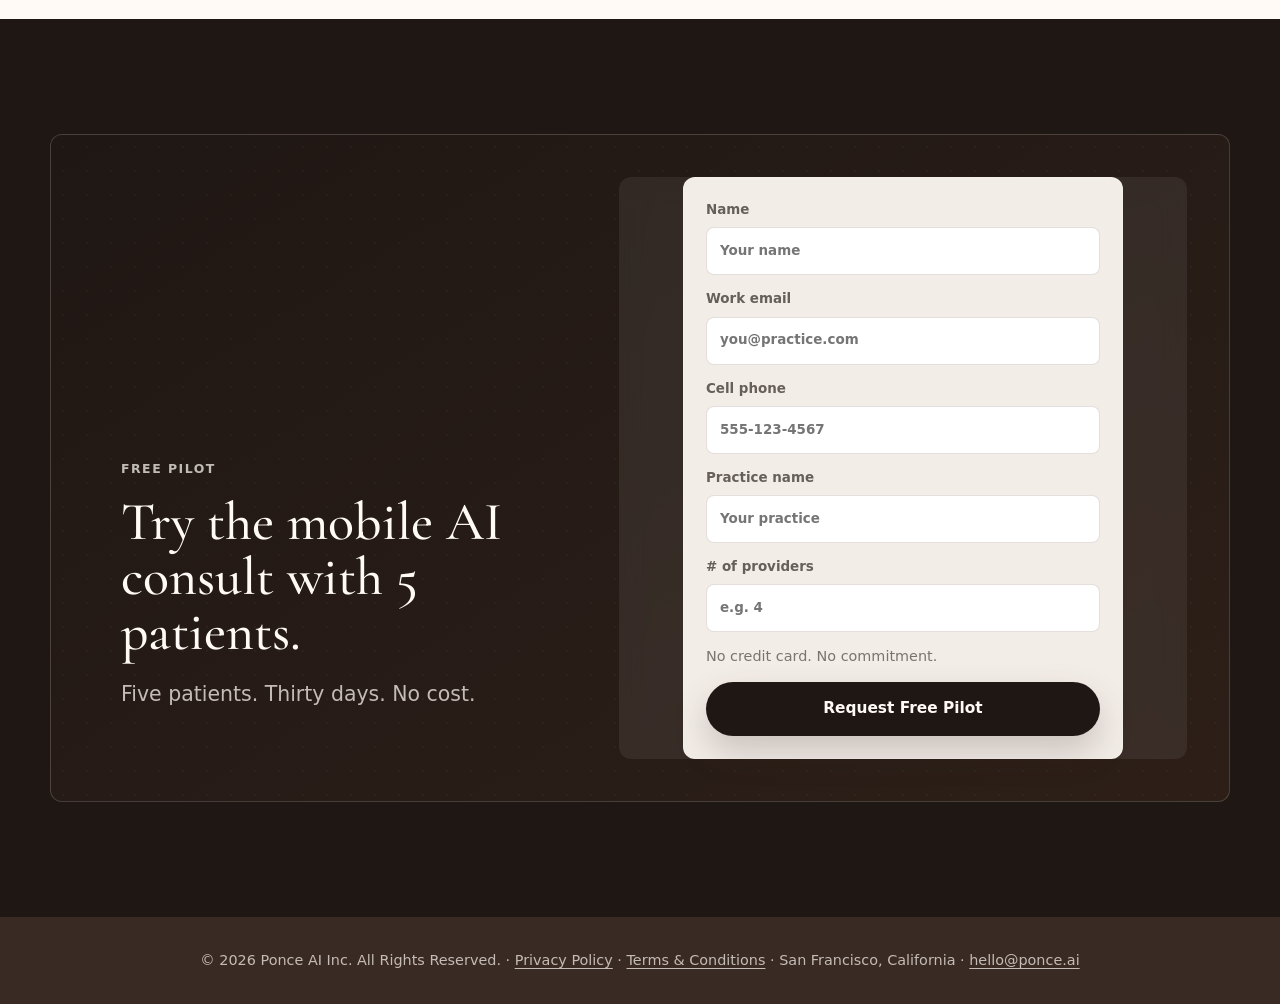
==== commit be0b2d6b: "additional updates based on sugam's comments" ====
--- a/index.html
+++ b/index.html
@@ -2,7 +2,10 @@
 <html lang="en">
   <head>
     <meta charset="utf-8" />
-    <meta name="viewport" content="width=device-width, initial-scale=1, viewport-fit=cover" />
+    <meta
+      name="viewport"
+      content="width=device-width, initial-scale=1, viewport-fit=cover"
+    />
     <meta name="theme-color" content="#18100c" />
     <link rel="icon" href="/favicon.ico" />
     <title>Ponce AI | Modernize aesthetic consultations with AI</title>
@@ -16,7 +19,9 @@
       !(function (f, b, e, v, n, t, s) {
         if (f.fbq) return;
         n = f.fbq = function () {
-          n.callMethod ? n.callMethod.apply(n, arguments) : n.queue.push(arguments);
+          n.callMethod
+            ? n.callMethod.apply(n, arguments)
+            : n.queue.push(arguments);
         };
         if (!f._fbq) f._fbq = n;
         n.push = n;
@@ -28,7 +33,12 @@
         t.src = v;
         s = b.getElementsByTagName(e)[0];
         s.parentNode.insertBefore(t, s);
-      })(window, document, "script", "https://connect.facebook.net/en_US/fbevents.js");
+      })(
+        window,
+        document,
+        "script",
+        "https://connect.facebook.net/en_US/fbevents.js",
+      );
       fbq("init", "976061274538584");
       fbq("track", "PageView");
     </script>
@@ -52,32 +62,39 @@
           (e.init = function (i, s, a) {
             function g(t, e) {
               var o = e.split(".");
-              2 == o.length && ((t = t[o[0]]), (e = o[1])),
+              (2 == o.length && ((t = t[o[0]]), (e = o[1])),
                 (t[e] = function () {
                   t.push([e].concat(Array.prototype.slice.call(arguments, 0)));
-                });
+                }));
             }
-            ((p = t.createElement("script")).type = "text/javascript"),
+            (((p = t.createElement("script")).type = "text/javascript"),
               (p.crossOrigin = "anonymous"),
               (p.async = !0),
               (p.src =
                 s.api_host.replace(".i.posthog.com", "-assets.i.posthog.com") +
                 "/static/array.js"),
-              (r = t.getElementsByTagName("script")[0]).parentNode.insertBefore(p, r);
+              (r = t.getElementsByTagName("script")[0]).parentNode.insertBefore(
+                p,
+                r,
+              ));
             var u = e;
             for (
               void 0 !== a ? (u = e[a] = []) : (a = "posthog"),
                 u.people = u.people || [],
                 u.toString = function (t) {
                   var e = "posthog";
-                  return "posthog" !== a && (e += "." + a), t || (e += " (stub)"), e;
+                  return (
+                    "posthog" !== a && (e += "." + a),
+                    t || (e += " (stub)"),
+                    e
+                  );
                 },
                 u.people.toString = function () {
                   return u.toString(1) + ".people (stub)";
                 },
                 o =
                   "init capture register register_once register_for_session unregister unregister_for_session getFeatureFlag getFeatureFlagPayload isFeatureEnabled reloadFeatureFlags updateEarlyAccessFeatureEnrollment getEarlyAccessFeatures on onFeatureFlags onSessionId getSurveys getActiveMatchingSurveys renderSurvey canRenderSurvey getNextSurveyStep identify setPersonProperties group resetGroups setPersonPropertiesForFlags resetPersonPropertiesForFlags setGroupPropertiesForFlags resetGroupPropertiesForFlags reset get_distinct_id getGroups get_session_id get_session_replay_url alias set_config startSessionRecording stopSessionRecording sessionRecordingStarted captureException loadToolbar get_property getSessionProperty createPersonProfile opt_in_capturing opt_out_capturing has_opted_in_capturing has_opted_out_capturing clear_opt_in_out_capturing debug".split(
-                    " "
+                    " ",
                   ),
                 n = 0;
               n < o.length;
@@ -136,6 +153,10 @@
         --max: 1180px;
         --font-display: "Cormorant Garamond", Georgia, "Times New Roman", serif;
         --r: 12px;
+        --hero-scan-zoom-x: 1.42;
+        --hero-scan-zoom-y: 1.42;
+        --hero-scan-pan-x: 0px;
+        --hero-scan-pan-y: -8px;
       }
 
       *,
@@ -431,7 +452,7 @@
         z-index: 1;
         display: grid;
         grid-template-columns: 1fr;
-        gap: clamp(28px, 5vw, 44px);
+        gap: clamp(12px, 2vw, 20px);
         align-items: start;
         width: 100%;
         min-height: calc(96vh - 84px);
@@ -520,19 +541,23 @@
         letter-spacing: 0.01em;
       }
 
+      .hero-carousel-root {
+        width: 100%;
+        max-width: 100%;
+      }
       .hero-carousel-viewport {
         position: relative;
         width: 100%;
         max-width: 400px;
-        min-height: 500px;
+        min-height: 560px;
         margin: 0 auto;
       }
       .hero-slide-caption-wrap {
         position: relative;
         width: 100%;
-        max-width: 420px;
-        margin: 18px auto 0;
-        min-height: 3.1em;
+        max-width: none;
+        margin: 10px auto 0;
+        min-height: 4.2em;
       }
       .hero-slide-caption {
         position: absolute;
@@ -540,12 +565,16 @@
         right: 0;
         top: 0;
         margin: 0;
-        padding: 0 12px;
+        padding: 0 clamp(8px, 2.5vw, 20px);
         text-align: center;
-        font-size: 0.92rem;
-        font-weight: 650;
+        font-size: clamp(1.08rem, 1.55vw, 1.25rem);
+        font-weight: 800;
         line-height: 1.45;
-        color: rgba(255, 250, 245, 0.78);
+        color: #fffaf5;
+        text-shadow: 0 2px 22px rgba(0, 0, 0, 0.55);
+        letter-spacing: 0.01em;
+        max-width: none;
+        text-wrap: balance;
         opacity: 0;
         transition: opacity 550ms ease;
         pointer-events: none;
@@ -562,7 +591,6 @@
           0 0 0 1px rgba(255, 250, 245, 0.1),
           0 50px 120px rgba(0, 0, 0, 0.5),
           inset 0 0 0 1px rgba(255, 250, 245, 0.05);
-        animation: floatCard 7s ease-in-out infinite;
       }
       .tablet-screen-inner {
         background: #fafaf8;
@@ -638,7 +666,7 @@
         user-select: none;
       }
       .pilot-early-wrap {
-        max-width: 520px;
+        max-width: 560px;
         margin: 0 auto;
       }
       .pilot-early-wrap .eyebrow {
@@ -665,7 +693,17 @@
         display: grid;
         place-items: center;
         width: 100%;
-        padding: 0 0 28px;
+        padding: 0 0 8px;
+      }
+      .hero-carousel-viewport .phone-shell {
+        padding: 12px 12px 10px;
+        border-radius: 44px;
+      }
+      .hero-carousel-viewport .phone-notch {
+        top: 12px;
+      }
+      .hero-carousel-viewport .phone-home-bar {
+        bottom: 7px;
       }
       .phone-shell {
         position: relative;
@@ -677,7 +715,43 @@
           0 0 0 1px rgba(255, 250, 245, 0.1),
           0 60px 150px rgba(0, 0, 0, 0.58),
           inset 0 0 0 1px rgba(255, 250, 245, 0.05);
-        animation: floatCard 7s ease-in-out infinite;
+      }
+      .hero-scan-device {
+        position: relative;
+        width: auto;
+        height: min(478px, 66vh);
+        aspect-ratio: 9 / 19.5;
+        border-radius: 36px;
+        overflow: hidden;
+        box-shadow:
+          0 0 0 1px rgba(255, 250, 245, 0.12),
+          0 44px 110px rgba(0, 0, 0, 0.48);
+        background: #000;
+      }
+      .hero-carousel-viewport .hero-scan-device {
+        border-radius: 34px 34px 26px 26px;
+        box-shadow:
+          0 0 0 1px rgba(255, 250, 245, 0.1),
+          0 32px 80px rgba(0, 0, 0, 0.42);
+      }
+      .hero-carousel-viewport .hero-scan-video-pan {
+        position: absolute;
+        width: calc(100% * max(1, var(--hero-scan-zoom-x)));
+        height: calc(100% * max(1, var(--hero-scan-zoom-y)));
+        left: 50%;
+        top: 50%;
+        transform: translate(
+          calc(-50% + var(--hero-scan-pan-x)),
+          calc(-50% + var(--hero-scan-pan-y))
+        );
+        pointer-events: none;
+      }
+      .hero-carousel-viewport .hero-scan-video-pan .hero-scan-video {
+        display: block;
+        width: 100%;
+        height: 100%;
+        object-fit: contain;
+        object-position: center center;
       }
       .phone-notch {
         position: absolute;
@@ -1711,7 +1785,7 @@
           transparent
         );
         box-shadow: 0 0 22px rgba(255, 250, 245, 0.44);
-        animation: scanMove 3.2s ease-in-out infinite;
+        animation: none;
       }
       .story-dot {
         position: absolute;
@@ -3671,6 +3745,19 @@
         object-position: center;
         background: #2a1c18;
       }
+      .bio-photo--sugam {
+        height: 240px;
+        overflow: hidden;
+        background: linear-gradient(180deg, #faf8f5 0%, #ebe7e1 100%);
+      }
+      .bio-avatar--sugam {
+        width: 100%;
+        height: 100%;
+        object-fit: cover;
+        object-position: center top;
+        transform: none;
+        background: transparent;
+      }
       .bio-body {
         padding: 20px;
       }
@@ -3718,9 +3805,10 @@
       /* ─── FAQ ─────────────────────────────────────────── */
       .faq {
         display: grid;
-        grid-template-columns: 1fr 1fr;
-        gap: 14px 22px;
-        margin-top: 32px;
+        grid-template-columns: 1fr;
+        gap: 0;
+        max-width: 640px;
+        margin: 32px auto 0;
       }
       details {
         border-top: 1px solid var(--line);
@@ -3848,10 +3936,24 @@
 
       /* ─── FOOTER ──────────────────────────────────────── */
       footer {
-        padding: 34px 24px 84px;
+        padding: 32px 24px;
         background: var(--espresso);
         color: rgba(255, 250, 245, 0.7);
         font-size: 0.9rem;
+      }
+      .footer-meta {
+        margin: 0;
+        text-align: center;
+        line-height: 1.6;
+      }
+      footer a {
+        color: inherit;
+        text-decoration: underline;
+        text-decoration-thickness: 1px;
+        text-underline-offset: 3px;
+      }
+      footer a:hover {
+        color: rgba(255, 250, 245, 0.95);
       }
 
       /* ─── MODAL ───────────────────────────────────────── */
@@ -4177,16 +4279,19 @@
         .pilot-form {
           grid-template-columns: 1fr;
         }
-        footer {
-          padding-bottom: 92px;
-        }
       }
     </style>
   </head>
   <body>
     <div class="brand-mark" aria-label="Ponce AI">
       <span class="brand-logo" aria-hidden="true">
-        <img src="ponceai-logo.png" alt="" width="320" height="72" decoding="async" />
+        <img
+          src="ponceai-logo.png"
+          alt=""
+          width="320"
+          height="72"
+          decoding="async"
+        />
       </span>
       <span class="brand-word">Ponce</span>
     </div>
@@ -4197,12 +4302,14 @@
       <section class="hero" id="top" data-theme="dark">
         <div class="inner hero-grid">
           <div class="hero-copy">
-            <span class="hero-audience">For medspa owners and aesthetic providers</span>
+            <span class="hero-audience"
+              >For medspa owners and aesthetic providers</span
+            >
             <h1>Patients with a plan spend 2× more.</h1>
             <p class="lead">
               Ponce AI helps your team build personalized treatment plans
-              patients keep on their phone - so they book more, come back sooner,
-              and spend more over time.
+              patients keep on their phone - so they book more, come back
+              sooner, and spend more over time.
             </p>
             <div class="hero-actions">
               <a class="button" href="#pilot-form-primary">Start Free Pilot</a>
@@ -4216,155 +4323,136 @@
           </div>
 
           <div class="hero-visual" aria-label="Product demonstration">
-            <div class="hero-carousel-viewport">
-              <div class="hero-slide active">
-                <div class="phone-shell" aria-hidden="true">
-                  <div class="phone-notch"></div>
-                  <div class="phone-screen-inner">
-                    <div class="hs-statusbar">
-                      <span>9:41</span><span>5G ○</span>
+            <div id="hero-carousel" class="hero-carousel-root">
+              <div class="hero-carousel-viewport">
+                <div class="hero-slide active">
+                  <div class="hero-scan-device" aria-hidden="true">
+                    <div class="hero-scan-video-pan">
+                      <video
+                        class="hero-scan-video"
+                        src="assets/hero-concepts/ponce-ai-ultra-minimal-iphone-face-mesh-v5-pingpong.mp4"
+                        poster="assets/hero-concepts/ponce-ai-ultra-minimal-iphone-face-mesh-v5-poster.jpg"
+                        autoplay
+                        muted
+                        loop
+                        playsinline
+                        preload="metadata"
+                        aria-label="Patient face scan on phone"
+                      ></video>
                     </div>
-                    <div class="hs-appbar">
-                      <span class="hs-back">‹</span><span class="hs-title">Facial quiz</span>
-                    </div>
-                    <div class="hs-content">
-                      <span class="hs-label">Question 2 of 5</span>
-                      <div
-                        style="
-                          height: 5px;
-                          background: rgba(89, 58, 48, 0.14);
-                          border-radius: 99px;
-                          overflow: hidden;
-                        "
-                      >
-                        <div
-                          style="
-                            width: 40%;
-                            height: 100%;
-                            background: var(--rose);
-                            border-radius: 99px;
-                          "
-                        ></div>
-                      </div>
-                      <p
-                        style="
-                          margin: 6px 0 4px;
-                          font-size: 0.78rem;
-                          font-weight: 800;
-                          color: var(--ink);
-                        "
-                      >
-                        What bothers you most right now?
-                      </p>
-                      <div class="hs-chips" style="flex-direction: column; align-items: stretch">
-                        <span class="hs-chip" style="text-align: center">Forehead lines</span>
-                        <span class="hs-chip empty" style="text-align: center">Under-eye hollows</span>
-                        <span class="hs-chip empty" style="text-align: center">Jaw contour</span>
-                      </div>
-                      <span class="hs-status" style="margin-top: auto">
-                        <span class="hs-check">✓</span> Photos uploaded
-                      </span>
-                    </div>
-                    <span class="phone-home-bar"></span>
                   </div>
                 </div>
-              </div>
-              <div class="hero-slide">
-                <div class="tablet-shell" aria-hidden="true">
-                  <div class="tablet-screen-inner">
-                    <div class="hs-provider-top">
-                      <span>← Review</span>
-                      <span>Sarah M.</span>
-                      <span style="opacity: 0.5">···</span>
-                    </div>
-                    <div class="hs-provider-body">
-                      <span class="hs-label">AI-organized · draft</span>
-                      <div class="hs-rx-list">
-                        <div class="hs-rx-item">
-                          <div class="hs-rx-left">
-                            <span class="hs-rx-name">Botox</span>
-                            <span class="hs-rx-area">Forehead · glabella</span>
+                <div class="hero-slide">
+                  <div class="tablet-shell" aria-hidden="true">
+                    <div class="tablet-screen-inner">
+                      <div class="hs-provider-top">
+                        <span>← Review</span>
+                        <span>Sarah M.</span>
+                        <span style="opacity: 0.5">···</span>
+                      </div>
+                      <div class="hs-provider-body">
+                        <span class="hs-label">AI-organized · draft</span>
+                        <div class="hs-rx-list">
+                          <div class="hs-rx-item">
+                            <div class="hs-rx-left">
+                              <span class="hs-rx-name">Botox</span>
+                              <span class="hs-rx-area"
+                                >Forehead · glabella</span
+                              >
+                            </div>
+                            <span class="hs-rx-badge today">Today</span>
                           </div>
-                          <span class="hs-rx-badge today">Today</span>
+                          <div class="hs-rx-item">
+                            <div class="hs-rx-left">
+                              <span class="hs-rx-name">Sculptra</span>
+                              <span class="hs-rx-area">Cheek volume</span>
+                            </div>
+                            <span class="hs-rx-badge sched">Schedule</span>
+                          </div>
+                          <div class="hs-rx-item">
+                            <div class="hs-rx-left">
+                              <span class="hs-rx-name">Skincare protocol</span>
+                              <span class="hs-rx-area">Home care</span>
+                            </div>
+                            <span class="hs-rx-badge sched">Add</span>
+                          </div>
                         </div>
-                        <div class="hs-rx-item">
-                          <div class="hs-rx-left">
-                            <span class="hs-rx-name">Sculptra</span>
-                            <span class="hs-rx-area">Cheek volume</span>
-                          </div>
-                          <span class="hs-rx-badge sched">Schedule</span>
+                        <div class="hs-approve-bar">
+                          <span>Ready in ~30 sec</span>
+                          Approve &amp; send →
                         </div>
-                        <div class="hs-rx-item">
-                          <div class="hs-rx-left">
-                            <span class="hs-rx-name">Skincare protocol</span>
-                            <span class="hs-rx-area">Home care</span>
-                          </div>
-                          <span class="hs-rx-badge sched">Add</span>
-                        </div>
-                      </div>
-                      <div class="hs-approve-bar">
-                        <span>Ready in ~30 sec</span>
-                        Approve &amp; send →
                       </div>
                     </div>
                   </div>
                 </div>
-              </div>
-              <div class="hero-slide">
-                <div class="phone-shell" aria-hidden="true">
-                  <div class="phone-notch"></div>
-                  <div class="phone-screen-inner">
-                    <div class="hs-statusbar">
-                      <span>9:41</span><span>5G ○</span>
-                    </div>
-                    <div class="hs-appbar">
-                      <span class="hs-back">‹</span><span class="hs-title">Your plan</span>
-                    </div>
-                    <div class="hs-content">
-                      <div class="hs-pv-header">
-                        <span class="hs-pv-name">Your treatment plan</span>
-                        <span class="hs-pv-count">3 items</span>
+                <div class="hero-slide">
+                  <div class="phone-shell" aria-hidden="true">
+                    <div class="phone-notch"></div>
+                    <div class="phone-screen-inner">
+                      <div class="hs-statusbar">
+                        <span>9:41</span><span>5G ○</span>
                       </div>
-                      <div class="hs-pv-face-row">
-                        <div class="hs-pv-mini-face">
-                          <span class="hs-pv-dot" style="left: 62%; top: 38%"></span>
+                      <div class="hs-appbar">
+                        <span class="hs-back">‹</span
+                        ><span class="hs-title">Your plan</span>
+                      </div>
+                      <div class="hs-content">
+                        <div class="hs-pv-header">
+                          <span class="hs-pv-name">Your treatment plan</span>
+                          <span class="hs-pv-count">3 items</span>
                         </div>
-                        <div class="hs-pv-zones">
-                          <div class="hs-pv-zone">Forehead · priority</div>
-                          <div class="hs-pv-zone">Mid-face volume</div>
+                        <div class="hs-pv-face-row">
+                          <div class="hs-pv-mini-face">
+                            <span
+                              class="hs-pv-dot"
+                              style="left: 62%; top: 38%"
+                            ></span>
+                          </div>
+                          <div class="hs-pv-zones">
+                            <div class="hs-pv-zone">Forehead · priority</div>
+                            <div class="hs-pv-zone">Mid-face volume</div>
+                          </div>
+                        </div>
+                        <div class="hs-pv-card">
+                          <div class="hs-pv-card-name">
+                            Sculptra — cheek volume
+                          </div>
+                          <div class="hs-pv-card-sub">
+                            Watch overview · compare results
+                          </div>
+                          <div class="hs-pv-card-btns">
+                            <span class="hs-pv-card-btn">Learn</span>
+                            <span class="hs-pv-card-btn">Ask</span>
+                          </div>
+                        </div>
+                        <div class="hs-pv-book">
+                          <span class="hs-pv-book-txt"
+                            >Book your next visit</span
+                          >
+                          <span class="hs-pv-book-cta">Book →</span>
                         </div>
                       </div>
-                      <div class="hs-pv-card">
-                        <div class="hs-pv-card-name">Sculptra — cheek volume</div>
-                        <div class="hs-pv-card-sub">Watch overview · compare results</div>
-                        <div class="hs-pv-card-btns">
-                          <span class="hs-pv-card-btn">Learn</span>
-                          <span class="hs-pv-card-btn">Ask</span>
-                        </div>
-                      </div>
-                      <div class="hs-pv-book">
-                        <span class="hs-pv-book-txt">Book your next visit</span>
-                        <span class="hs-pv-book-cta">Book →</span>
-                      </div>
+                      <span class="phone-home-bar"></span>
                     </div>
-                    <span class="phone-home-bar"></span>
                   </div>
                 </div>
               </div>
-            </div>
-            <div class="phone-dots" role="presentation">
-              <span class="hero-dot active" aria-hidden="true"></span>
-              <span class="hero-dot" aria-hidden="true"></span>
-              <span class="hero-dot" aria-hidden="true"></span>
-            </div>
-            <div class="hero-slide-caption-wrap">
-              <p class="hero-slide-caption active">
-                Patient takes a 2-min quiz on their phone
-              </p>
-              <p class="hero-slide-caption">You review and approve the plan in 30 seconds</p>
-              <p class="hero-slide-caption">
-                They go home with a plan — and book more
-              </p>
+              <div class="phone-dots" role="presentation">
+                <span class="hero-dot active" aria-hidden="true"></span>
+                <span class="hero-dot" aria-hidden="true"></span>
+                <span class="hero-dot" aria-hidden="true"></span>
+              </div>
+              <div class="hero-slide-caption-wrap">
+                <p class="hero-slide-caption active">
+                  Patient takes a 2-min quiz on their phone
+                </p>
+                <p class="hero-slide-caption">
+                  You review and approve the plan in 30 seconds
+                </p>
+                <p class="hero-slide-caption">
+                  They go home with a plan — and book more
+                </p>
+              </div>
             </div>
           </div>
         </div>
@@ -4388,7 +4476,12 @@
           <form class="pilot-form" id="pilot-form-primary">
             <label>
               Name
-              <input name="name" autocomplete="name" placeholder="Your name" required />
+              <input
+                name="name"
+                autocomplete="name"
+                placeholder="Your name"
+                required
+              />
             </label>
             <label>
               Work email
@@ -4400,7 +4493,18 @@
                 required
               />
             </label>
-            <label class="full">
+            <label>
+              Cell phone
+              <input
+                name="phone"
+                type="tel"
+                autocomplete="tel"
+                inputmode="tel"
+                placeholder="555-123-4567"
+                required
+              />
+            </label>
+            <label>
               Practice name
               <input
                 name="practice"
@@ -4419,7 +4523,9 @@
               />
             </label>
             <p class="form-note full">No credit card. No commitment.</p>
-            <button class="button full" type="submit">Request Free Pilot</button>
+            <button class="button full" type="submit">
+              Request Free Pilot
+            </button>
           </form>
         </div>
       </section>
@@ -4610,7 +4716,7 @@
               <article class="bio reveal">
                 <img
                   class="bio-avatar"
-                  src="assets/founders/dr-tanya-judge.avif"
+                  src="assets/founders/dr-tanya-judge-headshot.png"
                   alt="Dr. Tanya Judge, MD"
                   loading="lazy"
                 />
@@ -4622,12 +4728,14 @@
                 </div>
               </article>
               <article class="bio reveal reveal-delay-1">
-                <img
-                  class="bio-avatar"
-                  src="assets/founders/sugam-slack-portrait.png"
-                  alt="Sugam Arora"
-                  loading="lazy"
-                />
+                <div class="bio-photo bio-photo--sugam">
+                  <img
+                    class="bio-avatar bio-avatar--sugam"
+                    src="assets/founders/sugam-headshot.png"
+                    alt="Sugam Arora"
+                    loading="lazy"
+                  />
+                </div>
                 <div class="bio-body">
                   <strong>Sugam Arora</strong>
                   <p class="subtle">
@@ -4718,6 +4826,17 @@
                   />
                 </label>
                 <label>
+                  Cell phone
+                  <input
+                    name="phone"
+                    type="tel"
+                    autocomplete="tel"
+                    inputmode="tel"
+                    placeholder="555-123-4567"
+                    required
+                  />
+                </label>
+                <label>
                   Practice name
                   <input
                     name="practice"
@@ -4726,7 +4845,7 @@
                     required
                   />
                 </label>
-                <label>
+                <label class="full">
                   # of providers
                   <input
                     name="providers"
@@ -4745,8 +4864,27 @@
 
       <footer>
         <div class="inner">
-          © 2026 Ponce AI Inc. All Rights Reserved. Privacy Policy · Terms of
-          Service · San Francisco, California · hello@ponce.ai
+          <p class="footer-meta">
+            © 2026 Ponce AI Inc. All Rights Reserved.
+            <span aria-hidden="true"> · </span>
+            <a
+              href="privacy.html"
+              target="_blank"
+              rel="noopener noreferrer"
+              >Privacy Policy</a
+            >
+            <span aria-hidden="true"> · </span>
+            <a
+              href="terms.html"
+              target="_blank"
+              rel="noopener noreferrer"
+              >Terms &amp; Conditions</a
+            >
+            <span aria-hidden="true"> · </span>
+            San Francisco, California
+            <span aria-hidden="true"> · </span>
+            <a href="mailto:hello@ponce.ai">hello@ponce.ai</a>
+          </p>
         </div>
       </footer>
     </div>
@@ -4829,6 +4967,15 @@
               required
           /></label>
           <label
+            >Cell phone<input
+              name="phone"
+              type="tel"
+              autocomplete="tel"
+              inputmode="tel"
+              placeholder="555-123-4567"
+              required
+          /></label>
+          <label
             >Practice name<input
               name="practice"
               autocomplete="organization"
@@ -4907,13 +5054,19 @@
           const data = {
             name: f.querySelector("[name=name]")?.value?.trim() ?? "",
             email: f.querySelector("[name=email]")?.value?.trim() ?? "",
-            phone: "",
+            phone: f.querySelector("[name=phone]")?.value?.trim() ?? "",
             practice: f.querySelector("[name=practice]")?.value?.trim() ?? "",
             patientVolume: providers,
           };
-          if (!data.name || !data.email || !data.practice || !providers) {
+          if (
+            !data.name ||
+            !data.email ||
+            !data.phone ||
+            !data.practice ||
+            !providers
+          ) {
             note.textContent =
-              "Please enter your name, work email, practice name, and number of providers.";
+              "Please enter your name, work email, cell phone, practice name, and number of providers.";
             return;
           }
           btn.disabled = true;
@@ -4926,35 +5079,71 @@
             });
             if (res.ok) {
               f.reset();
-              note.textContent = "You're on the list! We'll be in touch shortly.";
+              note.textContent =
+                "You're on the list! We'll be in touch shortly.";
               btn.textContent = "Request Sent ✓";
             } else {
               const err = await res.json().catch(() => ({}));
-              note.textContent = err.error ?? "Something went wrong. Please try again.";
+              note.textContent =
+                err.error ?? "Something went wrong. Please try again.";
               btn.disabled = false;
             }
           } catch {
-            note.textContent = "Network error — please check your connection and try again.";
+            note.textContent =
+              "Network error — please check your connection and try again.";
             btn.disabled = false;
           }
         });
       });
 
-      /* ── Hero product carousel ─────────────────────────── */
+      /* ── Hero product carousel (pauses while pointer is over carousel) ─ */
+      const heroCarousel = document.getElementById("hero-carousel");
+      let heroCarouselPaused = false;
+      if (heroCarousel) {
+        heroCarousel.addEventListener("pointerenter", () => {
+          heroCarouselPaused = true;
+        });
+        heroCarousel.addEventListener("pointerleave", () => {
+          heroCarouselPaused = false;
+        });
+      }
       const heroSlides = document.querySelectorAll(".hero-slide");
       const heroDots = document.querySelectorAll(".hero-dot");
       const heroCaptions = document.querySelectorAll(".hero-slide-caption");
+      const scanVideo = document.querySelector(".hero-scan-video");
       let currentSlide = 0;
+      const slideDelay = (idx) => (idx === 0 ? 8000 : 4500);
+      let heroCarouselTimerId = null;
+      const scheduleHeroTick = (delay) => {
+        if (heroCarouselTimerId != null) {
+          window.clearTimeout(heroCarouselTimerId);
+        }
+        heroCarouselTimerId = window.setTimeout(tickHeroCarousel, delay);
+      };
+      const tickHeroCarousel = () => {
+        if (heroSlides.length < 2) return;
+        if (heroCarouselPaused) {
+          scheduleHeroTick(200);
+          return;
+        }
+        heroSlides[currentSlide].classList.remove("active");
+        heroDots[currentSlide]?.classList.remove("active");
+        heroCaptions[currentSlide]?.classList.remove("active");
+        currentSlide = (currentSlide + 1) % heroSlides.length;
+        heroSlides[currentSlide].classList.add("active");
+        heroDots[currentSlide]?.classList.add("active");
+        heroCaptions[currentSlide]?.classList.add("active");
+        if (scanVideo) {
+          if (currentSlide === 0) {
+            void scanVideo.play().catch(() => {});
+          } else {
+            scanVideo.pause();
+          }
+        }
+        scheduleHeroTick(slideDelay(currentSlide));
+      };
       if (heroSlides.length > 1) {
-        window.setInterval(() => {
-          heroSlides[currentSlide].classList.remove("active");
-          heroDots[currentSlide]?.classList.remove("active");
-          heroCaptions[currentSlide]?.classList.remove("active");
-          currentSlide = (currentSlide + 1) % heroSlides.length;
-          heroSlides[currentSlide].classList.add("active");
-          heroDots[currentSlide]?.classList.add("active");
-          heroCaptions[currentSlide]?.classList.add("active");
-        }, 4200);
+        scheduleHeroTick(slideDelay(0));
       }
 
       /* ── Scroll reveals ────────────────────────────────── */
@@ -4992,8 +5181,9 @@
         // Check what section is visually behind the top-right button
         const btnX = window.innerWidth - 60;
         const btnY = 44;
-        const overDark = (document.elementsFromPoint?.(btnX, btnY) ?? [])
-          .some((el) => el.closest?.("[data-theme='dark']"));
+        const overDark = (document.elementsFromPoint?.(btnX, btnY) ?? []).some(
+          (el) => el.closest?.("[data-theme='dark']"),
+        );
         document.body.classList.toggle("nav-over-dark", overDark);
       };
       updateStickyCta();
